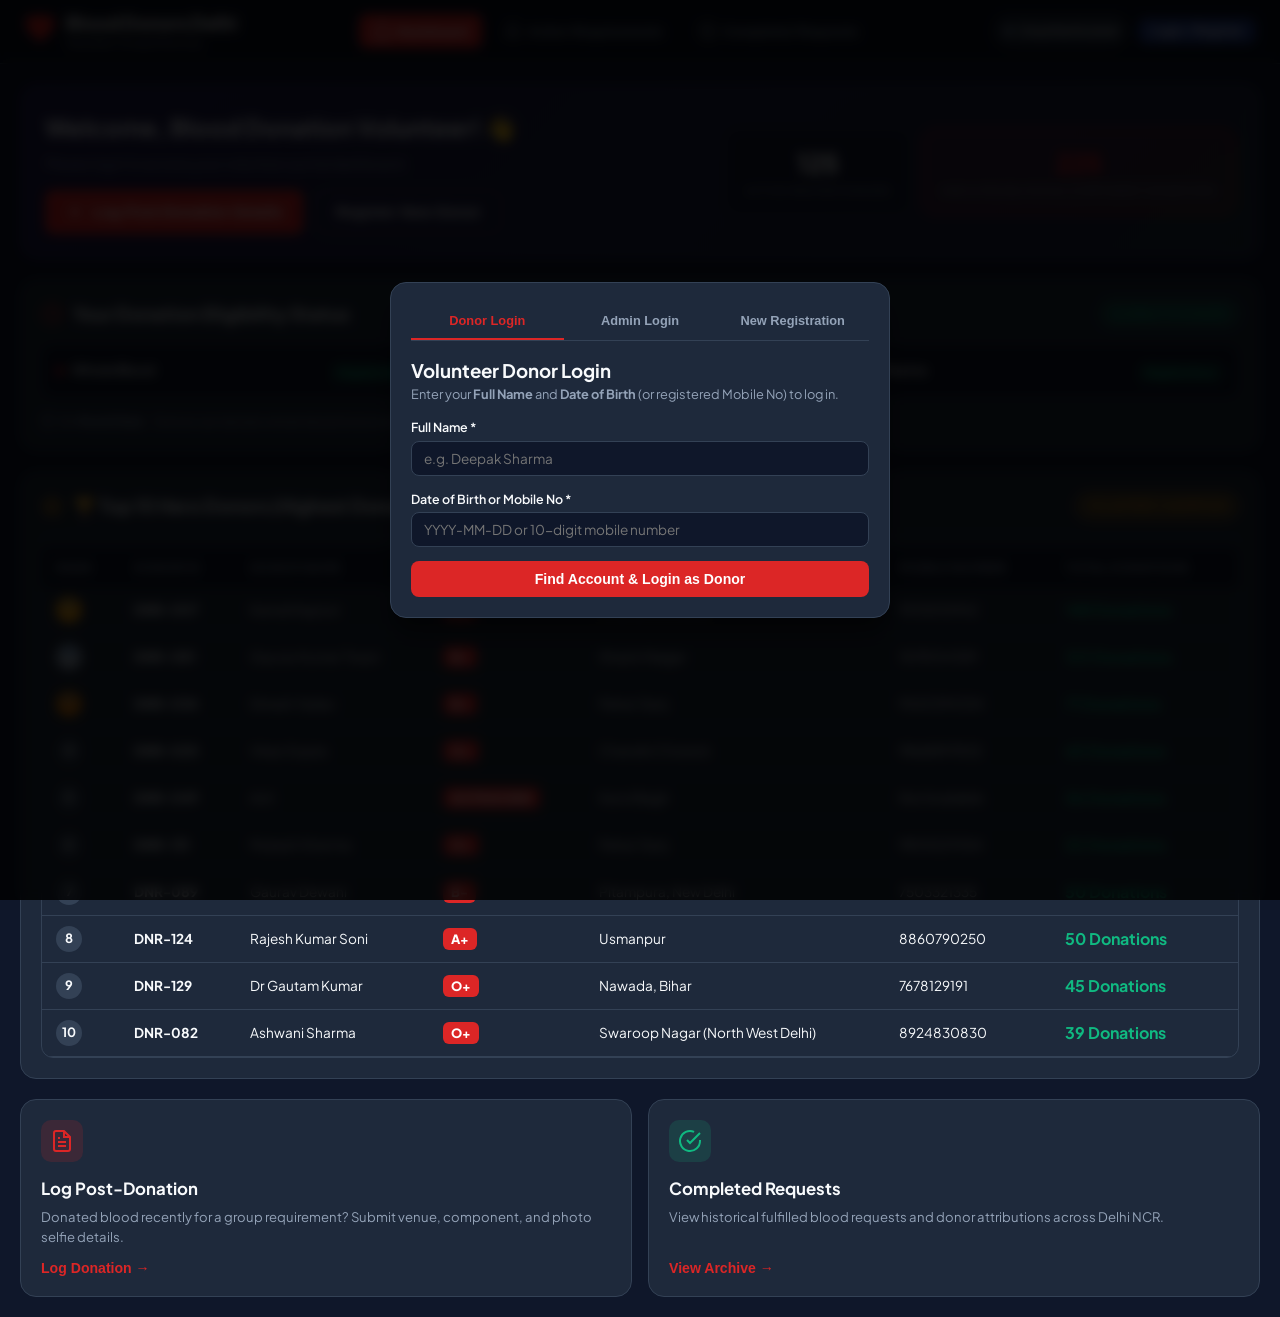
==== index.html @ 545442a3 "Add files via upload" ====
<!DOCTYPE html>
<html lang="en">
<head>
  <meta charset="UTF-8">
  <meta name="viewport" content="width=device-width, initial-scale=1.0">
  <title>Blood Donors Delhi | Volunteer Directory & Donation Portal</title>
  <link rel="preconnect" href="https://fonts.googleapis.com">
  <link rel="preconnect" href="https://fonts.gstatic.com" crossorigin>
  <link href="https://fonts.googleapis.com/css2?family=Outfit:wght@400;500;600;700&family=Plus+Jakarta+Sans:wght@400;500;600;700&display=swap" rel="stylesheet">
  <link rel="stylesheet" href="styles.css">
</head>
<body>

  <!-- Top Navigation Bar -->
  <header class="navbar">
    <div class="nav-container">
      <div class="brand">
        <div class="brand-icon">
          <svg viewBox="0 0 24 24" fill="none" stroke="currentColor" stroke-width="2">
            <path d="M12 21.35l-1.45-1.32C5.4 15.36 2 12.28 2 8.5 2 5.42 4.42 3 7.5 3c1.74 0 3.41.81 4.5 2.09C13.09 3.81 14.76 3 16.5 3 19.58 3 22 5.42 22 8.5c0 3.78-3.4 6.86-8.55 11.54L12 21.35z" fill="#DC2626" stroke="#DC2626"/>
          </svg>
        </div>
        <div class="brand-text">
          <span class="brand-title">Blood Donors Delhi</span>
          <span class="brand-subtitle">Volunteer Group Directory</span>
        </div>
      </div>

      <nav class="nav-links">
        <button class="nav-btn active" data-tab="dashboard">
          <svg viewBox="0 0 24 24" width="18" height="18" fill="none" stroke="currentColor" stroke-width="2"><path d="M3 9l9-7 9 7v11a2 2 0 0 1-2 2H5a2 2 0 0 1-2-2z"></path></svg>
          Dashboard
        </button>
        <button class="nav-btn" data-tab="open-requests">
          <svg viewBox="0 0 24 24" width="18" height="18" fill="none" stroke="currentColor" stroke-width="2"><path d="M18 8A6 6 0 0 0 6 8c0 7-3 9-3 9h18s-3-2-3-9"></path><path d="M13.73 21a2 2 0 0 1-3.46 0"></path></svg>
          Active Requirements
        </button>
        <button class="nav-btn" data-tab="completed-requests">
          <svg viewBox="0 0 24 24" width="18" height="18" fill="none" stroke="currentColor" stroke-width="2"><path d="M22 11.08V12a10 10 0 1 1-5.93-9.14"></path><polyline points="22 4 12 14.01 9 11.01"></polyline></svg>
          Completed Requests
        </button>
        
        <!-- Donor-only Tab -->
        <button class="nav-btn donor-only-item" data-tab="my-profile">
          <svg viewBox="0 0 24 24" width="18" height="18" fill="none" stroke="currentColor" stroke-width="2"><path d="M20 21v-2a4 4 0 0 0-4-4H8a4 4 0 0 0-4 4v2"></path><circle cx="12" cy="7" r="4"></circle></svg>
          My Profile
        </button>

        <!-- Admin-only Tabs -->
        <button class="nav-btn admin-only-item" data-tab="admin-finder">
          <svg viewBox="0 0 24 24" width="18" height="18" fill="none" stroke="currentColor" stroke-width="2"><path d="M17 21v-2a4 4 0 0 0-4-4H5a4 4 0 0 0-4 4v2"></path><circle cx="9" cy="7" r="4"></circle><path d="M23 21v-2a4 4 0 0 0-3-3.87"></path><path d="M16 3.13a4 4 0 0 1 0 7.75"></path></svg>
          Donor Finder (Admin)
        </button>
        <button class="nav-btn admin-only-item" data-tab="google-setup">
          <svg viewBox="0 0 24 24" width="18" height="18" fill="none" stroke="currentColor" stroke-width="2"><path d="M19 11H5m14 0a2 2 0 0 12 2v6a2 2 0 0 1-2 2H5a2 2 0 0 1-2-2v-6a2 2 0 0 12-2m14 0V9a2 2 0 00-2-2M5 11V9a2 2 0 0 12-2m0 0V5a2 2 0 0 12-2h6a2 2 0 0 12 2v2M7 7h10"></path></svg>
          Google Setup
        </button>
      </nav>

      <div class="user-control">
        <div id="userBadge" class="user-status-pill guest">
          <span class="dot"></span>
          <span id="userStatusText">Unauthenticated</span>
        </div>
        <button id="authBtn" class="btn btn-primary btn-sm">Login / Register</button>
      </div>
    </div>
  </header>

  <!-- Main Container -->
  <main class="main-content">

    <!-- Tab 1: Dashboard View -->
    <section id="tab-dashboard" class="tab-pane active">
      
      <!-- Welcome Hero Card -->
      <div class="hero-card">
        <div class="hero-text">
          <h1 id="welcomeHeading">Welcome, Blood Donation Volunteer! 👋</h1>
          <p id="welcomeSubtext">Log your post-donation details, check eligibility, or search for available life-saving blood donors across Delhi NCR.</p>
          <div class="hero-actions">
            <button id="heroLogBtn" class="btn btn-crimson btn-lg">
              <svg viewBox="0 0 24 24" width="20" height="20" fill="none" stroke="currentColor" stroke-width="2"><path d="M12 5v14M5 12h14"></path></svg>
              Log Post-Donation Details
            </button>
            <button id="heroRegisterBtn" class="btn btn-outline-light btn-lg">
              Register New Donor
            </button>
          </div>
        </div>

        <div class="hero-stats-row">
          <div class="hero-stat-badge">
            <span class="stat-number" id="totalDonorsCount">0</span>
            <span class="stat-label">Active Master Donors</span>
          </div>
          <div class="hero-stat-badge highlight-stat">
            <span class="stat-number" id="totalExecutedDonationsCount">0</span>
            <span class="stat-label">Executed Blood & Component Donations</span>
          </div>
        </div>
      </div>

      <!-- TODAY'S BIRTHDAY DONORS HERO CARD (ADMIN ONLY) -->
      <div id="todayBirthdaySection" class="section-card admin-only-item" style="border: 2px solid #F59E0B; background: linear-gradient(135deg, rgba(245, 158, 11, 0.1) 0%, rgba(220, 38, 38, 0.05) 100%);">
        <div class="card-header">
          <div class="header-title">
            <span style="font-size: 1.5rem;">🎂</span>
            <h2>Today's Birthday Hero Donors! 🎉 (Admin Only)</h2>
          </div>
          <span class="badge badge-warning">Birthday Celebrations</span>
        </div>
        <div id="birthdayDonorsList" style="display: flex; gap: 16px; flex-wrap: wrap; margin-top: 12px;">
          <!-- Dynamically populated for Admin -->
        </div>
      </div>

      <!-- Eligibility Section -->
      <div class="section-card eligibility-card">
        <div class="card-header">
          <div class="header-title">
            <svg viewBox="0 0 24 24" width="22" height="22" fill="none" stroke="#DC2626" stroke-width="2"><circle cx="12" cy="12" r="10"></circle><polyline points="12 6 12 12 16 14"></polyline></svg>
            <h2>Your Donation Eligibility Status</h2>
          </div>
          <span id="eligibilityGlobalBadge" class="badge badge-success">Eligible to Donate</span>
        </div>

        <div class="eligibility-grid">
          <div class="eligibility-item">
            <div class="item-info">
              <span class="dot red-dot"></span>
              <span class="item-name">Whole Blood</span>
            </div>
            <div class="item-status" id="wholeBloodStatus">
              <span class="status-tag status-green">Eligible Now</span>
            </div>
          </div>

          <div class="eligibility-item">
            <div class="item-info">
              <span class="dot yellow-dot"></span>
              <span class="item-name">Platelets (SDP)</span>
            </div>
            <div class="item-status" id="plateletsStatus">
              <span class="status-tag status-green">Eligible Now</span>
            </div>
          </div>

          <div class="eligibility-item">
            <div class="item-info">
              <span class="dot purple-dot"></span>
              <span class="item-name">Plasma</span>
            </div>
            <div class="item-status" id="plasmaStatus">
              <span class="status-tag status-green">Eligible Now</span>
            </div>
          </div>
        </div>
        <p class="eligibility-note">
          <svg viewBox="0 0 24 24" width="14" height="14" fill="none" stroke="currentColor" stroke-width="2"><circle cx="12" cy="12" r="10"></circle><line x1="12" y1="16" x2="12" y2="12"></line><line x1="12" y1="8" x2="12.01" y2="8"></line></svg>
          <strong>3-Month Rule:</strong> Donors can donate whole blood once every 90 days (3 months) to ensure donor safety and recovery.
        </p>
      </div>

      <!-- TOP 10 HERO DONORS LEADERBOARD -->
      <div class="leaderboard-section">
        <div class="card-header">
          <div class="header-title">
            <svg viewBox="0 0 24 24" width="22" height="22" fill="none" stroke="#F59E0B" stroke-width="2"><path d="M12 2l3.09 6.26L22 9.27l-5 4.87 1.18 6.88L12 17.77l-6.18 3.25L7 14.14 2 9.27l6.91-1.01L12 2z"></path></svg>
            <h2>🏆 Top 10 Hero Donors (Highest Donations)</h2>
          </div>
          <span class="badge badge-warning">Volunteer Champions</span>
        </div>

        <div class="table-container">
          <table class="leaderboard-table">
            <thead>
              <tr>
                <th>Rank</th>
                <th>Donor ID</th>
                <th>Donor Name</th>
                <th>Blood Group</th>
                <th>Locality</th>
                <th>Mobile Number</th>
                <th>Total Donations</th>
              </tr>
            </thead>
            <tbody id="top10LeaderboardTable">
              <!-- Rendered dynamically -->
            </tbody>
          </table>
        </div>
      </div>

      <!-- Quick Action Cards Grid -->
      <div class="dashboard-grid">
        <div class="info-card">
          <div class="card-icon red-icon">
            <svg viewBox="0 0 24 24" width="24" height="24" fill="none" stroke="currentColor" stroke-width="2"><path d="M14 2H6a2 2 0 0 0-2 2v16a2 2 0 0 0 2 2h12a2 2 0 0 0 2-2V8z"></path><polyline points="14 2 14 8 20 8"></polyline><line x1="16" y1="13" x2="8" y2="13"></line><line x1="16" y1="17" x2="8" y2="17"></line><polyline points="10 9 9 9 8 9"></polyline></svg>
          </div>
          <h3>Log Post-Donation</h3>
          <p>Donated blood recently for a group requirement? Submit venue, component, and photo selfie details.</p>
          <button class="btn btn-link open-log-modal-btn">Log Donation &rarr;</button>
        </div>

        <div class="info-card admin-only-item">
          <div class="card-icon blue-icon">
            <svg viewBox="0 0 24 24" width="24" height="24" fill="none" stroke="currentColor" stroke-width="2"><path d="M21 21l-6-6m2-5a7 7 0 11-14 0 7 7 0 0114 0z"></path></svg>
          </div>
          <h3>Admin Donor Search</h3>
          <p>Find eligible donors instantly filtered by locality, pincode, blood group, and 90-day eligibility rule.</p>
          <button class="btn btn-link switch-tab-btn" data-target="admin-finder">Search Donors &rarr;</button>
        </div>

        <div class="info-card">
          <div class="card-icon green-icon">
            <svg viewBox="0 0 24 24" width="24" height="24" fill="none" stroke="currentColor" stroke-width="2"><path d="M22 11.08V12a10 10 0 1 1-5.93-9.14"></path><polyline points="22 4 12 14.01 9 11.01"></polyline></svg>
          </div>
          <h3>Completed Requests</h3>
          <p>View historical fulfilled blood requests and donor attributions across Delhi NCR.</p>
          <button class="btn btn-link switch-tab-btn" data-target="completed-requests">View Archive &rarr;</button>
        </div>
      </div>

    </section>

    <!-- Tab 2: Active Requirements View -->
    <section id="tab-open-requests" class="tab-pane">
      <div class="pane-header">
        <div>
          <h2>Active Patient Blood Requirements (Delhi NCR)</h2>
          <p>Select a pending blood requirement to mark your donation or share with potential donors.</p>
        </div>
        <button id="addReqBtn" class="btn btn-crimson admin-only-item">
          <svg viewBox="0 0 24 24" width="18" height="18" fill="none" stroke="currentColor" stroke-width="2"><line x1="12" y1="5" x2="12" y2="19"></line><line x1="5" y1="12" x2="19" y2="12"></line></svg>
          Post Active Requirement (Admin)
        </button>
      </div>

      <div id="requirementsList" class="requirements-grid">
        <!-- Rendered dynamically -->
      </div>
    </section>

    <!-- Tab 3: Completed Requests Tabular View -->
    <section id="tab-completed-requests" class="tab-pane">
      <div class="pane-header">
        <div>
          <h2>Completed Blood Requests Directory (Latest to Oldest)</h2>
          <p>Filter fulfilled requirements by Donor ID, Patient ID, or Patient Name.</p>
        </div>
      </div>

      <!-- Completed Requests Multi-Filter Panel -->
      <div class="filter-panel">
        <div class="filter-selects">
          <div class="select-wrapper" style="flex:2;">
            <label>Search Patient Name / Hospital</label>
            <input type="text" id="compSearchPatient" placeholder="Filter by Patient Name or Hospital...">
          </div>
          <div class="select-wrapper">
            <label>Filter by Donor ID</label>
            <input type="text" id="compFilterDonorId" placeholder="e.g. DNR-002">
          </div>
          <div class="select-wrapper">
            <label>Filter by Donor Name</label>
            <input type="text" id="compFilterDonorName" placeholder="e.g. Ankush Sharma">
          </div>
          <div class="select-wrapper">
            <label>Filter by Patient ID</label>
            <input type="text" id="compFilterReqId" placeholder="e.g. REQ-HIST-010">
          </div>
          <div class="select-wrapper">
            <label>Sort Order</label>
            <select id="compSortOrder">
              <option value="LATEST_TO_OLDEST">Latest to Oldest (Default)</option>
              <option value="OLDEST_TO_LATEST">Oldest to Latest</option>
              <option value="PATIENT_NAME_ASC">Patient Name (A-Z)</option>
              <option value="DONOR_NAME_ASC">Donor Name (A-Z)</option>
            </select>
          </div>
          <button id="compResetFiltersBtn" class="btn btn-secondary">Reset Filters</button>
        </div>
      </div>

      <!-- Entry Counter Bar -->
      <div class="entries-count-bar">
        <span>Search Result Status</span>
        <span id="compEntriesCountBadge" class="entries-count-badge">Showing 0 of 0 entries</span>
      </div>

      <!-- Tabular Completed Requests Data Table -->
      <div class="table-container">
        <table class="data-table">
          <thead>
            <tr>
              <th>Req ID</th>
              <th>Date</th>
              <th>Patient Name</th>
              <th>Blood Group</th>
              <th>Hospital / Area</th>
              <th>Component</th>
              <th>Units</th>
              <th>Hero Donor ID</th>
              <th>Donor Name</th>
              <th>Donor Phone</th>
              <th class="admin-only-item">Actions</th>
            </tr>
          </thead>
          <tbody id="completedRequestsTableBody">
            <!-- Rendered dynamically sorted latest to oldest -->
          </tbody>
        </table>
      </div>
    </section>

    <!-- Tab 4: My Profile View (DONOR ONLY) -->
    <section id="tab-my-profile" class="tab-pane">
      <div class="pane-header">
        <div>
          <h2>My Volunteer Profile & Contact Info</h2>
          <p>Update your constant personal details (Home Address, Pincode, Email, Instagram, Office, Profession).</p>
        </div>
      </div>

      <div class="profile-card">
        <form id="myProfileForm">
          <div class="form-grid">
            <div class="form-group"><label>Donor ID</label><input type="text" id="myProfileId" readonly style="opacity: 0.7;"></div>
            <div class="form-group"><label>Full Name *</label><input type="text" id="myProfileName" required></div>
            <div class="form-group"><label>Mobile Number (WhatsApp) *</label><input type="tel" id="myProfilePhone" required placeholder="10-digit WhatsApp number"></div>
            <div class="form-group"><label>Blood Group *</label><input type="text" id="myProfileBloodGroup" readonly style="opacity: 0.7;"></div>
            <div class="form-group"><label>Date of Birth</label><input type="text" id="myProfileDob"></div>
            <div class="form-group"><label>Home Address / Locality *</label><input type="text" id="myProfileHomeArea" required></div>
            <div class="form-group"><label>Pincode *</label><input type="text" id="myProfilePincode" required></div>
            <div class="form-group"><label>Email Address</label><input type="email" id="myProfileEmail"></div>
            <div class="form-group"><label>Instagram Handle ID</label><input type="text" id="myProfileInstagram"></div>
            <div class="form-group"><label>Office Locality</label><input type="text" id="myProfileOfficeArea"></div>
            <div class="form-group"><label>Profession</label><input type="text" id="myProfileProfession"></div>
          </div>
          <button type="submit" class="btn btn-crimson" style="margin-top: 16px;">Save Profile Changes</button>
        </form>
      </div>
    </section>

    <!-- Tab 5: Admin Donor Finder View (ADMIN ONLY) -->
    <section id="tab-admin-finder" class="tab-pane">
      <div class="pane-header">
        <div>
          <h2>Admin Donor Master Directory</h2>
          <p>Search, filter, edit, wish birthdays, and manage all volunteer donors across Delhi locations.</p>
        </div>
      </div>

      <!-- Multi-Criteria Search & Filter Controls -->
      <div class="filter-panel">
        <div class="search-input-group">
          <svg viewBox="0 0 24 24" width="18" height="18" fill="none" stroke="currentColor" stroke-width="2"><circle cx="11" cy="11" r="8"></circle><line x1="21" y1="21" x2="16.65" y2="16.65"></line></svg>
          <input type="text" id="searchInput" placeholder="Search by donor name, phone, locality, or pincode...">
        </div>

        <div class="filter-selects">
          <div class="select-wrapper">
            <label>Blood Group</label>
            <select id="filterBloodGroup">
              <option value="ALL">All Blood Groups</option>
              <option value="A+">A+</option>
              <option value="A-">A-</option>
              <option value="B+">B+</option>
              <option value="B-">B-</option>
              <option value="O+">O+</option>
              <option value="O-">O-</option>
              <option value="AB+">AB+</option>
              <option value="AB-">AB-</option>
            </select>
          </div>

          <div class="select-wrapper">
            <label>Component Donated</label>
            <select id="filterComponent">
              <option value="ALL">All Components</option>
              <option value="Blood">Whole Blood</option>
              <option value="Platelets">Platelets (SDP)</option>
              <option value="Plasma">Plasma</option>
            </select>
          </div>

          <div class="select-wrapper">
            <label>Eligibility (3-Month Rule)</label>
            <select id="filterEligibility">
              <option value="ALL">All Donors</option>
              <option value="ELIGIBLE">Eligible Only (>= 90 Days)</option>
              <option value="INELIGIBLE">Ineligible (< 90 Days)</option>
            </select>
          </div>

          <button id="resetFiltersBtn" class="btn btn-secondary">Reset Filters</button>
        </div>
      </div>

      <!-- Donors Table -->
      <div class="table-container">
        <table class="data-table">
          <thead>
            <tr>
              <th>Donor ID</th>
              <th>Donor Name</th>
              <th>Blood Group</th>
              <th>Total Donations</th>
              <th>Locality / Address</th>
              <th>Pincode</th>
              <th>Mobile Number</th>
              <th>Age</th>
              <th>Last Donation</th>
              <th>Eligibility Status</th>
              <th>Actions</th>
            </tr>
          </thead>
          <tbody id="donorsTableBody">
            <!-- Rendered dynamically -->
          </tbody>
        </table>
      </div>

    </section>

    <!-- Tab 6: Google Setup & Backend Code (ADMIN ONLY) -->
    <section id="tab-google-setup" class="tab-pane">
      <div class="pane-header">
        <div>
          <h2>Google Drive & Google Sheets Integration</h2>
          <p>Link your web application directly to your Gmail account to systematically store patient & donor files in Google Drive and sync 3 Google Sheets tabs (<code>Donor master</code>, <code>Active Requests</code>, <code>Completed Requests</code>).</p>
        </div>
        <div id="connectionStatusBadge" class="badge badge-warning">Checking Connection...</div>
      </div>

      <div class="google-setup-card">
        <h3>Google Apps Script Webhook Endpoint</h3>
        
        <div class="webhook-config-box">
          <label><strong>Google Apps Script Webhook URL:</strong></label>
          <div class="input-with-button">
            <input type="text" id="scriptUrlInput" value="https://script.google.com/macros/s/AKfycbxoLmVXaSL3jnLwnbElh8lXzIhKLo2rQsdO9XKykyyy5DXtKT_KfC17FlAPjmsDeDdWzQ/exec">
            <button id="saveWebhookBtn" class="btn btn-secondary">Save URL</button>
            <button id="testConnectionBtn" class="btn btn-primary">
              <svg viewBox="0 0 24 24" width="16" height="16" fill="none" stroke="currentColor" stroke-width="2"><polyline points="22 12 18 12 15 21 9 3 6 12 2 12"></polyline></svg>
              Test Connection
            </button>
            <button id="syncFromSheetsBtn" class="btn btn-crimson">
              <svg viewBox="0 0 24 24" width="16" height="16" fill="none" stroke="currentColor" stroke-width="2"><path d="M21.5 2v6h-6M21.34 15.57a10 10 0 1 1-.57-8.38l5.67-5.67"></path></svg>
              Sync Live Data from Google Sheets
            </button>
          </div>
          <small class="help-text" id="connectionDetailsText">Click 'Sync Live Data from Google Sheets' to pull all rows directly into the web application!</small>
        </div>

        <div class="code-box-header">
          <span>google_apps_script.gs (Paste in Google Apps Script Editor)</span>
          <button id="copyScriptBtn" class="btn btn-sm btn-outline">Copy Script</button>
        </div>
        <pre class="code-block" id="scriptCodeBlock"><code>// Copy code from google_apps_script.gs file</code></pre>
      </div>
    </section>

  </main>

  <!-- MODAL 1: Login & Registration Modal -->
  <div id="authModal" class="modal-overlay strict-lock active">
    <div class="modal-card">
      <button class="close-modal-btn">&times;</button>
      
      <div class="modal-tabs">
        <button class="modal-tab-btn active" data-modaltab="donor-login">Donor Login</button>
        <button class="modal-tab-btn" data-modaltab="admin-login">Admin Login</button>
        <button class="modal-tab-btn" data-modaltab="register">New Registration</button>
      </div>

      <!-- Donor Login Form -->
      <div id="donor-loginFormPane" class="modal-pane active">
        <h3>Volunteer Donor Login</h3>
        <p class="sub-text">Enter your <strong>Full Name</strong> and <strong>Date of Birth</strong> (or registered Mobile No) to log in.</p>

        <form id="donorLoginForm">
          <div class="form-group">
            <label>Full Name *</label>
            <input type="text" id="loginName" placeholder="e.g. Deepak Sharma" required>
          </div>

          <div class="form-group">
            <label>Date of Birth or Mobile No *</label>
            <input type="text" id="loginDob" placeholder="YYYY-MM-DD or 10-digit mobile number" required>
          </div>

          <button type="submit" class="btn btn-crimson btn-block">Find Account & Login as Donor</button>
        </form>
      </div>

      <!-- Admin Login Form -->
      <div id="admin-loginFormPane" class="modal-pane">
        <h3>Admin Portal Login</h3>
        <p class="sub-text">Enter Administrator credentials to manage master donor directory and requirements.</p>

        <form id="adminLoginForm">
          <div class="form-group">
            <label>Admin Username / Name *</label>
            <input type="text" id="adminUser" placeholder="admin" required>
          </div>

          <div class="form-group">
            <label>Admin Password / Passcode *</label>
            <input type="password" id="adminPass" placeholder="Enter admin passcode" required>
          </div>

          <button type="submit" class="btn btn-primary btn-block">Login as Administrator</button>
        </form>
      </div>

      <!-- Registration Form -->
      <div id="registerFormPane" class="modal-pane">
        <h3>New Donor Registration</h3>
        <p class="sub-text">Register as a volunteer donor with Blood Donors Delhi.</p>

        <form id="registerForm">
          <div class="form-grid">
            <div class="form-group"><label>Full Name *</label><input type="text" id="regName" required placeholder="e.g. Rajesh Sharma"></div>
            <div class="form-group"><label>Mobile Number (WhatsApp) *</label><input type="tel" id="regPhone" required placeholder="10-digit WhatsApp number"></div>
            <div class="form-group">
              <label>Blood Group *</label>
              <select id="regBloodGroup" required>
                <option value="">Select Blood Group</option>
                <option value="A+">A+</option><option value="A-">A-</option><option value="B+">B+</option><option value="B-">B-</option>
                <option value="O+">O+</option><option value="O-">O-</option><option value="AB+">AB+</option><option value="AB-">AB-</option>
              </select>
            </div>
            <div class="form-group"><label>Date of Birth *</label><input type="date" id="regDob" required></div>
            <div class="form-group"><label>Email Address</label><input type="email" id="regEmail" placeholder="email@example.com"></div>
            <div class="form-group"><label>Instagram Handle ID</label><input type="text" id="regInstagram" placeholder="@handle"></div>
            <div class="form-group"><label>Home Locality / Address *</label><input type="text" id="regHomeArea" required placeholder="e.g. Karol Bagh, Delhi"></div>
            <div class="form-group"><label>Pincode *</label><input type="text" id="regPincode" required placeholder="e.g. 110005"></div>
            <div class="form-group"><label>Office Locality / Address</label><input type="text" id="regOfficeArea" placeholder="e.g. Connaught Place"></div>
            <div class="form-group"><label>Profession / Occupation</label><input type="text" id="regProfession" placeholder="e.g. Business / Engineer"></div>
          </div>

          <button type="submit" class="btn btn-crimson btn-block">Complete Registration</button>
        </form>
      </div>

    </div>
  </div>

  <!-- MODAL 2: Post New Patient Requirement Modal -->
  <div id="addReqModal" class="modal-overlay">
    <div class="modal-card wide-modal">
      <button class="close-modal-btn">&times;</button>
      
      <div class="modal-tabs">
        <button class="modal-tab-btn active" data-reqtab="wa-parse">Paste WhatsApp Text (Auto-Parse)</button>
        <button class="modal-tab-btn" data-reqtab="manual-form">Manual 16-Field Form</button>
      </div>

      <!-- WhatsApp RegEx Parser Pane -->
      <div id="waParsePane" class="modal-pane active">
        <h3>Paste WhatsApp Message Format</h3>
        <p class="sub-text">Paste the raw text message received from the patient/attendant. The app will automatically extract all 16 fields!</p>

        <form id="waParseForm">
          <div class="form-group">
            <textarea id="waTextarea" class="wa-textarea" placeholder="Paste message here..."></textarea>
          </div>

          <div class="form-group">
            <label>Upload Hospital Recommendation Letter / Patient Photo</label>
            <input type="file" id="waFile" accept="image/*,application/pdf">
          </div>

          <button type="button" id="btnParseWa" class="btn btn-crimson btn-block">Parse Text & Create Active Requirement</button>
        </form>
      </div>

      <!-- Manual 16-Field Form Pane -->
      <div id="manualFormPane" class="modal-pane">
        <h3>Manual Patient Requirement Entry</h3>
        <form id="manualReqForm">
          <div class="form-grid">
            <div class="form-group"><label>1# Required (Blood/Platelets) *</label><input type="text" id="req1" required placeholder="e.g. Blood"></div>
            <div class="form-group"><label>2# Blood Group *</label><input type="text" id="req2" required placeholder="e.g. B-"></div>
            <div class="form-group"><label>3# Replacement Allowed</label><input type="text" id="req3" placeholder="e.g. Not allowed"></div>
            <div class="form-group"><label>4# No of Units *</label><input type="text" id="req4" required placeholder="e.g. 5 Units"></div>
            <div class="form-group"><label>5# Hospital Name *</label><input type="text" id="req5" required placeholder="e.g. Kalawati Saran Hospital"></div>
            <div class="form-group"><label>6# Hospital Area / Location</label><input type="text" id="req6" placeholder="Location link / Area"></div>
            <div class="form-group"><label>7# Patient Name *</label><input type="text" id="req7" required placeholder="e.g. Adarsh"></div>
            <div class="form-group"><label>8# Registration/UHID No</label><input type="text" id="req8" placeholder="UHID number"></div>
            <div class="form-group"><label>9# Patient Home Location</label><input type="text" id="req9" placeholder="e.g. Gurgaon"></div>
            <div class="form-group"><label>10# Patient Age</label><input type="text" id="req10" placeholder="e.g. 4 yrs"></div>
            <div class="form-group"><label>11# Patient Gender</label><input type="text" id="req11" placeholder="Male / Female"></div>
            <div class="form-group"><label>12# Problem / Disease</label><input type="text" id="req12" placeholder="e.g. Blood Cancer"></div>
            <div class="form-group"><label>13# Attendant Name *</label><input type="text" id="req13" required placeholder="e.g. Rohit Kumar"></div>
            <div class="form-group"><label>14# Attendant Phone No *</label><input type="tel" id="req14" required placeholder="99997 64995"></div>
            <div class="form-group"><label>15# Family Member Donation</label><input type="text" id="req15" placeholder="e.g. Not allowed"></div>
            <div class="form-group"><label>16# Donation Timings</label><input type="text" id="req16" placeholder="10:00 AM to 5:00 PM"></div>
          </div>

          <div class="form-group">
            <label>Upload Hospital Recommendation Letter / Patient Photo</label>
            <input type="file" id="reqFile" accept="image/*,application/pdf">
          </div>

          <button type="submit" class="btn btn-crimson btn-block">Post Patient Requirement</button>
        </form>
      </div>

    </div>
  </div>

  <!-- MODAL 3: Post-Donation Logger Modal -->
  <div id="logDonationModal" class="modal-overlay">
    <div class="modal-card">
      <button class="close-modal-btn">&times;</button>
      <h3>Log Post-Donation & Complete Request</h3>
      <p class="sub-text">Record donation details. Logging will move the active request to <strong>Completed Requests</strong>!</p>

      <form id="logDonationForm">
        <div class="form-group">
          <label>Select Active Requirement *</label>
          <select id="logRequirementSelect" required>
            <!-- Populated dynamically -->
          </select>
        </div>

        <div class="form-grid">
          <div class="form-group"><label>Donation Date *</label><input type="date" id="logDate" required></div>
          <div class="form-group">
            <label>Component Donated *</label>
            <select id="logComponent" required>
              <option value="Blood" selected>Whole Blood</option>
              <option value="Platelets">Platelets (SDP)</option>
              <option value="Plasma">Plasma</option>
            </select>
          </div>
          <div class="form-group"><label>Units Donated *</label><input type="number" id="logUnits" min="1" max="10" value="1" required></div>
          <div class="form-group"><label>Hospital / Donation Venue *</label><input type="text" id="logVenue" placeholder="e.g. Kalawati Saran Children Hospital" required></div>
          
          <div class="form-group">
            <label>How did you feel after donation? *</label>
            <select id="logFeeling" required>
              <option value="Great & Energetic">Great & Energetic ⚡</option>
              <option value="Normal / Good">Normal / Good 😊</option>
              <option value="Slightly Tired">Slightly Tired 😴</option>
              <option value="Faint / Dizzy">Faint / Dizzy 💫</option>
              <option value="Other">Other</option>
            </select>
          </div>
          <div class="form-group">
            <label>Total Donation Count (Auto / Editable) *</label>
            <input type="number" id="logCount" min="1" required>
          </div>
        </div>

        <div class="form-group">
          <label>Feedback / Suggestions for Our Volunteer Team</label>
          <textarea id="logFeedback" rows="2" placeholder="Any comments, suggestions, or experience notes..."></textarea>
        </div>

        <div class="form-group">
          <label>Upload Donation Selfie / Photo</label>
          <input type="file" id="logSelfieFile" accept="image/*">
        </div>

        <button type="submit" class="btn btn-crimson btn-block">Log Donation & Shift to Completed Requests</button>
      </form>
    </div>
  </div>

  <!-- MODAL 4: Edit Donor Modal -->
  <div id="editDonorModal" class="modal-overlay">
    <div class="modal-card">
      <button class="close-modal-btn">&times;</button>
      <h3>Edit Donor Profile</h3>
      <p class="sub-text">Update profile details for Donor ID <strong id="editModalDonorId">DNR-xxx</strong>.</p>

      <form id="editDonorForm">
        <input type="hidden" id="editDonorIdHidden">

        <div class="form-grid">
          <div class="form-group"><label>Full Name *</label><input type="text" id="editName" required></div>
          <div class="form-group"><label>Mobile Number (WhatsApp) *</label><input type="tel" id="editPhone" required></div>
          <div class="form-group">
            <label>Blood Group *</label>
            <select id="editBloodGroup" required>
              <option value="A+">A+</option><option value="A-">A-</option><option value="B+">B+</option><option value="B-">B-</option>
              <option value="O+">O+</option><option value="O-">O-</option><option value="AB+">AB+</option><option value="AB-">AB-</option>
            </select>
          </div>
          <div class="form-group"><label>Date of Birth</label><input type="text" id="editDob" placeholder="YYYY-MM-DD"></div>
          <div class="form-group"><label>Home Address / Locality *</label><input type="text" id="editHomeArea" required></div>
          <div class="form-group"><label>Pincode *</label><input type="text" id="editPincode" required></div>
          <div class="form-group"><label>Office Locality</label><input type="text" id="editOfficeArea"></div>
          <div class="form-group"><label>Profession</label><input type="text" id="editProfession"></div>
        </div>

        <button type="submit" class="btn btn-primary btn-block">Save Profile Changes</button>
      </form>
    </div>
  </div>

  <!-- MODAL 5: Generate Hindi WhatsApp Congratulatory Message (ADMIN ONLY) -->
  <div id="congratulateModal" class="modal-overlay">
    <div class="modal-card wide-modal">
      <button class="close-modal-btn">&times;</button>
      <h3>💬 WhatsApp Congratulatory Message (Hindi)</h3>
      <p class="sub-text">Copy or share this official Hindi message to congratulate the donor in your WhatsApp group!</p>

      <div class="form-group">
        <textarea id="congratulateTextarea" rows="15" class="wa-textarea" style="font-family: inherit; font-size: 0.95rem; line-height: 1.6;"></textarea>
      </div>

      <div style="display: flex; gap: 12px;">
        <button id="copyCongratulateBtn" class="btn btn-secondary" style="flex: 1;">📋 Copy Message</button>
        <button id="shareCongratulateBtn" class="btn btn-success" style="flex: 1; background-color: #25D366; color: white;">💬 Share on WhatsApp</button>
      </div>
    </div>
  </div>

  <!-- Notification Toast -->
  <div id="toast" class="toast">
    <span id="toastMsg">Action completed successfully!</span>
  </div>

  <script src="donors_data.js"></script>
  <script src="app.js"></script>
</body>
</html>
---- styles.css ----
/* ======================================================
   BLOOD DONORS DELHI - STYLESHEET
   Crimson Red Design System, Mobile-First Responsive Layout,
   Desktop Full-Width Table Layout, & Aggressive Question Cleaner
   ====================================================== */

:root {
  --primary-crimson: #DC2626;
  --primary-hover: #B91C1C;
  --secondary-navy: #1E3A8A;
  --bg-dark: #0F172A;
  --card-bg: #1E293B;
  --card-border: #334155;
  --text-main: #F8FAFC;
  --text-muted: #94A3B8;
  --status-green: #10B981;
  --status-orange: #F59E0B;
  --status-purple: #8B5CF6;
  --font-family: 'Plus Jakarta Sans', 'Outfit', sans-serif;
}

* {
  box-sizing: border-box;
  margin: 0;
  padding: 0;
}

body {
  font-family: var(--font-family);
  background-color: var(--bg-dark);
  color: var(--text-main);
  line-height: 1.5;
  min-height: 100vh;
  overflow-x: hidden;
}

/* Navbar */
.navbar {
  background-color: #0B1120;
  border-bottom: 1px solid var(--card-border);
  position: sticky;
  top: 0;
  z-index: 100;
  padding: 12px 24px;
}

.nav-container {
  max-width: 1320px;
  margin: 0 auto;
  display: flex;
  justify-content: space-between;
  align-items: center;
  gap: 16px;
}

.brand {
  display: flex;
  align-items: center;
  gap: 10px;
  flex-shrink: 0;
}

.brand-icon svg {
  width: 32px;
  height: 32px;
}

.brand-text {
  display: flex;
  flex-direction: column;
}

.brand-title {
  font-size: 1.15rem;
  font-weight: 700;
  color: #FFFFFF;
  line-height: 1.2;
}

.brand-subtitle {
  font-size: 0.7rem;
  color: var(--text-muted);
}

.nav-links {
  display: flex;
  gap: 8px;
}

.nav-btn {
  background: transparent;
  border: none;
  color: var(--text-muted);
  padding: 8px 14px;
  border-radius: 8px;
  font-size: 0.85rem;
  font-weight: 600;
  cursor: pointer;
  display: flex;
  align-items: center;
  gap: 6px;
  transition: all 0.2s ease;
  white-space: nowrap;
}

.nav-btn:hover {
  color: #FFFFFF;
  background-color: rgba(255, 255, 255, 0.05);
}

.nav-btn.active {
  color: #FFFFFF;
  background-color: var(--primary-crimson);
}

/* Role Visibility Classes */
.admin-only-item { display: none !important; }
body.is-admin .admin-only-item { display: flex !important; }
body.is-admin button.admin-only-item { display: inline-flex !important; }

.donor-only-item { display: none !important; }
body.is-donor .donor-only-item { display: flex !important; }
body.is-donor button.donor-only-item { display: inline-flex !important; }

.user-control {
  display: flex;
  align-items: center;
  gap: 10px;
  flex-shrink: 0;
}

.user-status-pill {
  display: flex;
  align-items: center;
  gap: 6px;
  padding: 6px 10px;
  border-radius: 20px;
  font-size: 0.75rem;
  font-weight: 600;
  background-color: #1E293B;
  border: 1px solid var(--card-border);
  white-space: nowrap;
}

.user-status-pill .dot {
  width: 8px;
  height: 8px;
  border-radius: 50%;
  background-color: #94A3B8;
}

.user-status-pill.logged-in .dot { background-color: var(--status-green); }
.user-status-pill.admin-mode .dot { background-color: var(--primary-crimson); }

/* Main Content */
.main-content {
  max-width: 1320px;
  margin: 20px auto;
  padding: 0 20px;
}

.tab-pane {
  display: none;
}

.tab-pane.active {
  display: block;
}

/* Buttons */
.btn {
  padding: 10px 16px;
  border-radius: 8px;
  font-size: 0.88rem;
  font-weight: 600;
  cursor: pointer;
  border: none;
  display: inline-flex;
  align-items: center;
  justify-content: center;
  gap: 8px;
  transition: all 0.2s ease;
}

.btn-primary { background-color: var(--secondary-navy); color: #FFFFFF; }
.btn-primary:hover { background-color: #1D4ED8; }

.btn-crimson { background-color: var(--primary-crimson); color: #FFFFFF; }
.btn-crimson:hover { background-color: var(--primary-hover); }

.btn-secondary { background-color: #334155; color: #FFFFFF; }
.btn-secondary:hover { background-color: #475569; }

.btn-outline-light { background: transparent; border: 1px solid #475569; color: #FFFFFF; }
.btn-outline-light:hover { background: rgba(255,255,255,0.05); }

.btn-sm { padding: 6px 12px; font-size: 0.78rem; }
.btn-lg { padding: 12px 20px; font-size: 0.95rem; }
.btn-block { width: 100%; }

.btn-link { background: none; border: none; color: var(--primary-crimson); cursor: pointer; font-weight: 600; padding: 0; }
.btn-link:hover { text-decoration: underline; }

/* Hero Card */
.hero-card {
  background: linear-gradient(135deg, #1E1B4B 0%, #1E293B 100%);
  border: 1px solid #312E81;
  border-radius: 16px;
  padding: 24px;
  margin-bottom: 20px;
  display: flex;
  justify-content: space-between;
  align-items: center;
  flex-wrap: wrap;
  gap: 20px;
}

.hero-text h1 {
  font-size: 1.5rem;
  font-weight: 700;
  margin-bottom: 8px;
}

.hero-text p {
  color: var(--text-muted);
  max-width: 600px;
  margin-bottom: 16px;
  font-size: 0.88rem;
}

.hero-actions {
  display: flex;
  gap: 12px;
  flex-wrap: wrap;
}

.hero-stats-row {
  display: flex;
  gap: 12px;
}

.hero-stat-badge {
  background: rgba(15, 23, 42, 0.6);
  border: 1px solid var(--card-border);
  padding: 14px 18px;
  border-radius: 12px;
  display: flex;
  flex-direction: column;
  align-items: center;
  min-width: 130px;
}

.hero-stat-badge.highlight-stat {
  border-color: var(--primary-crimson);
  background: rgba(220, 38, 38, 0.1);
}

.stat-number {
  font-size: 1.6rem;
  font-weight: 800;
  color: #FFFFFF;
}

.highlight-stat .stat-number {
  color: var(--primary-crimson);
}

.stat-label {
  font-size: 0.7rem;
  color: var(--text-muted);
  text-transform: uppercase;
  letter-spacing: 0.5px;
  text-align: center;
}

/* Eligibility Card */
.section-card {
  background-color: var(--card-bg);
  border: 1px solid var(--card-border);
  border-radius: 16px;
  padding: 20px;
  margin-bottom: 20px;
}

.card-header {
  display: flex;
  justify-content: space-between;
  align-items: center;
  margin-bottom: 16px;
  flex-wrap: wrap;
  gap: 10px;
}

.header-title {
  display: flex;
  align-items: center;
  gap: 10px;
}

.header-title h2 {
  font-size: 1.15rem;
  font-weight: 700;
}

.badge {
  padding: 4px 10px;
  border-radius: 20px;
  font-size: 0.72rem;
  font-weight: 700;
  text-transform: uppercase;
}

.badge-success { background-color: rgba(16, 185, 129, 0.15); color: var(--status-green); border: 1px solid var(--status-green); }
.badge-warning { background-color: rgba(245, 158, 11, 0.15); color: var(--status-orange); border: 1px solid var(--status-orange); }

.eligibility-grid {
  display: grid;
  grid-template-columns: repeat(auto-fit, minmax(200px, 1fr));
  gap: 12px;
  margin-bottom: 14px;
}

.eligibility-item {
  background-color: #0F172A;
  border: 1px solid #334155;
  border-radius: 12px;
  padding: 14px;
  display: flex;
  justify-content: space-between;
  align-items: center;
}

.item-info {
  display: flex;
  align-items: center;
  gap: 8px;
  font-weight: 600;
  font-size: 0.85rem;
}

.item-info .dot { width: 8px; height: 8px; border-radius: 50%; }
.red-dot { background-color: var(--primary-crimson); }
.yellow-dot { background-color: var(--status-orange); }
.purple-dot { background-color: var(--status-purple); }

.status-tag {
  font-size: 0.72rem;
  font-weight: 700;
  padding: 3px 8px;
  border-radius: 6px;
}

.status-green { background-color: rgba(16, 185, 129, 0.15); color: var(--status-green); }
.status-orange { background-color: rgba(245, 158, 11, 0.15); color: var(--status-orange); }

.eligibility-note {
  font-size: 0.78rem;
  color: var(--text-muted);
  display: flex;
  align-items: center;
  gap: 6px;
}

/* Leaderboard Section */
.leaderboard-section {
  background-color: var(--card-bg);
  border: 1px solid var(--card-border);
  border-radius: 16px;
  padding: 20px;
  margin-bottom: 20px;
}

.leaderboard-table {
  width: 100%;
  border-collapse: collapse;
  margin-top: 12px;
}

.leaderboard-table th {
  background-color: #0F172A;
  color: var(--text-muted);
  font-size: 0.75rem;
  text-transform: uppercase;
  letter-spacing: 0.5px;
  padding: 10px 14px;
  text-align: left;
}

.leaderboard-table td {
  padding: 10px 14px;
  border-bottom: 1px solid #334155;
  font-size: 0.85rem;
}

.rank-badge {
  display: inline-flex;
  align-items: center;
  justify-content: center;
  width: 26px;
  height: 26px;
  border-radius: 50%;
  font-weight: 700;
  font-size: 0.8rem;
}

.rank-1 { background-color: #F59E0B; color: #000000; }
.rank-2 { background-color: #94A3B8; color: #000000; }
.rank-3 { background-color: #D97706; color: #FFFFFF; }
.rank-other { background-color: #334155; color: #F8FAFC; }

/* Dashboard Quick Cards Grid */
.dashboard-grid {
  display: grid;
  grid-template-columns: repeat(auto-fit, minmax(280px, 1fr));
  gap: 16px;
}

.info-card {
  background-color: var(--card-bg);
  border: 1px solid var(--card-border);
  border-radius: 16px;
  padding: 20px;
  display: flex;
  flex-direction: column;
  align-items: flex-start;
}

.card-icon {
  width: 42px;
  height: 42px;
  border-radius: 10px;
  display: flex;
  align-items: center;
  justify-content: center;
  margin-bottom: 14px;
}

.red-icon { background-color: rgba(220, 38, 38, 0.15); color: var(--primary-crimson); }
.blue-icon { background-color: rgba(30, 58, 138, 0.2); color: #60A5FA; }
.green-icon { background-color: rgba(16, 185, 129, 0.15); color: var(--status-green); }

.info-card h3 { font-size: 1.05rem; font-weight: 700; margin-bottom: 6px; }
.info-card p { font-size: 0.82rem; color: var(--text-muted); margin-bottom: 14px; flex-grow: 1; }

/* Active Requirements Tab */
.pane-header {
  display: flex;
  justify-content: space-between;
  align-items: center;
  margin-bottom: 20px;
  flex-wrap: wrap;
  gap: 12px;
}

.pane-header h2 { font-size: 1.3rem; font-weight: 700; }
.pane-header p { color: var(--text-muted); font-size: 0.85rem; }

.requirements-grid {
  display: grid;
  grid-template-columns: repeat(auto-fill, minmax(320px, 1fr));
  gap: 16px;
}

.req-card {
  background-color: var(--card-bg);
  border: 1px solid var(--card-border);
  border-radius: 16px;
  padding: 18px;
  display: flex;
  flex-direction: column;
  position: relative;
}

.req-card.urgent { border-left: 4px solid var(--primary-crimson); }
.req-card.completed { border-left: 4px solid var(--status-green); }

.req-top {
  display: flex;
  justify-content: space-between;
  align-items: center;
  margin-bottom: 10px;
}

.bg-pill {
  background-color: var(--primary-crimson);
  color: #FFFFFF;
  padding: 3px 8px;
  border-radius: 6px;
  font-weight: 800;
  font-size: 0.8rem;
}

.urgency-tag {
  font-size: 0.7rem;
  font-weight: 700;
  padding: 2px 6px;
  border-radius: 4px;
  text-transform: uppercase;
}

.urgency-tag.urgent { background-color: rgba(220, 38, 38, 0.2); color: #EF4444; }
.urgency-tag.completed { background-color: rgba(16, 185, 129, 0.2); color: var(--status-green); }

.req-patient { font-size: 1.1rem; font-weight: 700; margin-bottom: 4px; }
.req-hospital { font-size: 0.82rem; color: var(--text-muted); margin-bottom: 14px; }

.req-fields-grid {
  display: grid;
  grid-template-columns: 1fr 1fr;
  gap: 8px;
  background-color: #0F172A;
  padding: 10px;
  border-radius: 8px;
  margin-bottom: 14px;
}

.req-field-item { display: flex; flex-direction: column; }
.req-field-item.full-width { grid-column: span 2; }
.req-field-item label { font-size: 0.65rem; color: var(--text-muted); text-transform: uppercase; font-weight: 700; }
.req-field-item span { font-size: 0.82rem; font-weight: 600; color: #F8FAFC; }

.req-actions {
  display: flex;
  gap: 8px;
  margin-top: auto;
}

.wa-btn {
  background-color: #25D366;
  color: #FFFFFF;
  padding: 8px 10px;
  border-radius: 8px;
  font-size: 0.82rem;
  font-weight: 600;
  text-decoration: none;
  display: inline-flex;
  align-items: center;
  justify-content: center;
  gap: 6px;
  flex: 1;
}
.wa-btn:hover { background-color: #1EBE5D; }

/* Filter Panel for Tables */
.filter-panel {
  background-color: var(--card-bg);
  border: 1px solid var(--card-border);
  border-radius: 12px;
  padding: 14px;
  margin-bottom: 16px;
  display: flex;
  flex-direction: column;
  gap: 12px;
}

.search-input-group {
  display: flex;
  align-items: center;
  background-color: #0F172A;
  border: 1px solid var(--card-border);
  border-radius: 8px;
  padding: 8px 12px;
  gap: 8px;
}

.search-input-group input {
  background: transparent;
  border: none;
  color: #FFFFFF;
  width: 100%;
  font-size: 0.85rem;
  outline: none;
}

.filter-selects {
  display: flex;
  gap: 12px;
  flex-wrap: wrap;
  align-items: flex-end;
}

.select-wrapper {
  display: flex;
  flex-direction: column;
  gap: 4px;
  flex: 1;
  min-width: 140px;
}

.select-wrapper label {
  font-size: 0.72rem;
  color: var(--text-muted);
  font-weight: 600;
}

.select-wrapper select, .select-wrapper input {
  background-color: #0F172A;
  border: 1px solid var(--card-border);
  color: #FFFFFF;
  padding: 8px 10px;
  border-radius: 8px;
  font-size: 0.82rem;
  outline: none;
}

/* Entry Count Badge */
.entries-count-bar {
  display: flex;
  justify-content: space-between;
  align-items: center;
  margin-bottom: 8px;
  font-size: 0.78rem;
  color: var(--text-muted);
  font-weight: 600;
}

.entries-count-badge {
  color: var(--primary-crimson);
  font-weight: 700;
}

/* DATA TABLES - NO TABLE CUT OFF FIX */
.table-container {
  background-color: var(--card-bg);
  border: 1px solid var(--card-border);
  border-radius: 12px;
  overflow-x: auto;
  width: 100%;
  -webkit-overflow-scrolling: touch;
}

.data-table {
  width: 100%;
  border-collapse: collapse;
  text-align: left;
}

.data-table th {
  background-color: #0F172A;
  color: var(--text-muted);
  font-size: 0.75rem;
  text-transform: uppercase;
  letter-spacing: 0.5px;
  padding: 12px 10px;
  border-bottom: 1px solid var(--card-border);
  white-space: nowrap;
}

.data-table td {
  padding: 10px 12px;
  border-bottom: 1px solid #334155;
  font-size: 0.82rem;
  white-space: normal;
  word-break: break-word;
  max-width: 200px;
}

.data-table tbody tr:hover {
  background-color: rgba(255, 255, 255, 0.02);
}

/* Profile Edit Card */
.profile-card {
  background-color: var(--card-bg);
  border: 1px solid var(--card-border);
  border-radius: 16px;
  padding: 20px;
  max-width: 800px;
}

/* Google Setup Card */
.google-setup-card {
  background-color: var(--card-bg);
  border: 1px solid var(--card-border);
  border-radius: 16px;
  padding: 20px;
}

.webhook-config-box {
  margin: 14px 0 20px 0;
  display: flex;
  flex-direction: column;
  gap: 8px;
}

.input-with-button {
  display: flex;
  gap: 8px;
  flex-wrap: wrap;
}

.input-with-button input {
  flex: 1;
  min-width: 250px;
  background-color: #0F172A;
  border: 1px solid var(--card-border);
  color: #FFFFFF;
  padding: 8px 12px;
  border-radius: 8px;
  font-family: monospace;
  font-size: 0.82rem;
}

.code-box-header {
  display: flex;
  justify-content: space-between;
  align-items: center;
  background-color: #0F172A;
  padding: 8px 12px;
  border-radius: 8px 8px 0 0;
  border: 1px solid var(--card-border);
  border-bottom: none;
  font-family: monospace;
  font-size: 0.8rem;
}

.code-block {
  background-color: #050914;
  border: 1px solid var(--card-border);
  border-radius: 0 0 8px 8px;
  padding: 14px;
  overflow-x: auto;
  max-height: 350px;
  color: #38BDF8;
  font-family: monospace;
  font-size: 0.8rem;
}

/* Modal Overlay & Strict Lock */
.modal-overlay {
  position: fixed;
  top: 0;
  left: 0;
  width: 100vw;
  height: 100vh;
  background-color: rgba(0, 0, 0, 0.85);
  backdrop-filter: blur(6px);
  z-index: 1000;
  display: none;
  align-items: center;
  justify-content: center;
  padding: 16px;
}

.modal-overlay.active {
  display: flex !important;
}

.modal-overlay.strict-lock .close-modal-btn {
  display: none !important;
}

.modal-card {
  background-color: #1E293B;
  border: 1px solid var(--card-border);
  border-radius: 16px;
  width: 100%;
  max-width: 500px;
  max-height: 90vh;
  overflow-y: auto;
  padding: 20px;
  position: relative;
  box-shadow: 0 20px 25px -5px rgba(0, 0, 0, 0.5);
  display: flex;
  flex-direction: column;
}

.modal-card.wide-modal {
  max-width: 750px;
}

.close-modal-btn {
  position: absolute;
  top: 14px;
  right: 14px;
  background: transparent;
  border: none;
  color: var(--text-muted);
  font-size: 1.4rem;
  cursor: pointer;
  width: 30px;
  height: 30px;
  border-radius: 50%;
  display: flex;
  align-items: center;
  justify-content: center;
  z-index: 10;
}
.close-modal-btn:hover { color: #FFFFFF; background-color: rgba(255, 255, 255, 0.1); }

.modal-tabs {
  display: flex;
  border-bottom: 1px solid var(--card-border);
  margin-bottom: 16px;
}

.modal-tab-btn {
  flex: 1;
  background: transparent;
  border: none;
  color: var(--text-muted);
  padding: 10px 6px;
  font-weight: 600;
  font-size: 0.8rem;
  cursor: pointer;
  border-bottom: 2px solid transparent;
  text-align: center;
}

.modal-tab-btn.active {
  color: var(--primary-crimson);
  border-bottom-color: var(--primary-crimson);
}

.modal-pane {
  display: none !important;
}

.modal-pane.active {
  display: block !important;
  visibility: visible !important;
  opacity: 1 !important;
}

.form-group {
  margin-bottom: 14px;
  display: flex;
  flex-direction: column;
  gap: 4px;
}

.form-group label {
  font-size: 0.78rem;
  font-weight: 600;
  color: var(--text-main);
}

.form-group input, .form-group select, .form-group textarea {
  background-color: #0F172A;
  border: 1px solid var(--card-border);
  color: #FFFFFF;
  padding: 8px 12px;
  border-radius: 8px;
  font-size: 0.85rem;
  outline: none;
  font-family: inherit;
  width: 100%;
}

.form-group textarea.wa-textarea {
  min-height: 160px;
  resize: vertical;
  font-family: monospace;
}

.form-grid {
  display: grid;
  grid-template-columns: 1fr 1fr;
  gap: 10px;
}

.sub-text {
  font-size: 0.8rem;
  color: var(--text-muted);
  margin-bottom: 14px;
}

/* Toast */
.toast {
  position: fixed;
  bottom: 20px;
  right: 20px;
  background-color: #0F172A;
  border: 1px solid var(--primary-crimson);
  color: #FFFFFF;
  padding: 10px 16px;
  border-radius: 8px;
  font-weight: 600;
  font-size: 0.82rem;
  box-shadow: 0 10px 15px -3px rgba(0, 0, 0, 0.4);
  transform: translateY(100px);
  opacity: 0;
  transition: all 0.3s ease;
  z-index: 2000;
}
.toast.show {
  transform: translateY(0);
  opacity: 1;
}

/* MOBILE APP RESPONSIVE & NAVIGATION PILLS FIX (≤ 850px) */
@media (max-width: 850px) {
  .navbar {
    padding: 10px 12px;
  }

  .nav-container {
    flex-direction: column;
    align-items: stretch;
    gap: 10px;
  }

  .user-control {
    width: 100%;
    justify-content: space-between;
  }

  .nav-links {
    display: flex !important;
    overflow-x: auto !important;
    -webkit-overflow-scrolling: touch;
    scrollbar-width: none;
    white-space: nowrap;
    gap: 6px;
    padding: 4px 0 2px 0;
    width: 100%;
    border-top: 1px solid rgba(255, 255, 255, 0.08);
  }

  .nav-links::-webkit-scrollbar {
    display: none;
  }

  .nav-btn {
    flex-shrink: 0;
    padding: 8px 12px;
    font-size: 0.8rem;
    border-radius: 20px;
    background-color: #1E293B;
    border: 1px solid var(--card-border);
  }

  .nav-btn.active {
    background-color: var(--primary-crimson);
    border-color: var(--primary-crimson);
  }

  .main-content {
    padding: 0 12px;
    margin: 12px auto;
  }

  .hero-card {
    flex-direction: column;
    align-items: stretch;
    padding: 18px 14px;
    gap: 16px;
  }

  .hero-text h1 {
    font-size: 1.3rem;
  }

  .hero-actions {
    flex-direction: column;
    width: 100%;
  }

  .hero-actions .btn {
    width: 100%;
  }

  .hero-stats-row {
    width: 100%;
    display: grid;
    grid-template-columns: 1fr 1fr;
    gap: 10px;
  }

  .hero-stat-badge {
    min-width: unset;
    width: 100%;
    padding: 12px 10px;
  }

  .stat-number {
    font-size: 1.4rem;
  }

  .form-grid {
    grid-template-columns: 1fr;
  }

  .requirements-grid {
    grid-template-columns: 1fr;
  }

  .dashboard-grid {
    grid-template-columns: 1fr;
  }

  .filter-selects {
    flex-direction: column;
    align-items: stretch;
  }

  .select-wrapper {
    width: 100%;
  }

  .input-with-button {
    flex-direction: column;
  }

  .input-with-button input {
    min-width: 100%;
  }

  .modal-card {
    padding: 16px;
    max-height: 95vh;
  }
}
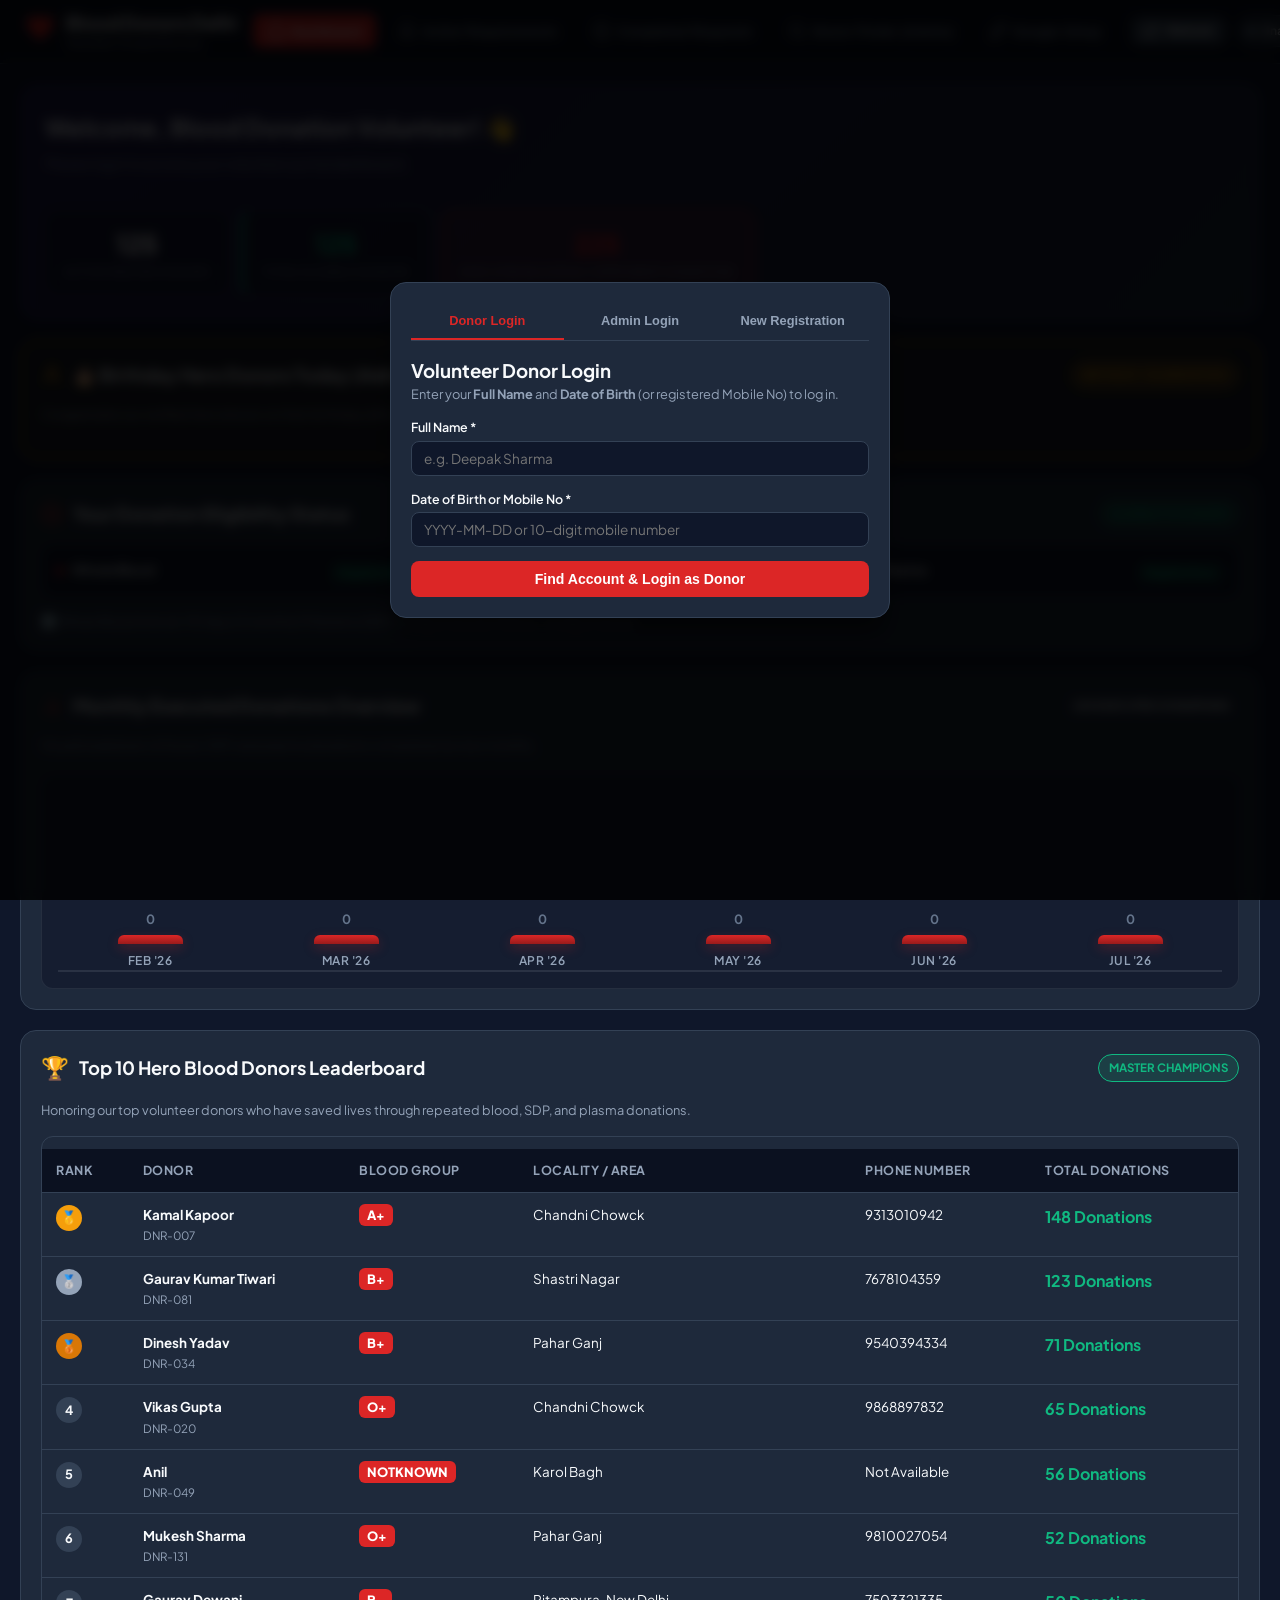
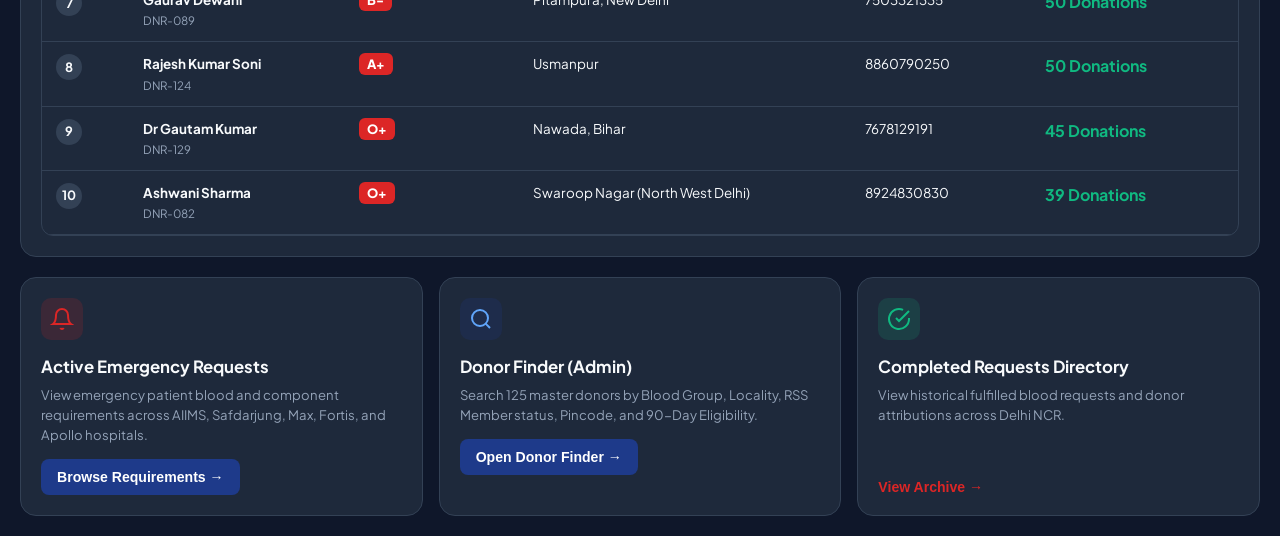
==== commit 75d12f99: "Add files via upload updated the file with all checks by achin" ====
--- a/index.html
+++ b/index.html
@@ -1,732 +1,12518 @@
-<!DOCTYPE html>
-<html lang="en">
-<head>
-  <meta charset="UTF-8">
-  <meta name="viewport" content="width=device-width, initial-scale=1.0">
-  <title>Blood Donors Delhi | Volunteer Directory & Donation Portal</title>
-  <link rel="preconnect" href="https://fonts.googleapis.com">
-  <link rel="preconnect" href="https://fonts.gstatic.com" crossorigin>
-  <link href="https://fonts.googleapis.com/css2?family=Outfit:wght@400;500;600;700&family=Plus+Jakarta+Sans:wght@400;500;600;700&display=swap" rel="stylesheet">
-  <link rel="stylesheet" href="styles.css">
-</head>
-<body>
-
-  <!-- Top Navigation Bar -->
-  <header class="navbar">
-    <div class="nav-container">
-      <div class="brand">
-        <div class="brand-icon">
-          <svg viewBox="0 0 24 24" fill="none" stroke="currentColor" stroke-width="2">
-            <path d="M12 21.35l-1.45-1.32C5.4 15.36 2 12.28 2 8.5 2 5.42 4.42 3 7.5 3c1.74 0 3.41.81 4.5 2.09C13.09 3.81 14.76 3 16.5 3 19.58 3 22 5.42 22 8.5c0 3.78-3.4 6.86-8.55 11.54L12 21.35z" fill="#DC2626" stroke="#DC2626"/>
-          </svg>
-        </div>
-        <div class="brand-text">
-          <span class="brand-title">Blood Donors Delhi</span>
-          <span class="brand-subtitle">Volunteer Group Directory</span>
-        </div>
-      </div>
-
-      <nav class="nav-links">
-        <button class="nav-btn active" data-tab="dashboard">
-          <svg viewBox="0 0 24 24" width="18" height="18" fill="none" stroke="currentColor" stroke-width="2"><path d="M3 9l9-7 9 7v11a2 2 0 0 1-2 2H5a2 2 0 0 1-2-2z"></path></svg>
-          Dashboard
-        </button>
-        <button class="nav-btn" data-tab="open-requests">
-          <svg viewBox="0 0 24 24" width="18" height="18" fill="none" stroke="currentColor" stroke-width="2"><path d="M18 8A6 6 0 0 0 6 8c0 7-3 9-3 9h18s-3-2-3-9"></path><path d="M13.73 21a2 2 0 0 1-3.46 0"></path></svg>
-          Active Requirements
-        </button>
-        <button class="nav-btn" data-tab="completed-requests">
-          <svg viewBox="0 0 24 24" width="18" height="18" fill="none" stroke="currentColor" stroke-width="2"><path d="M22 11.08V12a10 10 0 1 1-5.93-9.14"></path><polyline points="22 4 12 14.01 9 11.01"></polyline></svg>
-          Completed Requests
-        </button>
-        
-        <!-- Donor-only Tab -->
-        <button class="nav-btn donor-only-item" data-tab="my-profile">
-          <svg viewBox="0 0 24 24" width="18" height="18" fill="none" stroke="currentColor" stroke-width="2"><path d="M20 21v-2a4 4 0 0 0-4-4H8a4 4 0 0 0-4 4v2"></path><circle cx="12" cy="7" r="4"></circle></svg>
-          My Profile
-        </button>
-
-        <!-- Admin-only Tabs -->
-        <button class="nav-btn admin-only-item" data-tab="admin-finder">
-          <svg viewBox="0 0 24 24" width="18" height="18" fill="none" stroke="currentColor" stroke-width="2"><path d="M17 21v-2a4 4 0 0 0-4-4H5a4 4 0 0 0-4 4v2"></path><circle cx="9" cy="7" r="4"></circle><path d="M23 21v-2a4 4 0 0 0-3-3.87"></path><path d="M16 3.13a4 4 0 0 1 0 7.75"></path></svg>
-          Donor Finder (Admin)
-        </button>
-        <button class="nav-btn admin-only-item" data-tab="google-setup">
-          <svg viewBox="0 0 24 24" width="18" height="18" fill="none" stroke="currentColor" stroke-width="2"><path d="M19 11H5m14 0a2 2 0 0 12 2v6a2 2 0 0 1-2 2H5a2 2 0 0 1-2-2v-6a2 2 0 0 12-2m14 0V9a2 2 0 00-2-2M5 11V9a2 2 0 0 12-2m0 0V5a2 2 0 0 12-2h6a2 2 0 0 12 2v2M7 7h10"></path></svg>
-          Google Setup
-        </button>
-      </nav>
-
-      <div class="user-control">
-        <div id="userBadge" class="user-status-pill guest">
-          <span class="dot"></span>
-          <span id="userStatusText">Unauthenticated</span>
-        </div>
-        <button id="authBtn" class="btn btn-primary btn-sm">Login / Register</button>
-      </div>
-    </div>
-  </header>
-
-  <!-- Main Container -->
-  <main class="main-content">
-
-    <!-- Tab 1: Dashboard View -->
-    <section id="tab-dashboard" class="tab-pane active">
-      
-      <!-- Welcome Hero Card -->
-      <div class="hero-card">
-        <div class="hero-text">
-          <h1 id="welcomeHeading">Welcome, Blood Donation Volunteer! 👋</h1>
-          <p id="welcomeSubtext">Log your post-donation details, check eligibility, or search for available life-saving blood donors across Delhi NCR.</p>
-          <div class="hero-actions">
-            <button id="heroLogBtn" class="btn btn-crimson btn-lg">
-              <svg viewBox="0 0 24 24" width="20" height="20" fill="none" stroke="currentColor" stroke-width="2"><path d="M12 5v14M5 12h14"></path></svg>
-              Log Post-Donation Details
-            </button>
-            <button id="heroRegisterBtn" class="btn btn-outline-light btn-lg">
-              Register New Donor
-            </button>
-          </div>
-        </div>
-
-        <div class="hero-stats-row">
-          <div class="hero-stat-badge">
-            <span class="stat-number" id="totalDonorsCount">0</span>
-            <span class="stat-label">Active Master Donors</span>
-          </div>
-          <div class="hero-stat-badge highlight-stat">
-            <span class="stat-number" id="totalExecutedDonationsCount">0</span>
-            <span class="stat-label">Executed Blood & Component Donations</span>
-          </div>
-        </div>
-      </div>
-
-      <!-- TODAY'S BIRTHDAY DONORS HERO CARD (ADMIN ONLY) -->
-      <div id="todayBirthdaySection" class="section-card admin-only-item" style="border: 2px solid #F59E0B; background: linear-gradient(135deg, rgba(245, 158, 11, 0.1) 0%, rgba(220, 38, 38, 0.05) 100%);">
-        <div class="card-header">
-          <div class="header-title">
-            <span style="font-size: 1.5rem;">🎂</span>
-            <h2>Today's Birthday Hero Donors! 🎉 (Admin Only)</h2>
-          </div>
-          <span class="badge badge-warning">Birthday Celebrations</span>
-        </div>
-        <div id="birthdayDonorsList" style="display: flex; gap: 16px; flex-wrap: wrap; margin-top: 12px;">
-          <!-- Dynamically populated for Admin -->
-        </div>
-      </div>
-
-      <!-- Eligibility Section -->
-      <div class="section-card eligibility-card">
-        <div class="card-header">
-          <div class="header-title">
-            <svg viewBox="0 0 24 24" width="22" height="22" fill="none" stroke="#DC2626" stroke-width="2"><circle cx="12" cy="12" r="10"></circle><polyline points="12 6 12 12 16 14"></polyline></svg>
-            <h2>Your Donation Eligibility Status</h2>
-          </div>
-          <span id="eligibilityGlobalBadge" class="badge badge-success">Eligible to Donate</span>
-        </div>
-
-        <div class="eligibility-grid">
-          <div class="eligibility-item">
-            <div class="item-info">
-              <span class="dot red-dot"></span>
-              <span class="item-name">Whole Blood</span>
-            </div>
-            <div class="item-status" id="wholeBloodStatus">
-              <span class="status-tag status-green">Eligible Now</span>
-            </div>
-          </div>
-
-          <div class="eligibility-item">
-            <div class="item-info">
-              <span class="dot yellow-dot"></span>
-              <span class="item-name">Platelets (SDP)</span>
-            </div>
-            <div class="item-status" id="plateletsStatus">
-              <span class="status-tag status-green">Eligible Now</span>
-            </div>
-          </div>
-
-          <div class="eligibility-item">
-            <div class="item-info">
-              <span class="dot purple-dot"></span>
-              <span class="item-name">Plasma</span>
-            </div>
-            <div class="item-status" id="plasmaStatus">
-              <span class="status-tag status-green">Eligible Now</span>
-            </div>
-          </div>
-        </div>
-        <p class="eligibility-note">
-          <svg viewBox="0 0 24 24" width="14" height="14" fill="none" stroke="currentColor" stroke-width="2"><circle cx="12" cy="12" r="10"></circle><line x1="12" y1="16" x2="12" y2="12"></line><line x1="12" y1="8" x2="12.01" y2="8"></line></svg>
-          <strong>3-Month Rule:</strong> Donors can donate whole blood once every 90 days (3 months) to ensure donor safety and recovery.
-        </p>
-      </div>
-
-      <!-- TOP 10 HERO DONORS LEADERBOARD -->
-      <div class="leaderboard-section">
-        <div class="card-header">
-          <div class="header-title">
-            <svg viewBox="0 0 24 24" width="22" height="22" fill="none" stroke="#F59E0B" stroke-width="2"><path d="M12 2l3.09 6.26L22 9.27l-5 4.87 1.18 6.88L12 17.77l-6.18 3.25L7 14.14 2 9.27l6.91-1.01L12 2z"></path></svg>
-            <h2>🏆 Top 10 Hero Donors (Highest Donations)</h2>
-          </div>
-          <span class="badge badge-warning">Volunteer Champions</span>
-        </div>
-
-        <div class="table-container">
-          <table class="leaderboard-table">
-            <thead>
-              <tr>
-                <th>Rank</th>
-                <th>Donor ID</th>
-                <th>Donor Name</th>
-                <th>Blood Group</th>
-                <th>Locality</th>
-                <th>Mobile Number</th>
-                <th>Total Donations</th>
-              </tr>
-            </thead>
-            <tbody id="top10LeaderboardTable">
-              <!-- Rendered dynamically -->
-            </tbody>
-          </table>
-        </div>
-      </div>
-
-      <!-- Quick Action Cards Grid -->
-      <div class="dashboard-grid">
-        <div class="info-card">
-          <div class="card-icon red-icon">
-            <svg viewBox="0 0 24 24" width="24" height="24" fill="none" stroke="currentColor" stroke-width="2"><path d="M14 2H6a2 2 0 0 0-2 2v16a2 2 0 0 0 2 2h12a2 2 0 0 0 2-2V8z"></path><polyline points="14 2 14 8 20 8"></polyline><line x1="16" y1="13" x2="8" y2="13"></line><line x1="16" y1="17" x2="8" y2="17"></line><polyline points="10 9 9 9 8 9"></polyline></svg>
-          </div>
-          <h3>Log Post-Donation</h3>
-          <p>Donated blood recently for a group requirement? Submit venue, component, and photo selfie details.</p>
-          <button class="btn btn-link open-log-modal-btn">Log Donation &rarr;</button>
-        </div>
-
-        <div class="info-card admin-only-item">
-          <div class="card-icon blue-icon">
-            <svg viewBox="0 0 24 24" width="24" height="24" fill="none" stroke="currentColor" stroke-width="2"><path d="M21 21l-6-6m2-5a7 7 0 11-14 0 7 7 0 0114 0z"></path></svg>
-          </div>
-          <h3>Admin Donor Search</h3>
-          <p>Find eligible donors instantly filtered by locality, pincode, blood group, and 90-day eligibility rule.</p>
-          <button class="btn btn-link switch-tab-btn" data-target="admin-finder">Search Donors &rarr;</button>
-        </div>
-
-        <div class="info-card">
-          <div class="card-icon green-icon">
-            <svg viewBox="0 0 24 24" width="24" height="24" fill="none" stroke="currentColor" stroke-width="2"><path d="M22 11.08V12a10 10 0 1 1-5.93-9.14"></path><polyline points="22 4 12 14.01 9 11.01"></polyline></svg>
-          </div>
-          <h3>Completed Requests</h3>
-          <p>View historical fulfilled blood requests and donor attributions across Delhi NCR.</p>
-          <button class="btn btn-link switch-tab-btn" data-target="completed-requests">View Archive &rarr;</button>
-        </div>
-      </div>
-
-    </section>
-
-    <!-- Tab 2: Active Requirements View -->
-    <section id="tab-open-requests" class="tab-pane">
-      <div class="pane-header">
-        <div>
-          <h2>Active Patient Blood Requirements (Delhi NCR)</h2>
-          <p>Select a pending blood requirement to mark your donation or share with potential donors.</p>
-        </div>
-        <button id="addReqBtn" class="btn btn-crimson admin-only-item">
-          <svg viewBox="0 0 24 24" width="18" height="18" fill="none" stroke="currentColor" stroke-width="2"><line x1="12" y1="5" x2="12" y2="19"></line><line x1="5" y1="12" x2="19" y2="12"></line></svg>
-          Post Active Requirement (Admin)
-        </button>
-      </div>
-
-      <div id="requirementsList" class="requirements-grid">
-        <!-- Rendered dynamically -->
-      </div>
-    </section>
-
-    <!-- Tab 3: Completed Requests Tabular View -->
-    <section id="tab-completed-requests" class="tab-pane">
-      <div class="pane-header">
-        <div>
-          <h2>Completed Blood Requests Directory (Latest to Oldest)</h2>
-          <p>Filter fulfilled requirements by Donor ID, Patient ID, or Patient Name.</p>
-        </div>
-      </div>
-
-      <!-- Completed Requests Multi-Filter Panel -->
-      <div class="filter-panel">
-        <div class="filter-selects">
-          <div class="select-wrapper" style="flex:2;">
-            <label>Search Patient Name / Hospital</label>
-            <input type="text" id="compSearchPatient" placeholder="Filter by Patient Name or Hospital...">
-          </div>
-          <div class="select-wrapper">
-            <label>Filter by Donor ID</label>
-            <input type="text" id="compFilterDonorId" placeholder="e.g. DNR-002">
-          </div>
-          <div class="select-wrapper">
-            <label>Filter by Donor Name</label>
-            <input type="text" id="compFilterDonorName" placeholder="e.g. Ankush Sharma">
-          </div>
-          <div class="select-wrapper">
-            <label>Filter by Patient ID</label>
-            <input type="text" id="compFilterReqId" placeholder="e.g. REQ-HIST-010">
-          </div>
-          <div class="select-wrapper">
-            <label>Sort Order</label>
-            <select id="compSortOrder">
-              <option value="LATEST_TO_OLDEST">Latest to Oldest (Default)</option>
-              <option value="OLDEST_TO_LATEST">Oldest to Latest</option>
-              <option value="PATIENT_NAME_ASC">Patient Name (A-Z)</option>
-              <option value="DONOR_NAME_ASC">Donor Name (A-Z)</option>
-            </select>
-          </div>
-          <button id="compResetFiltersBtn" class="btn btn-secondary">Reset Filters</button>
-        </div>
-      </div>
-
-      <!-- Entry Counter Bar -->
-      <div class="entries-count-bar">
-        <span>Search Result Status</span>
-        <span id="compEntriesCountBadge" class="entries-count-badge">Showing 0 of 0 entries</span>
-      </div>
-
-      <!-- Tabular Completed Requests Data Table -->
-      <div class="table-container">
-        <table class="data-table">
-          <thead>
-            <tr>
-              <th>Req ID</th>
-              <th>Date</th>
-              <th>Patient Name</th>
-              <th>Blood Group</th>
-              <th>Hospital / Area</th>
-              <th>Component</th>
-              <th>Units</th>
-              <th>Hero Donor ID</th>
-              <th>Donor Name</th>
-              <th>Donor Phone</th>
-              <th class="admin-only-item">Actions</th>
-            </tr>
-          </thead>
-          <tbody id="completedRequestsTableBody">
-            <!-- Rendered dynamically sorted latest to oldest -->
-          </tbody>
-        </table>
-      </div>
-    </section>
-
-    <!-- Tab 4: My Profile View (DONOR ONLY) -->
-    <section id="tab-my-profile" class="tab-pane">
-      <div class="pane-header">
-        <div>
-          <h2>My Volunteer Profile & Contact Info</h2>
-          <p>Update your constant personal details (Home Address, Pincode, Email, Instagram, Office, Profession).</p>
-        </div>
-      </div>
-
-      <div class="profile-card">
-        <form id="myProfileForm">
-          <div class="form-grid">
-            <div class="form-group"><label>Donor ID</label><input type="text" id="myProfileId" readonly style="opacity: 0.7;"></div>
-            <div class="form-group"><label>Full Name *</label><input type="text" id="myProfileName" required></div>
-            <div class="form-group"><label>Mobile Number (WhatsApp) *</label><input type="tel" id="myProfilePhone" required placeholder="10-digit WhatsApp number"></div>
-            <div class="form-group"><label>Blood Group *</label><input type="text" id="myProfileBloodGroup" readonly style="opacity: 0.7;"></div>
-            <div class="form-group"><label>Date of Birth</label><input type="text" id="myProfileDob"></div>
-            <div class="form-group"><label>Home Address / Locality *</label><input type="text" id="myProfileHomeArea" required></div>
-            <div class="form-group"><label>Pincode *</label><input type="text" id="myProfilePincode" required></div>
-            <div class="form-group"><label>Email Address</label><input type="email" id="myProfileEmail"></div>
-            <div class="form-group"><label>Instagram Handle ID</label><input type="text" id="myProfileInstagram"></div>
-            <div class="form-group"><label>Office Locality</label><input type="text" id="myProfileOfficeArea"></div>
-            <div class="form-group"><label>Profession</label><input type="text" id="myProfileProfession"></div>
-          </div>
-          <button type="submit" class="btn btn-crimson" style="margin-top: 16px;">Save Profile Changes</button>
-        </form>
-      </div>
-    </section>
-
-    <!-- Tab 5: Admin Donor Finder View (ADMIN ONLY) -->
-    <section id="tab-admin-finder" class="tab-pane">
-      <div class="pane-header">
-        <div>
-          <h2>Admin Donor Master Directory</h2>
-          <p>Search, filter, edit, wish birthdays, and manage all volunteer donors across Delhi locations.</p>
-        </div>
-      </div>
-
-      <!-- Multi-Criteria Search & Filter Controls -->
-      <div class="filter-panel">
-        <div class="search-input-group">
-          <svg viewBox="0 0 24 24" width="18" height="18" fill="none" stroke="currentColor" stroke-width="2"><circle cx="11" cy="11" r="8"></circle><line x1="21" y1="21" x2="16.65" y2="16.65"></line></svg>
-          <input type="text" id="searchInput" placeholder="Search by donor name, phone, locality, or pincode...">
-        </div>
-
-        <div class="filter-selects">
-          <div class="select-wrapper">
-            <label>Blood Group</label>
-            <select id="filterBloodGroup">
-              <option value="ALL">All Blood Groups</option>
-              <option value="A+">A+</option>
-              <option value="A-">A-</option>
-              <option value="B+">B+</option>
-              <option value="B-">B-</option>
-              <option value="O+">O+</option>
-              <option value="O-">O-</option>
-              <option value="AB+">AB+</option>
-              <option value="AB-">AB-</option>
-            </select>
-          </div>
-
-          <div class="select-wrapper">
-            <label>Component Donated</label>
-            <select id="filterComponent">
-              <option value="ALL">All Components</option>
-              <option value="Blood">Whole Blood</option>
-              <option value="Platelets">Platelets (SDP)</option>
-              <option value="Plasma">Plasma</option>
-            </select>
-          </div>
-
-          <div class="select-wrapper">
-            <label>Eligibility (3-Month Rule)</label>
-            <select id="filterEligibility">
-              <option value="ALL">All Donors</option>
-              <option value="ELIGIBLE">Eligible Only (>= 90 Days)</option>
-              <option value="INELIGIBLE">Ineligible (< 90 Days)</option>
-            </select>
-          </div>
-
-          <button id="resetFiltersBtn" class="btn btn-secondary">Reset Filters</button>
-        </div>
-      </div>
-
-      <!-- Donors Table -->
-      <div class="table-container">
-        <table class="data-table">
-          <thead>
-            <tr>
-              <th>Donor ID</th>
-              <th>Donor Name</th>
-              <th>Blood Group</th>
-              <th>Total Donations</th>
-              <th>Locality / Address</th>
-              <th>Pincode</th>
-              <th>Mobile Number</th>
-              <th>Age</th>
-              <th>Last Donation</th>
-              <th>Eligibility Status</th>
-              <th>Actions</th>
-            </tr>
-          </thead>
-          <tbody id="donorsTableBody">
-            <!-- Rendered dynamically -->
-          </tbody>
-        </table>
-      </div>
-
-    </section>
-
-    <!-- Tab 6: Google Setup & Backend Code (ADMIN ONLY) -->
-    <section id="tab-google-setup" class="tab-pane">
-      <div class="pane-header">
-        <div>
-          <h2>Google Drive & Google Sheets Integration</h2>
-          <p>Link your web application directly to your Gmail account to systematically store patient & donor files in Google Drive and sync 3 Google Sheets tabs (<code>Donor master</code>, <code>Active Requests</code>, <code>Completed Requests</code>).</p>
-        </div>
-        <div id="connectionStatusBadge" class="badge badge-warning">Checking Connection...</div>
-      </div>
-
-      <div class="google-setup-card">
-        <h3>Google Apps Script Webhook Endpoint</h3>
-        
-        <div class="webhook-config-box">
-          <label><strong>Google Apps Script Webhook URL:</strong></label>
-          <div class="input-with-button">
-            <input type="text" id="scriptUrlInput" value="https://script.google.com/macros/s/AKfycbxoLmVXaSL3jnLwnbElh8lXzIhKLo2rQsdO9XKykyyy5DXtKT_KfC17FlAPjmsDeDdWzQ/exec">
-            <button id="saveWebhookBtn" class="btn btn-secondary">Save URL</button>
-            <button id="testConnectionBtn" class="btn btn-primary">
-              <svg viewBox="0 0 24 24" width="16" height="16" fill="none" stroke="currentColor" stroke-width="2"><polyline points="22 12 18 12 15 21 9 3 6 12 2 12"></polyline></svg>
-              Test Connection
-            </button>
-            <button id="syncFromSheetsBtn" class="btn btn-crimson">
-              <svg viewBox="0 0 24 24" width="16" height="16" fill="none" stroke="currentColor" stroke-width="2"><path d="M21.5 2v6h-6M21.34 15.57a10 10 0 1 1-.57-8.38l5.67-5.67"></path></svg>
-              Sync Live Data from Google Sheets
-            </button>
-          </div>
-          <small class="help-text" id="connectionDetailsText">Click 'Sync Live Data from Google Sheets' to pull all rows directly into the web application!</small>
-        </div>
-
-        <div class="code-box-header">
-          <span>google_apps_script.gs (Paste in Google Apps Script Editor)</span>
-          <button id="copyScriptBtn" class="btn btn-sm btn-outline">Copy Script</button>
-        </div>
-        <pre class="code-block" id="scriptCodeBlock"><code>// Copy code from google_apps_script.gs file</code></pre>
-      </div>
-    </section>
-
-  </main>
-
-  <!-- MODAL 1: Login & Registration Modal -->
-  <div id="authModal" class="modal-overlay strict-lock active">
-    <div class="modal-card">
-      <button class="close-modal-btn">&times;</button>
-      
-      <div class="modal-tabs">
-        <button class="modal-tab-btn active" data-modaltab="donor-login">Donor Login</button>
-        <button class="modal-tab-btn" data-modaltab="admin-login">Admin Login</button>
-        <button class="modal-tab-btn" data-modaltab="register">New Registration</button>
-      </div>
-
-      <!-- Donor Login Form -->
-      <div id="donor-loginFormPane" class="modal-pane active">
-        <h3>Volunteer Donor Login</h3>
-        <p class="sub-text">Enter your <strong>Full Name</strong> and <strong>Date of Birth</strong> (or registered Mobile No) to log in.</p>
-
-        <form id="donorLoginForm">
-          <div class="form-group">
-            <label>Full Name *</label>
-            <input type="text" id="loginName" placeholder="e.g. Deepak Sharma" required>
-          </div>
-
-          <div class="form-group">
-            <label>Date of Birth or Mobile No *</label>
-            <input type="text" id="loginDob" placeholder="YYYY-MM-DD or 10-digit mobile number" required>
-          </div>
-
-          <button type="submit" class="btn btn-crimson btn-block">Find Account & Login as Donor</button>
-        </form>
-      </div>
-
-      <!-- Admin Login Form -->
-      <div id="admin-loginFormPane" class="modal-pane">
-        <h3>Admin Portal Login</h3>
-        <p class="sub-text">Enter Administrator credentials to manage master donor directory and requirements.</p>
-
-        <form id="adminLoginForm">
-          <div class="form-group">
-            <label>Admin Username / Name *</label>
-            <input type="text" id="adminUser" placeholder="admin" required>
-          </div>
-
-          <div class="form-group">
-            <label>Admin Password / Passcode *</label>
-            <input type="password" id="adminPass" placeholder="Enter admin passcode" required>
-          </div>
-
-          <button type="submit" class="btn btn-primary btn-block">Login as Administrator</button>
-        </form>
-      </div>
-
-      <!-- Registration Form -->
-      <div id="registerFormPane" class="modal-pane">
-        <h3>New Donor Registration</h3>
-        <p class="sub-text">Register as a volunteer donor with Blood Donors Delhi.</p>
-
-        <form id="registerForm">
-          <div class="form-grid">
-            <div class="form-group"><label>Full Name *</label><input type="text" id="regName" required placeholder="e.g. Rajesh Sharma"></div>
-            <div class="form-group"><label>Mobile Number (WhatsApp) *</label><input type="tel" id="regPhone" required placeholder="10-digit WhatsApp number"></div>
-            <div class="form-group">
-              <label>Blood Group *</label>
-              <select id="regBloodGroup" required>
-                <option value="">Select Blood Group</option>
-                <option value="A+">A+</option><option value="A-">A-</option><option value="B+">B+</option><option value="B-">B-</option>
-                <option value="O+">O+</option><option value="O-">O-</option><option value="AB+">AB+</option><option value="AB-">AB-</option>
-              </select>
-            </div>
-            <div class="form-group"><label>Date of Birth *</label><input type="date" id="regDob" required></div>
-            <div class="form-group"><label>Email Address</label><input type="email" id="regEmail" placeholder="email@example.com"></div>
-            <div class="form-group"><label>Instagram Handle ID</label><input type="text" id="regInstagram" placeholder="@handle"></div>
-            <div class="form-group"><label>Home Locality / Address *</label><input type="text" id="regHomeArea" required placeholder="e.g. Karol Bagh, Delhi"></div>
-            <div class="form-group"><label>Pincode *</label><input type="text" id="regPincode" required placeholder="e.g. 110005"></div>
-            <div class="form-group"><label>Office Locality / Address</label><input type="text" id="regOfficeArea" placeholder="e.g. Connaught Place"></div>
-            <div class="form-group"><label>Profession / Occupation</label><input type="text" id="regProfession" placeholder="e.g. Business / Engineer"></div>
-          </div>
-
-          <button type="submit" class="btn btn-crimson btn-block">Complete Registration</button>
-        </form>
-      </div>
-
-    </div>
-  </div>
-
-  <!-- MODAL 2: Post New Patient Requirement Modal -->
-  <div id="addReqModal" class="modal-overlay">
-    <div class="modal-card wide-modal">
-      <button class="close-modal-btn">&times;</button>
-      
-      <div class="modal-tabs">
-        <button class="modal-tab-btn active" data-reqtab="wa-parse">Paste WhatsApp Text (Auto-Parse)</button>
-        <button class="modal-tab-btn" data-reqtab="manual-form">Manual 16-Field Form</button>
-      </div>
-
-      <!-- WhatsApp RegEx Parser Pane -->
-      <div id="waParsePane" class="modal-pane active">
-        <h3>Paste WhatsApp Message Format</h3>
-        <p class="sub-text">Paste the raw text message received from the patient/attendant. The app will automatically extract all 16 fields!</p>
-
-        <form id="waParseForm">
-          <div class="form-group">
-            <textarea id="waTextarea" class="wa-textarea" placeholder="Paste message here..."></textarea>
-          </div>
-
-          <div class="form-group">
-            <label>Upload Hospital Recommendation Letter / Patient Photo</label>
-            <input type="file" id="waFile" accept="image/*,application/pdf">
-          </div>
-
-          <button type="button" id="btnParseWa" class="btn btn-crimson btn-block">Parse Text & Create Active Requirement</button>
-        </form>
-      </div>
-
-      <!-- Manual 16-Field Form Pane -->
-      <div id="manualFormPane" class="modal-pane">
-        <h3>Manual Patient Requirement Entry</h3>
-        <form id="manualReqForm">
-          <div class="form-grid">
-            <div class="form-group"><label>1# Required (Blood/Platelets) *</label><input type="text" id="req1" required placeholder="e.g. Blood"></div>
-            <div class="form-group"><label>2# Blood Group *</label><input type="text" id="req2" required placeholder="e.g. B-"></div>
-            <div class="form-group"><label>3# Replacement Allowed</label><input type="text" id="req3" placeholder="e.g. Not allowed"></div>
-            <div class="form-group"><label>4# No of Units *</label><input type="text" id="req4" required placeholder="e.g. 5 Units"></div>
-            <div class="form-group"><label>5# Hospital Name *</label><input type="text" id="req5" required placeholder="e.g. Kalawati Saran Hospital"></div>
-            <div class="form-group"><label>6# Hospital Area / Location</label><input type="text" id="req6" placeholder="Location link / Area"></div>
-            <div class="form-group"><label>7# Patient Name *</label><input type="text" id="req7" required placeholder="e.g. Adarsh"></div>
-            <div class="form-group"><label>8# Registration/UHID No</label><input type="text" id="req8" placeholder="UHID number"></div>
-            <div class="form-group"><label>9# Patient Home Location</label><input type="text" id="req9" placeholder="e.g. Gurgaon"></div>
-            <div class="form-group"><label>10# Patient Age</label><input type="text" id="req10" placeholder="e.g. 4 yrs"></div>
-            <div class="form-group"><label>11# Patient Gender</label><input type="text" id="req11" placeholder="Male / Female"></div>
-            <div class="form-group"><label>12# Problem / Disease</label><input type="text" id="req12" placeholder="e.g. Blood Cancer"></div>
-            <div class="form-group"><label>13# Attendant Name *</label><input type="text" id="req13" required placeholder="e.g. Rohit Kumar"></div>
-            <div class="form-group"><label>14# Attendant Phone No *</label><input type="tel" id="req14" required placeholder="99997 64995"></div>
-            <div class="form-group"><label>15# Family Member Donation</label><input type="text" id="req15" placeholder="e.g. Not allowed"></div>
-            <div class="form-group"><label>16# Donation Timings</label><input type="text" id="req16" placeholder="10:00 AM to 5:00 PM"></div>
-          </div>
-
-          <div class="form-group">
-            <label>Upload Hospital Recommendation Letter / Patient Photo</label>
-            <input type="file" id="reqFile" accept="image/*,application/pdf">
-          </div>
-
-          <button type="submit" class="btn btn-crimson btn-block">Post Patient Requirement</button>
-        </form>
-      </div>
-
-    </div>
-  </div>
-
-  <!-- MODAL 3: Post-Donation Logger Modal -->
-  <div id="logDonationModal" class="modal-overlay">
-    <div class="modal-card">
-      <button class="close-modal-btn">&times;</button>
-      <h3>Log Post-Donation & Complete Request</h3>
-      <p class="sub-text">Record donation details. Logging will move the active request to <strong>Completed Requests</strong>!</p>
-
-      <form id="logDonationForm">
-        <div class="form-group">
-          <label>Select Active Requirement *</label>
-          <select id="logRequirementSelect" required>
-            <!-- Populated dynamically -->
-          </select>
-        </div>
-
-        <div class="form-grid">
-          <div class="form-group"><label>Donation Date *</label><input type="date" id="logDate" required></div>
-          <div class="form-group">
-            <label>Component Donated *</label>
-            <select id="logComponent" required>
-              <option value="Blood" selected>Whole Blood</option>
-              <option value="Platelets">Platelets (SDP)</option>
-              <option value="Plasma">Plasma</option>
-            </select>
-          </div>
-          <div class="form-group"><label>Units Donated *</label><input type="number" id="logUnits" min="1" max="10" value="1" required></div>
-          <div class="form-group"><label>Hospital / Donation Venue *</label><input type="text" id="logVenue" placeholder="e.g. Kalawati Saran Children Hospital" required></div>
-          
-          <div class="form-group">
-            <label>How did you feel after donation? *</label>
-            <select id="logFeeling" required>
-              <option value="Great & Energetic">Great & Energetic ⚡</option>
-              <option value="Normal / Good">Normal / Good 😊</option>
-              <option value="Slightly Tired">Slightly Tired 😴</option>
-              <option value="Faint / Dizzy">Faint / Dizzy 💫</option>
-              <option value="Other">Other</option>
-            </select>
-          </div>
-          <div class="form-group">
-            <label>Total Donation Count (Auto / Editable) *</label>
-            <input type="number" id="logCount" min="1" required>
-          </div>
-        </div>
-
-        <div class="form-group">
-          <label>Feedback / Suggestions for Our Volunteer Team</label>
-          <textarea id="logFeedback" rows="2" placeholder="Any comments, suggestions, or experience notes..."></textarea>
-        </div>
-
-        <div class="form-group">
-          <label>Upload Donation Selfie / Photo</label>
-          <input type="file" id="logSelfieFile" accept="image/*">
-        </div>
-
-        <button type="submit" class="btn btn-crimson btn-block">Log Donation & Shift to Completed Requests</button>
-      </form>
-    </div>
-  </div>
-
-  <!-- MODAL 4: Edit Donor Modal -->
-  <div id="editDonorModal" class="modal-overlay">
-    <div class="modal-card">
-      <button class="close-modal-btn">&times;</button>
-      <h3>Edit Donor Profile</h3>
-      <p class="sub-text">Update profile details for Donor ID <strong id="editModalDonorId">DNR-xxx</strong>.</p>
-
-      <form id="editDonorForm">
-        <input type="hidden" id="editDonorIdHidden">
-
-        <div class="form-grid">
-          <div class="form-group"><label>Full Name *</label><input type="text" id="editName" required></div>
-          <div class="form-group"><label>Mobile Number (WhatsApp) *</label><input type="tel" id="editPhone" required></div>
-          <div class="form-group">
-            <label>Blood Group *</label>
-            <select id="editBloodGroup" required>
-              <option value="A+">A+</option><option value="A-">A-</option><option value="B+">B+</option><option value="B-">B-</option>
-              <option value="O+">O+</option><option value="O-">O-</option><option value="AB+">AB+</option><option value="AB-">AB-</option>
-            </select>
-          </div>
-          <div class="form-group"><label>Date of Birth</label><input type="text" id="editDob" placeholder="YYYY-MM-DD"></div>
-          <div class="form-group"><label>Home Address / Locality *</label><input type="text" id="editHomeArea" required></div>
-          <div class="form-group"><label>Pincode *</label><input type="text" id="editPincode" required></div>
-          <div class="form-group"><label>Office Locality</label><input type="text" id="editOfficeArea"></div>
-          <div class="form-group"><label>Profession</label><input type="text" id="editProfession"></div>
-        </div>
-
-        <button type="submit" class="btn btn-primary btn-block">Save Profile Changes</button>
-      </form>
-    </div>
-  </div>
-
-  <!-- MODAL 5: Generate Hindi WhatsApp Congratulatory Message (ADMIN ONLY) -->
-  <div id="congratulateModal" class="modal-overlay">
-    <div class="modal-card wide-modal">
-      <button class="close-modal-btn">&times;</button>
-      <h3>💬 WhatsApp Congratulatory Message (Hindi)</h3>
-      <p class="sub-text">Copy or share this official Hindi message to congratulate the donor in your WhatsApp group!</p>
-
-      <div class="form-group">
-        <textarea id="congratulateTextarea" rows="15" class="wa-textarea" style="font-family: inherit; font-size: 0.95rem; line-height: 1.6;"></textarea>
-      </div>
-
-      <div style="display: flex; gap: 12px;">
-        <button id="copyCongratulateBtn" class="btn btn-secondary" style="flex: 1;">📋 Copy Message</button>
-        <button id="shareCongratulateBtn" class="btn btn-success" style="flex: 1; background-color: #25D366; color: white;">💬 Share on WhatsApp</button>
-      </div>
-    </div>
-  </div>
-
-  <!-- Notification Toast -->
-  <div id="toast" class="toast">
-    <span id="toastMsg">Action completed successfully!</span>
-  </div>
-
-  <script src="donors_data.js"></script>
-  <script src="app.js"></script>
-</body>
-</html>
+<!DOCTYPE html>
+<html lang="en">
+<head>
+  <meta charset="UTF-8">
+  <meta name="viewport" content="width=device-width, initial-scale=1.0">
+  <title>Blood Donors Delhi | Volunteer Group Directory & Active Requests</title>
+  <meta name="description" content="Official Blood Donors Delhi portal connecting emergency blood requirements with verified volunteer blood, plasma, and platelet donors across Delhi NCR.">
+  <link rel="preconnect" href="https://fonts.googleapis.com">
+  <link rel="preconnect" href="https://fonts.gstatic.com" crossorigin>
+  <link href="https://fonts.googleapis.com/css2?family=Outfit:wght@400;500;600;700;800&family=Plus+Jakarta+Sans:wght@400;500;600;700;800&display=swap" rel="stylesheet">
+  <style>
+/* ======================================================
+   BLOOD DONORS DELHI - STYLESHEET
+   Crimson Red Design System, Mobile-First Responsive Layout,
+   Desktop Full-Width Table Layout, & Aggressive Question Cleaner
+   ====================================================== */
+
+:root {
+  --primary-crimson: #DC2626;
+  --primary-hover: #B91C1C;
+  --secondary-navy: #1E3A8A;
+  --bg-dark: #0F172A;
+  --card-bg: #1E293B;
+  --card-border: #334155;
+  --text-main: #F8FAFC;
+  --text-muted: #94A3B8;
+  --status-green: #10B981;
+  --status-orange: #F59E0B;
+  --status-purple: #8B5CF6;
+  --font-family: 'Plus Jakarta Sans', 'Outfit', sans-serif;
+}
+
+* {
+  box-sizing: border-box;
+  margin: 0;
+  padding: 0;
+}
+
+body {
+  font-family: var(--font-family);
+  background-color: var(--bg-dark);
+  color: var(--text-main);
+  line-height: 1.5;
+  min-height: 100vh;
+  overflow-x: hidden;
+}
+
+/* Navbar */
+.navbar {
+  background-color: #0B1120;
+  border-bottom: 1px solid var(--card-border);
+  position: sticky;
+  top: 0;
+  z-index: 100;
+  padding: 12px 24px;
+}
+
+.nav-container {
+  max-width: 1320px;
+  margin: 0 auto;
+  display: flex;
+  justify-content: space-between;
+  align-items: center;
+  gap: 16px;
+}
+
+.brand {
+  display: flex;
+  align-items: center;
+  gap: 10px;
+  flex-shrink: 0;
+}
+
+.brand-icon svg {
+  width: 32px;
+  height: 32px;
+}
+
+.brand-text {
+  display: flex;
+  flex-direction: column;
+}
+
+.brand-title {
+  font-size: 1.15rem;
+  font-weight: 700;
+  color: #FFFFFF;
+  line-height: 1.2;
+}
+
+.brand-subtitle {
+  font-size: 0.7rem;
+  color: var(--text-muted);
+}
+
+.nav-links {
+  display: flex;
+  gap: 8px;
+}
+
+.nav-btn {
+  background: transparent;
+  border: none;
+  color: var(--text-muted);
+  padding: 8px 14px;
+  border-radius: 8px;
+  font-size: 0.85rem;
+  font-weight: 600;
+  cursor: pointer;
+  display: flex;
+  align-items: center;
+  gap: 6px;
+  transition: all 0.2s ease;
+  white-space: nowrap;
+}
+
+.nav-btn:hover {
+  color: #FFFFFF;
+  background-color: rgba(255, 255, 255, 0.05);
+}
+
+.nav-btn.active {
+  color: #FFFFFF;
+  background-color: var(--primary-crimson);
+}
+
+/* Role Visibility Classes (Strict Overrides for Admin & Donor Roles) */
+.admin-only-item {
+  display: none !important;
+}
+
+body.is-admin button.admin-only-item {
+  display: inline-flex !important;
+}
+
+body.is-admin div.admin-only-item,
+body.is-admin section.admin-only-item:not(.tab-pane) {
+  display: block !important;
+}
+
+body.is-admin span.admin-only-item {
+  display: inline-block !important;
+}
+
+.donor-only-item {
+  display: none !important;
+}
+
+body.is-donor button.donor-only-item {
+  display: inline-flex !important;
+}
+
+body.is-donor div.donor-only-item,
+body.is-donor section.donor-only-item:not(.tab-pane) {
+  display: block !important;
+}
+
+body.is-donor span.donor-only-item {
+  display: inline-block !important;
+}
+
+/* Tab Pane Isolation: Only active tab pane is displayed */
+.tab-pane {
+  display: none !important;
+}
+
+.tab-pane.active {
+  display: block !important;
+}
+
+.user-control {
+  display: flex;
+  align-items: center;
+  gap: 10px;
+  flex-shrink: 0;
+}
+
+.user-status-pill {
+  display: flex;
+  align-items: center;
+  gap: 6px;
+  padding: 6px 10px;
+  border-radius: 20px;
+  font-size: 0.75rem;
+  font-weight: 600;
+  background-color: #1E293B;
+  border: 1px solid var(--card-border);
+  white-space: nowrap;
+}
+
+.user-status-pill .dot {
+  width: 8px;
+  height: 8px;
+  border-radius: 50%;
+  background-color: #94A3B8;
+}
+
+.user-status-pill.logged-in .dot { background-color: var(--status-green); }
+.user-status-pill.admin-mode .dot { background-color: var(--primary-crimson); }
+
+/* Main Content */
+.main-content {
+  max-width: 1320px;
+  margin: 20px auto;
+  padding: 0 20px;
+}
+
+.tab-pane {
+  display: none;
+}
+
+.tab-pane.active {
+  display: block;
+}
+
+/* Buttons */
+.btn {
+  padding: 10px 16px;
+  border-radius: 8px;
+  font-size: 0.88rem;
+  font-weight: 600;
+  cursor: pointer;
+  border: none;
+  display: inline-flex;
+  align-items: center;
+  justify-content: center;
+  gap: 8px;
+  transition: all 0.2s ease;
+}
+
+.btn-primary { background-color: var(--secondary-navy); color: #FFFFFF; }
+.btn-primary:hover { background-color: #1D4ED8; }
+
+.btn-crimson { background-color: var(--primary-crimson); color: #FFFFFF; }
+.btn-crimson:hover { background-color: var(--primary-hover); }
+
+.btn-secondary { background-color: #334155; color: #FFFFFF; }
+.btn-secondary:hover { background-color: #475569; }
+
+.btn-outline-light { background: transparent; border: 1px solid #475569; color: #FFFFFF; }
+.btn-outline-light:hover { background: rgba(255,255,255,0.05); }
+
+.btn-sm { padding: 6px 12px; font-size: 0.78rem; }
+.btn-lg { padding: 12px 20px; font-size: 0.95rem; }
+.btn-block { width: 100%; }
+
+.btn-link { background: none; border: none; color: var(--primary-crimson); cursor: pointer; font-weight: 600; padding: 0; }
+.btn-link:hover { text-decoration: underline; }
+
+/* Hero Card */
+.hero-card {
+  background: linear-gradient(135deg, #1E1B4B 0%, #1E293B 100%);
+  border: 1px solid #312E81;
+  border-radius: 16px;
+  padding: 24px;
+  margin-bottom: 20px;
+  display: flex;
+  justify-content: space-between;
+  align-items: center;
+  flex-wrap: wrap;
+  gap: 20px;
+}
+
+.hero-text h1 {
+  font-size: 1.5rem;
+  font-weight: 700;
+  margin-bottom: 8px;
+}
+
+.hero-text p {
+  color: var(--text-muted);
+  max-width: 600px;
+  margin-bottom: 16px;
+  font-size: 0.88rem;
+}
+
+.hero-actions {
+  display: flex;
+  gap: 12px;
+  flex-wrap: wrap;
+}
+
+.hero-stats-row {
+  display: flex;
+  gap: 12px;
+}
+
+.hero-stat-badge {
+  background: rgba(15, 23, 42, 0.6);
+  border: 1px solid var(--card-border);
+  padding: 14px 18px;
+  border-radius: 12px;
+  display: flex;
+  flex-direction: column;
+  align-items: center;
+  min-width: 130px;
+}
+
+.hero-stat-badge.highlight-stat {
+  border-color: var(--primary-crimson);
+  background: rgba(220, 38, 38, 0.1);
+}
+
+.stat-number {
+  font-size: 1.6rem;
+  font-weight: 800;
+  color: #FFFFFF;
+}
+
+.highlight-stat .stat-number {
+  color: var(--primary-crimson);
+}
+
+.stat-label {
+  font-size: 0.7rem;
+  color: var(--text-muted);
+  text-transform: uppercase;
+  letter-spacing: 0.5px;
+  text-align: center;
+}
+
+/* Eligibility Card */
+.section-card {
+  background-color: var(--card-bg);
+  border: 1px solid var(--card-border);
+  border-radius: 16px;
+  padding: 20px;
+  margin-bottom: 20px;
+}
+
+.card-header {
+  display: flex;
+  justify-content: space-between;
+  align-items: center;
+  margin-bottom: 16px;
+  flex-wrap: wrap;
+  gap: 10px;
+}
+
+.header-title {
+  display: flex;
+  align-items: center;
+  gap: 10px;
+}
+
+.header-title h2 {
+  font-size: 1.15rem;
+  font-weight: 700;
+}
+
+.badge {
+  padding: 4px 10px;
+  border-radius: 20px;
+  font-size: 0.72rem;
+  font-weight: 700;
+  text-transform: uppercase;
+}
+
+.badge-success { background-color: rgba(16, 185, 129, 0.15); color: var(--status-green); border: 1px solid var(--status-green); }
+.badge-warning { background-color: rgba(245, 158, 11, 0.15); color: var(--status-orange); border: 1px solid var(--status-orange); }
+
+.eligibility-grid {
+  display: grid;
+  grid-template-columns: repeat(auto-fit, minmax(200px, 1fr));
+  gap: 12px;
+  margin-bottom: 14px;
+}
+
+.eligibility-item {
+  background-color: #0F172A;
+  border: 1px solid #334155;
+  border-radius: 12px;
+  padding: 14px;
+  display: flex;
+  justify-content: space-between;
+  align-items: center;
+}
+
+.item-info {
+  display: flex;
+  align-items: center;
+  gap: 8px;
+  font-weight: 600;
+  font-size: 0.85rem;
+}
+
+.item-info .dot { width: 8px; height: 8px; border-radius: 50%; }
+.red-dot { background-color: var(--primary-crimson); }
+.yellow-dot { background-color: var(--status-orange); }
+.purple-dot { background-color: var(--status-purple); }
+
+.status-tag {
+  font-size: 0.72rem;
+  font-weight: 700;
+  padding: 3px 8px;
+  border-radius: 6px;
+}
+
+.status-green { background-color: rgba(16, 185, 129, 0.15); color: var(--status-green); }
+.status-orange { background-color: rgba(245, 158, 11, 0.15); color: var(--status-orange); }
+
+.eligibility-note {
+  font-size: 0.78rem;
+  color: var(--text-muted);
+  display: flex;
+  align-items: center;
+  gap: 6px;
+}
+
+/* Leaderboard Section */
+.leaderboard-section {
+  background-color: var(--card-bg);
+  border: 1px solid var(--card-border);
+  border-radius: 16px;
+  padding: 20px;
+  margin-bottom: 20px;
+}
+
+.leaderboard-table {
+  width: 100%;
+  border-collapse: collapse;
+  margin-top: 12px;
+}
+
+.leaderboard-table th {
+  background-color: #0F172A;
+  color: var(--text-muted);
+  font-size: 0.75rem;
+  text-transform: uppercase;
+  letter-spacing: 0.5px;
+  padding: 10px 14px;
+  text-align: left;
+}
+
+.leaderboard-table td {
+  padding: 10px 14px;
+  border-bottom: 1px solid #334155;
+  font-size: 0.85rem;
+}
+
+.rank-badge {
+  display: inline-flex;
+  align-items: center;
+  justify-content: center;
+  width: 26px;
+  height: 26px;
+  border-radius: 50%;
+  font-weight: 700;
+  font-size: 0.8rem;
+}
+
+.rank-1 { background-color: #F59E0B; color: #000000; }
+.rank-2 { background-color: #94A3B8; color: #000000; }
+.rank-3 { background-color: #D97706; color: #FFFFFF; }
+.rank-other { background-color: #334155; color: #F8FAFC; }
+
+/* Dashboard Quick Cards Grid */
+.dashboard-grid {
+  display: grid;
+  grid-template-columns: repeat(auto-fit, minmax(280px, 1fr));
+  gap: 16px;
+}
+
+.info-card {
+  background-color: var(--card-bg);
+  border: 1px solid var(--card-border);
+  border-radius: 16px;
+  padding: 20px;
+  display: flex;
+  flex-direction: column;
+  align-items: flex-start;
+}
+
+.card-icon {
+  width: 42px;
+  height: 42px;
+  border-radius: 10px;
+  display: flex;
+  align-items: center;
+  justify-content: center;
+  margin-bottom: 14px;
+}
+
+.red-icon { background-color: rgba(220, 38, 38, 0.15); color: var(--primary-crimson); }
+.blue-icon { background-color: rgba(30, 58, 138, 0.2); color: #60A5FA; }
+.green-icon { background-color: rgba(16, 185, 129, 0.15); color: var(--status-green); }
+
+.info-card h3 { font-size: 1.05rem; font-weight: 700; margin-bottom: 6px; }
+.info-card p { font-size: 0.82rem; color: var(--text-muted); margin-bottom: 14px; flex-grow: 1; }
+
+/* Active Requirements Tab */
+.pane-header {
+  display: flex;
+  justify-content: space-between;
+  align-items: center;
+  margin-bottom: 20px;
+  flex-wrap: wrap;
+  gap: 12px;
+}
+
+.pane-header h2 { font-size: 1.3rem; font-weight: 700; }
+.pane-header p { color: var(--text-muted); font-size: 0.85rem; }
+
+.requirements-grid {
+  display: grid;
+  grid-template-columns: repeat(auto-fill, minmax(320px, 1fr));
+  gap: 16px;
+}
+
+.req-card {
+  background-color: var(--card-bg);
+  border: 1px solid var(--card-border);
+  border-radius: 16px;
+  padding: 18px;
+  display: flex;
+  flex-direction: column;
+  position: relative;
+}
+
+.req-card.urgent { border-left: 4px solid var(--primary-crimson); }
+.req-card.completed { border-left: 4px solid var(--status-green); }
+
+.req-top {
+  display: flex;
+  justify-content: space-between;
+  align-items: center;
+  margin-bottom: 10px;
+}
+
+.bg-pill {
+  background-color: var(--primary-crimson);
+  color: #FFFFFF;
+  padding: 3px 8px;
+  border-radius: 6px;
+  font-weight: 800;
+  font-size: 0.8rem;
+}
+
+.urgency-tag {
+  font-size: 0.7rem;
+  font-weight: 700;
+  padding: 2px 6px;
+  border-radius: 4px;
+  text-transform: uppercase;
+}
+
+.urgency-tag.urgent { background-color: rgba(220, 38, 38, 0.2); color: #EF4444; }
+.urgency-tag.completed { background-color: rgba(16, 185, 129, 0.2); color: var(--status-green); }
+
+.req-patient { font-size: 1.1rem; font-weight: 700; margin-bottom: 4px; }
+.req-hospital { font-size: 0.82rem; color: var(--text-muted); margin-bottom: 14px; }
+
+.req-fields-grid {
+  display: grid;
+  grid-template-columns: 1fr 1fr;
+  gap: 8px;
+  background-color: #0F172A;
+  padding: 10px;
+  border-radius: 8px;
+  margin-bottom: 14px;
+}
+
+.req-field-item { display: flex; flex-direction: column; }
+.req-field-item.full-width { grid-column: span 2; }
+.req-field-item label { font-size: 0.65rem; color: var(--text-muted); text-transform: uppercase; font-weight: 700; }
+.req-field-item span { font-size: 0.82rem; font-weight: 600; color: #F8FAFC; }
+
+.req-actions {
+  display: flex;
+  gap: 8px;
+  margin-top: auto;
+}
+
+.wa-btn {
+  background-color: #25D366;
+  color: #FFFFFF;
+  padding: 8px 10px;
+  border-radius: 8px;
+  font-size: 0.82rem;
+  font-weight: 600;
+  text-decoration: none;
+  display: inline-flex;
+  align-items: center;
+  justify-content: center;
+  gap: 6px;
+  flex: 1;
+}
+.wa-btn:hover { background-color: #1EBE5D; }
+
+/* Filter Panel for Tables */
+.filter-panel {
+  background-color: var(--card-bg);
+  border: 1px solid var(--card-border);
+  border-radius: 12px;
+  padding: 14px;
+  margin-bottom: 16px;
+  display: flex;
+  flex-direction: column;
+  gap: 12px;
+}
+
+.search-input-group {
+  display: flex;
+  align-items: center;
+  background-color: #0F172A;
+  border: 1px solid var(--card-border);
+  border-radius: 8px;
+  padding: 8px 12px;
+  gap: 8px;
+}
+
+.search-input-group input {
+  background: transparent;
+  border: none;
+  color: #FFFFFF;
+  width: 100%;
+  font-size: 0.85rem;
+  outline: none;
+}
+
+.filter-selects {
+  display: flex;
+  gap: 12px;
+  flex-wrap: wrap;
+  align-items: flex-end;
+}
+
+.select-wrapper {
+  display: flex;
+  flex-direction: column;
+  gap: 4px;
+  flex: 1;
+  min-width: 140px;
+}
+
+.select-wrapper label {
+  font-size: 0.72rem;
+  color: var(--text-muted);
+  font-weight: 600;
+}
+
+.select-wrapper select, .select-wrapper input {
+  background-color: #0F172A;
+  border: 1px solid var(--card-border);
+  color: #FFFFFF;
+  padding: 8px 10px;
+  border-radius: 8px;
+  font-size: 0.82rem;
+  outline: none;
+}
+
+/* Entry Count Badge */
+.entries-count-bar {
+  display: flex;
+  justify-content: space-between;
+  align-items: center;
+  margin-bottom: 8px;
+  font-size: 0.78rem;
+  color: var(--text-muted);
+  font-weight: 600;
+}
+
+.entries-count-badge {
+  color: var(--primary-crimson);
+  font-weight: 700;
+}
+
+/* DATA TABLES - NO TABLE CUT OFF FIX & RED VISUAL SCROLLBAR */
+.table-container {
+  background-color: var(--card-bg);
+  border: 1px solid var(--card-border);
+  border-radius: 12px;
+  overflow-x: auto !important;
+  width: 100% !important;
+  max-width: 100% !important;
+  -webkit-overflow-scrolling: touch;
+  margin-top: 16px;
+  scrollbar-width: auto;
+  scrollbar-color: var(--primary-crimson) #0F172A;
+}
+
+.table-container::-webkit-scrollbar {
+  height: 10px;
+}
+.table-container::-webkit-scrollbar-track {
+  background: #0F172A;
+  border-radius: 4px;
+}
+.table-container::-webkit-scrollbar-thumb {
+  background: #DC2626;
+  border-radius: 4px;
+}
+
+/* Visible hint so people know there's more to see + know they can scroll */
+.scroll-hint {
+  margin-top: 12px;
+  font-size: 0.78rem;
+  color: var(--status-orange);
+  background-color: rgba(245, 158, 11, 0.08);
+  border: 1px solid rgba(245, 158, 11, 0.3);
+  border-radius: 8px;
+  padding: 6px 12px;
+  display: inline-block;
+}
+
+/* Keep the ID column pinned & visible while scrolling right through wide tables */
+.sticky-col {
+  position: sticky;
+  left: 0;
+  z-index: 2;
+  background-color: var(--card-bg);
+  box-shadow: 2px 0 6px rgba(0, 0, 0, 0.35);
+}
+
+.data-table thead th.sticky-col {
+  background-color: #0B1120;
+  z-index: 3;
+}
+
+.data-table tbody tr:hover td.sticky-col {
+  background-color: #24334a;
+}
+
+/* Compact tables: fold secondary info into a sub-line under the primary cell so
+   the whole table fits on one screen without needing a forced min-width / scroll. */
+.data-table.compact-table {
+  min-width: 0 !important;
+  width: 100% !important;
+  table-layout: auto;
+}
+
+.compact-table th,
+.compact-table td {
+  white-space: normal;
+  padding: 10px 12px;
+  font-size: 0.82rem;
+  vertical-align: top;
+}
+
+.sub-line {
+  font-size: 0.72rem;
+  color: var(--text-muted);
+  margin-top: 3px;
+  line-height: 1.4;
+  white-space: normal;
+}
+
+/* Row-level eligibility color coding (Donor Finder table) */
+.row-eligible td {
+  background-color: rgba(16, 185, 129, 0.07);
+}
+.row-ineligible td {
+  background-color: rgba(220, 38, 38, 0.09);
+}
+.row-eligible:hover td {
+  background-color: rgba(16, 185, 129, 0.14);
+}
+.row-ineligible:hover td {
+  background-color: rgba(220, 38, 38, 0.16);
+}
+
+.eligibility-legend {
+  display: flex;
+  gap: 20px;
+  align-items: center;
+  margin-top: 12px;
+  font-size: 0.78rem;
+  color: var(--text-muted);
+}
+.legend-dot {
+  display: inline-block;
+  width: 10px;
+  height: 10px;
+  border-radius: 50%;
+  margin-right: 6px;
+  vertical-align: middle;
+}
+.legend-green { background-color: var(--status-green); }
+.legend-red { background-color: var(--primary-crimson); }
+
+/* Leaderboard: extra compact so Top 10 fits in one frame without scrolling */
+.leaderboard-table th,
+.leaderboard-table td {
+  padding: 8px 10px;
+  font-size: 0.8rem;
+}
+
+.data-table {
+  width: 100% !important;
+  min-width: 1450px !important;
+  border-collapse: collapse;
+  text-align: left;
+  table-layout: auto;
+}
+
+.data-table th {
+  background-color: #0B1120;
+  color: var(--text-muted);
+  font-size: 0.78rem;
+  font-weight: 700;
+  text-transform: uppercase;
+  letter-spacing: 0.5px;
+  padding: 12px 14px;
+  border-bottom: 1px solid var(--card-border);
+  white-space: nowrap;
+}
+
+.data-table td {
+  padding: 12px 14px;
+  border-bottom: 1px solid #334155;
+  font-size: 0.84rem;
+  white-space: nowrap;
+}
+
+.data-table tbody tr:hover {
+  background-color: rgba(255, 255, 255, 0.02);
+}
+
+/* Profile Edit Card */
+.profile-card {
+  background-color: var(--card-bg);
+  border: 1px solid var(--card-border);
+  border-radius: 16px;
+  padding: 20px;
+  max-width: 800px;
+}
+
+/* Google Setup Card */
+.google-setup-card {
+  background-color: var(--card-bg);
+  border: 1px solid var(--card-border);
+  border-radius: 16px;
+  padding: 20px;
+}
+
+.webhook-config-box {
+  margin: 14px 0 20px 0;
+  display: flex;
+  flex-direction: column;
+  gap: 8px;
+}
+
+.input-with-button {
+  display: flex;
+  gap: 8px;
+  flex-wrap: wrap;
+}
+
+.input-with-button input {
+  flex: 1;
+  min-width: 250px;
+  background-color: #0F172A;
+  border: 1px solid var(--card-border);
+  color: #FFFFFF;
+  padding: 8px 12px;
+  border-radius: 8px;
+  font-family: monospace;
+  font-size: 0.82rem;
+}
+
+.code-box-header {
+  display: flex;
+  justify-content: space-between;
+  align-items: center;
+  background-color: #0F172A;
+  padding: 8px 12px;
+  border-radius: 8px 8px 0 0;
+  border: 1px solid var(--card-border);
+  border-bottom: none;
+  font-family: monospace;
+  font-size: 0.8rem;
+}
+
+.code-block {
+  background-color: #050914;
+  border: 1px solid var(--card-border);
+  border-radius: 0 0 8px 8px;
+  padding: 14px;
+  overflow-x: auto;
+  max-height: 350px;
+  color: #38BDF8;
+  font-family: monospace;
+  font-size: 0.8rem;
+}
+
+/* Modal Overlay & Strict Lock */
+.modal-overlay {
+  position: fixed;
+  top: 0;
+  left: 0;
+  width: 100vw;
+  height: 100vh;
+  background-color: rgba(0, 0, 0, 0.85);
+  backdrop-filter: blur(6px);
+  z-index: 1000;
+  display: none;
+  align-items: center;
+  justify-content: center;
+  padding: 16px;
+}
+
+.modal-overlay.active {
+  display: flex !important;
+}
+
+.modal-overlay.strict-lock .close-modal-btn {
+  display: none !important;
+}
+
+.modal-card {
+  background-color: #1E293B;
+  border: 1px solid var(--card-border);
+  border-radius: 16px;
+  width: 100%;
+  max-width: 500px;
+  max-height: 90vh;
+  overflow-y: auto;
+  padding: 20px;
+  position: relative;
+  box-shadow: 0 20px 25px -5px rgba(0, 0, 0, 0.5);
+  display: flex;
+  flex-direction: column;
+}
+
+.modal-card.wide-modal {
+  max-width: 750px;
+}
+
+.close-modal-btn {
+  position: absolute;
+  top: 14px;
+  right: 14px;
+  background: transparent;
+  border: none;
+  color: var(--text-muted);
+  font-size: 1.4rem;
+  cursor: pointer;
+  width: 30px;
+  height: 30px;
+  border-radius: 50%;
+  display: flex;
+  align-items: center;
+  justify-content: center;
+  z-index: 10;
+}
+.close-modal-btn:hover { color: #FFFFFF; background-color: rgba(255, 255, 255, 0.1); }
+
+.modal-tabs {
+  display: flex;
+  border-bottom: 1px solid var(--card-border);
+  margin-bottom: 16px;
+}
+
+.modal-tab-btn {
+  flex: 1;
+  background: transparent;
+  border: none;
+  color: var(--text-muted);
+  padding: 10px 6px;
+  font-weight: 600;
+  font-size: 0.8rem;
+  cursor: pointer;
+  border-bottom: 2px solid transparent;
+  text-align: center;
+}
+
+.modal-tab-btn.active {
+  color: var(--primary-crimson);
+  border-bottom-color: var(--primary-crimson);
+}
+
+.modal-pane {
+  display: none !important;
+}
+
+.modal-pane.active {
+  display: block !important;
+  visibility: visible !important;
+  opacity: 1 !important;
+}
+
+.form-group {
+  margin-bottom: 14px;
+  display: flex;
+  flex-direction: column;
+  gap: 4px;
+}
+
+.form-group label {
+  font-size: 0.78rem;
+  font-weight: 600;
+  color: var(--text-main);
+}
+
+.form-group input, .form-group select, .form-group textarea {
+  background-color: #0F172A;
+  border: 1px solid var(--card-border);
+  color: #FFFFFF;
+  padding: 8px 12px;
+  border-radius: 8px;
+  font-size: 0.85rem;
+  outline: none;
+  font-family: inherit;
+  width: 100%;
+}
+
+.form-group textarea.wa-textarea {
+  min-height: 160px;
+  resize: vertical;
+  font-family: monospace;
+}
+
+.form-grid {
+  display: grid;
+  grid-template-columns: 1fr 1fr;
+  gap: 10px;
+}
+
+.sub-text {
+  font-size: 0.8rem;
+  color: var(--text-muted);
+  margin-bottom: 14px;
+}
+
+/* Toast */
+.toast {
+  position: fixed;
+  bottom: 20px;
+  right: 20px;
+  background-color: #0F172A;
+  border: 1px solid var(--primary-crimson);
+  color: #FFFFFF;
+  padding: 10px 16px;
+  border-radius: 8px;
+  font-weight: 600;
+  font-size: 0.82rem;
+  box-shadow: 0 10px 15px -3px rgba(0, 0, 0, 0.4);
+  transform: translateY(100px);
+  opacity: 0;
+  transition: all 0.3s ease;
+  z-index: 2000;
+}
+.toast.show {
+  transform: translateY(0);
+  opacity: 1;
+}
+
+/* MOBILE APP RESPONSIVE & NAVIGATION PILLS FIX (≤ 850px) */
+@media (max-width: 850px) {
+  .navbar {
+    padding: 10px 12px;
+  }
+
+  .nav-container {
+    flex-direction: column;
+    align-items: stretch;
+    gap: 10px;
+  }
+
+  .user-control {
+    width: 100%;
+    justify-content: space-between;
+  }
+
+  .nav-links {
+    display: flex !important;
+    overflow-x: auto !important;
+    -webkit-overflow-scrolling: touch;
+    scrollbar-width: none;
+    white-space: nowrap;
+    gap: 6px;
+    padding: 4px 0 2px 0;
+    width: 100%;
+    border-top: 1px solid rgba(255, 255, 255, 0.08);
+  }
+
+  .nav-links::-webkit-scrollbar {
+    display: none;
+  }
+
+  .nav-btn {
+    flex-shrink: 0;
+    padding: 8px 12px;
+    font-size: 0.8rem;
+    border-radius: 20px;
+    background-color: #1E293B;
+    border: 1px solid var(--card-border);
+  }
+
+  .nav-btn.active {
+    background-color: var(--primary-crimson);
+    border-color: var(--primary-crimson);
+  }
+
+  .main-content {
+    padding: 0 12px;
+    margin: 12px auto;
+  }
+
+  .hero-card {
+    flex-direction: column;
+    align-items: stretch;
+    padding: 18px 14px;
+    gap: 16px;
+  }
+
+  .hero-text h1 {
+    font-size: 1.3rem;
+  }
+
+  .hero-actions {
+    flex-direction: column;
+    width: 100%;
+  }
+
+  .hero-actions .btn {
+    width: 100%;
+  }
+
+  .hero-stats-row {
+    width: 100%;
+    display: grid;
+    grid-template-columns: 1fr 1fr;
+    gap: 10px;
+  }
+
+  .hero-stat-badge {
+    min-width: unset;
+    width: 100%;
+    padding: 12px 10px;
+  }
+
+  .stat-number {
+    font-size: 1.4rem;
+  }
+
+  .form-grid {
+    grid-template-columns: 1fr;
+  }
+
+  .requirements-grid {
+    grid-template-columns: 1fr;
+  }
+
+  .dashboard-grid {
+    grid-template-columns: 1fr;
+  }
+
+  .filter-selects {
+    flex-direction: column;
+    align-items: stretch;
+  }
+
+  .select-wrapper {
+    width: 100%;
+  }
+
+  .input-with-button {
+    flex-direction: column;
+  }
+
+  .input-with-button input {
+    min-width: 100%;
+  }
+
+  .modal-card {
+    padding: 16px;
+    max-height: 95vh;
+  }
+}
+
+</style>
+</head>
+<body class="is-admin">
+
+  <!-- Autocomplete Datalist for Delhi Localities & Areas -->
+  <datalist id="delhiLocalities">
+    <option value="Karol Bagh, Delhi">
+    <option value="Rohini, Delhi">
+    <option value="Connaught Place, Delhi">
+    <option value="Lajpat Nagar, Delhi">
+    <option value="Janakpuri, Delhi">
+    <option value="Pitampura, Delhi">
+    <option value="Dwarka, Delhi">
+    <option value="Saket, Delhi">
+    <option value="Laxmi Nagar, Delhi">
+    <option value="Noida, UP">
+    <option value="Gurgaon, Haryana">
+    <option value="Faridabad, Haryana">
+    <option value="Ghaziabad, UP">
+    <option value="Model Town, Delhi">
+    <option value="Paschim Vihar, Delhi">
+    <option value="Shahdara, Delhi">
+    <option value="Vasant Kunj, Delhi">
+    <option value="South Extension, Delhi">
+    <option value="Civil Lines, Delhi">
+    <option value="Patel Nagar, Delhi">
+    <option value="Shalimar Bagh, Delhi">
+    <option value="Preet Vihar, Delhi">
+    <option value="Rajouri Garden, Delhi">
+    <option value="Mayur Vihar, Delhi">
+    <option value="Dilshad Garden, Delhi">
+    <option value="Kalkaji, Delhi">
+    <option value="Ashok Vihar, Delhi">
+    <option value="Kirti Nagar, Delhi">
+    <option value="Punjabi Bagh, Delhi">
+    <option value="Tilak Nagar, Delhi">
+    <option value="Vikaspuri, Delhi">
+    <option value="Uttam Nagar, Delhi">
+    <option value="Mehrauli, Delhi">
+    <option value="Greater Kailash, Delhi">
+    <option value="Green Park, Delhi">
+    <option value="Hauz Khas, Delhi">
+    <option value="Defence Colony, Delhi">
+    <option value="RK Puram, Delhi">
+    <option value="Munirka, Delhi">
+    <option value="Sarita Vihar, Delhi">
+    <option value="Okhla, Delhi">
+    <option value="Badarpur, Delhi">
+    <option value="Anand Vihar, Delhi">
+    <option value="Vivek Vihar, Delhi">
+    <option value="Geeta Colony, Delhi">
+    <option value="Krishna Nagar, Delhi">
+    <option value="Yamuna Vihar, Delhi">
+    <option value="Burari, Delhi">
+    <option value="Narela, Delhi">
+    <option value="Bawana, Delhi">
+    <option value="Najafgarh, Delhi">
+    <option value="Chattarpur, Delhi">
+    <option value="Sultanpur, Delhi">
+    <option value="Khanpur, Delhi">
+    <option value="Sangam Vihar, Delhi">
+    <option value="Devli, Delhi">
+    <option value="Alaknanda, Delhi">
+    <option value="Chittaranjan Park, Delhi">
+    <option value="Jamia Nagar, Delhi">
+    <option value="Jasola, Delhi">
+    <option value="Vasundhara, Ghaziabad">
+    <option value="Indirapuram, Ghaziabad">
+    <option value="Vaishali, Ghaziabad">
+    <option value="Kaushambi, Ghaziabad">
+    <option value="Crossings Republik, Ghaziabad">
+    <option value="Raj Nagar, Ghaziabad">
+    <option value="Noida Extension, UP">
+    <option value="Cyber City, Gurgaon">
+    <option value="Golf Course Road, Gurgaon">
+    <option value="Sohna Road, Gurgaon">
+    <option value="DLF Phase 1, Gurgaon">
+    <option value="DLF Phase 2, Gurgaon">
+    <option value="DLF Phase 3, Gurgaon">
+    <option value="DLF Phase 4, Gurgaon">
+    <option value="DLF Phase 5, Gurgaon">
+    <option value="Huda City Centre, Gurgaon">
+    <option value="Greater Noida, UP">
+    <option value="Sonipat, Haryana">
+    <option value="Jhajjar, Haryana">
+    <option value="Bahadurgarh, Haryana">
+  </datalist>
+
+  <!-- Top Sticky Navigation Bar -->
+  <header class="navbar">
+    <div class="nav-container">
+      <div class="brand">
+        <div class="brand-icon">
+          <svg viewBox="0 0 24 24" fill="none" xmlns="http://www.w3.org/2000/svg">
+            <path d="M12 21.35l-1.45-1.32C5.4 15.36 2 12.28 2 8.5 2 5.42 4.42 3 7.5 3c1.74 0 3.41.81 4.5 2.09C13.09 3.81 14.76 3 16.5 3 19.58 3 22 5.42 22 8.5c0 3.78-3.4 6.86-8.55 11.54L12 21.35z" fill="#DC2626"/>
+          </svg>
+        </div>
+        <div class="brand-text">
+          <span class="brand-title">Blood Donors Delhi</span>
+          <span class="brand-subtitle">Volunteer Group Directory</span>
+        </div>
+      </div>
+
+      <nav class="nav-links">
+        <button class="nav-btn active" data-tab="dashboard">
+          <svg viewBox="0 0 24 24" width="18" height="18" fill="none" stroke="currentColor" stroke-width="2"><path d="M3 9l9-7 9 7v11a2 2 0 0 1-2 2H5a2 2 0 0 1-2-2z"></path></svg>
+          Dashboard
+        </button>
+        <button class="nav-btn" data-tab="open-requests">
+          <svg viewBox="0 0 24 24" width="18" height="18" fill="none" stroke="currentColor" stroke-width="2"><path d="M18 8A6 6 0 0 0 6 8c0 7-3 9-3 9h18s-3-2-3-9"></path><path d="M13.73 21a2 2 0 0 1-3.46 0"></path></svg>
+          Active Requirements
+        </button>
+        <button class="nav-btn" data-tab="completed-requests">
+          <svg viewBox="0 0 24 24" width="18" height="18" fill="none" stroke="currentColor" stroke-width="2"><path d="M22 11.08V12a10 10 0 1 1-5.93-9.14"></path><polyline points="22 4 12 14.01 9 11.01"></polyline></svg>
+          Completed Requests
+        </button>
+        <button class="nav-btn donor-only-item" data-tab="my-profile">
+          <svg viewBox="0 0 24 24" width="18" height="18" fill="none" stroke="currentColor" stroke-width="2"><path d="M20 21v-2a4 4 0 0 0-4-4H8a4 4 0 0 0-4 4v2"></path><circle cx="12" cy="7" r="4"></circle></svg>
+          My Profile
+        </button>
+        <button class="nav-btn admin-only-item" data-tab="donor-finder">
+          <svg viewBox="0 0 24 24" width="18" height="18" fill="none" stroke="currentColor" stroke-width="2"><circle cx="11" cy="11" r="8"></circle><line x1="21" y1="21" x2="16.65" y2="16.65"></line></svg>
+          Donor Finder (Admin)
+        </button>
+        <button class="nav-btn admin-only-item" data-tab="google-setup">
+          <svg viewBox="0 0 24 24" width="18" height="18" fill="none" stroke="currentColor" stroke-width="2"><path d="M10 13a5 5 0 0 0 7.54.54l3-3a5 5 0 0 0-7.07-7.07l-1.72 1.71"></path><path d="M14 11a5 5 0 0 0-7.54-.54l-3 3a5 5 0 0 0 7.07 7.07l1.71-1.71"></path></svg>
+          Google Setup
+        </button>
+      </nav>
+
+      <div class="user-control">
+        <button id="manualRefreshBtn" class="btn btn-secondary btn-sm" title="Refresh data from Google Sheets">
+          <svg viewBox="0 0 24 24" width="16" height="16" fill="none" stroke="currentColor" stroke-width="2"><path d="M23 4v6h-6"></path><path d="M1 20v-6h6"></path><path d="M3.51 9a9 9 0 0 1 14.85-3.36L23 10M1 14l4.64 4.36A9 9 0 0 0 20.49 15"></path></svg>
+          Refresh
+        </button>
+        <div id="userBadge" class="user-status-pill guest">
+          <span class="dot"></span>
+          <span id="userStatusText">Unauthenticated</span>
+        </div>
+        <button id="authBtn" class="btn btn-crimson btn-sm">Login / Register</button>
+      </div>
+    </div>
+  </header>
+
+  <!-- Main View Container -->
+  <main class="main-content">
+    
+    <!-- Tab 1: Dashboard View -->
+    <section id="tab-dashboard" class="tab-pane active">
+      
+      <!-- Hero Header Card -->
+      <div class="hero-card">
+        <div class="hero-text">
+          <h1 id="welcomeHeading">Welcome, Blood Donation Volunteer! 👋</h1>
+          <p id="welcomeSubtext">Manage emergency requirements and connect verified blood donors across Delhi NCR.</p>
+        </div>
+
+        <div class="hero-stats-row">
+          <div class="hero-stat-badge">
+            <span class="stat-number" id="totalDonorsCount">0</span>
+            <span class="stat-label">Active Master Donors</span>
+          </div>
+          <div class="hero-stat-badge" style="border-left: 3px solid #10B981;">
+            <span class="stat-number" id="totalEligibleDonorsCount" style="color: #10B981;">0</span>
+            <span class="stat-label">Total Eligible Donors</span>
+          </div>
+          <div class="hero-stat-badge highlight-stat">
+            <span class="stat-number" id="totalExecutedDonationsCount">0</span>
+            <span class="stat-label">Executed Blood & Component Donations</span>
+          </div>
+        </div>
+      </div>
+
+      <!-- Birthday Donors Banner (ADMIN ONLY) -->
+      <div id="todayBirthdaySection" class="section-card admin-only-item" style="border: 1px solid #F59E0B; background: rgba(245, 158, 11, 0.05);">
+        <div class="card-header">
+          <div class="header-title">
+            <svg viewBox="0 0 24 24" width="22" height="22" fill="none" stroke="#F59E0B" stroke-width="2"><path d="M20 21v-2a4 4 0 0 0-4-4H8a4 4 0 0 0-4 4v2"></path><circle cx="12" cy="7" r="4"></circle></svg>
+            <h2>🎂 Birthday Hero Donors Today (Admin Only)</h2>
+          </div>
+          <span class="badge badge-warning">Birthday Celebrations</span>
+        </div>
+        <p class="sub-text">Congratulate our verified hero donors on their birthday with official WhatsApp wish messages!</p>
+        <div id="birthdayDonorsList" style="display: flex; gap: 12px; flex-wrap: wrap; margin-top: 12px;">
+          <!-- Populated dynamically -->
+        </div>
+      </div>
+
+      <!-- Eligibility Matrix -->
+      <div class="section-card">
+        <div class="card-header">
+          <div class="header-title">
+            <svg viewBox="0 0 24 24" width="22" height="22" fill="none" stroke="#DC2626" stroke-width="2"><path d="M22 11.08V12a10 10 0 1 1-5.93-9.14"></path><polyline points="22 4 12 14.01 9 11.01"></polyline></svg>
+            <h2>Your Donation Eligibility Status</h2>
+          </div>
+          <span id="eligibilityGlobalBadge" class="badge badge-success">Eligible to Donate</span>
+        </div>
+
+        <div class="eligibility-grid">
+          <div class="eligibility-item">
+            <div class="item-info">
+              <span class="dot red-dot"></span>
+              <span>Whole Blood</span>
+            </div>
+            <div id="wholeBloodStatus" class="item-status">
+              <span class="status-tag status-green">Eligible Now</span>
+            </div>
+          </div>
+          <div class="eligibility-item">
+            <div class="item-info">
+              <span class="dot yellow-dot"></span>
+              <span>Platelets (SDP)</span>
+            </div>
+            <div id="plateletsStatus" class="item-status">
+              <span class="status-tag status-green">Eligible Now</span>
+            </div>
+          </div>
+          <div class="eligibility-item">
+            <div class="item-info">
+              <span class="dot purple-dot"></span>
+              <span>Plasma</span>
+            </div>
+            <div id="plasmaStatus" class="item-status">
+              <span class="status-tag status-green">Eligible Now</span>
+            </div>
+          </div>
+        </div>
+        <p class="eligibility-note">ℹ️ Whole Blood interval: 90 days (3 months) | Platelets (SDP): 15 days interval | Plasma: 30 days interval</p>
+      </div>
+
+      <!-- Monthly Donations Visual Graph -->
+      <div class="section-card">
+        <div class="card-header">
+          <div class="header-title">
+            <svg viewBox="0 0 24 24" width="22" height="22" fill="none" stroke="#DC2626" stroke-width="2"><line x1="18" y1="20" x2="18" y2="10"></line><line x1="12" y1="20" x2="12" y2="4"></line><line x1="6" y1="20" x2="6" y2="14"></line></svg>
+            <h2>Monthly Executed Donations Overview</h2>
+          </div>
+          <span class="badge badge-crimson" id="totalChartDonationsBadge">0 Total Donations</span>
+        </div>
+        <p class="sub-text">Visual breakdown of blood, SDP, and plasma donations completed across months.</p>
+        
+        <div id="monthlyDonationsChartContainer" style="margin-top: 20px; padding: 16px; background: rgba(15, 23, 42, 0.6); border: 1px solid rgba(226, 232, 240, 0.08); border-radius: 12px;">
+          <!-- Populated dynamically -->
+        </div>
+      </div>
+
+      <!-- Leaderboard: Top 10 Hero Donors -->
+      <div class="leaderboard-section">
+        <div class="card-header">
+          <div class="header-title">
+            <span style="font-size: 1.4rem;">🏆</span>
+            <h2>Top 10 Hero Blood Donors Leaderboard</h2>
+          </div>
+          <span class="badge badge-success">Master Champions</span>
+        </div>
+        <p class="sub-text">Honoring our top volunteer donors who have saved lives through repeated blood, SDP, and plasma donations.</p>
+        
+        <div class="table-container">
+          <table class="data-table compact-table leaderboard-table">
+            <thead>
+              <tr>
+                <th>RANK</th>
+                <th>DONOR</th>
+                <th>BLOOD GROUP</th>
+                <th>LOCALITY / AREA</th>
+                <th>PHONE NUMBER</th>
+                <th>TOTAL DONATIONS</th>
+              </tr>
+            </thead>
+            <tbody id="top10LeaderboardTable">
+              <!-- Populated dynamically -->
+            </tbody>
+          </table>
+        </div>
+      </div>
+
+      <!-- Quick Action Cards Grid -->
+      <div class="dashboard-grid">
+        <div class="info-card">
+          <div class="card-icon red-icon">
+            <svg viewBox="0 0 24 24" width="24" height="24" fill="none" stroke="currentColor" stroke-width="2"><path d="M18 8A6 6 0 0 0 6 8c0 7-3 9-3 9h18s-3-2-3-9"></path><path d="M13.73 21a2 2 0 0 1-3.46 0"></path></svg>
+          </div>
+          <h3>Active Emergency Requests</h3>
+          <p>View emergency patient blood and component requirements across AIIMS, Safdarjung, Max, Fortis, and Apollo hospitals.</p>
+          <button class="btn btn-primary switch-tab-btn" data-target="open-requests">Browse Requirements &rarr;</button>
+        </div>
+
+        <div class="info-card admin-only-item">
+          <div class="card-icon blue-icon">
+            <svg viewBox="0 0 24 24" width="24" height="24" fill="none" stroke="currentColor" stroke-width="2"><circle cx="11" cy="11" r="8"></circle><line x1="21" y1="21" x2="16.65" y2="16.65"></line></svg>
+          </div>
+          <h3>Donor Finder (Admin)</h3>
+          <p>Search 125 master donors by Blood Group, Locality, RSS Member status, Pincode, and 90-Day Eligibility.</p>
+          <button class="btn btn-primary switch-tab-btn" data-target="donor-finder">Open Donor Finder &rarr;</button>
+        </div>
+
+        <div class="info-card">
+          <div class="card-icon green-icon">
+            <svg viewBox="0 0 24 24" width="24" height="24" fill="none" stroke="currentColor" stroke-width="2"><path d="M22 11.08V12a10 10 0 1 1-5.93-9.14"></path><polyline points="22 4 12 14.01 9 11.01"></polyline></svg>
+          </div>
+          <h3>Completed Requests Directory</h3>
+          <p>View historical fulfilled blood requests and donor attributions across Delhi NCR.</p>
+          <button class="btn btn-link switch-tab-btn" data-target="completed-requests">View Archive &rarr;</button>
+        </div>
+      </div>
+
+    </section>
+
+    <!-- Tab 2: Active Requirements View -->
+    <section id="tab-open-requests" class="tab-pane">
+      <div class="pane-header">
+        <div>
+          <h2>Active Patient Blood Requirements (Delhi NCR)</h2>
+          <p>Select a pending blood requirement to mark your donation or share with potential donors.</p>
+        </div>
+        <button id="addReqBtn" class="btn btn-crimson admin-only-item">
+          <svg viewBox="0 0 24 24" width="18" height="18" fill="none" stroke="currentColor" stroke-width="2"><line x1="12" y1="5" x2="12" y2="19"></line><line x1="5" y1="12" x2="19" y2="12"></line></svg>
+          Post Active Requirement (Admin)
+        </button>
+      </div>
+
+      <div id="requirementsList" class="requirements-grid">
+        <!-- Rendered dynamically -->
+      </div>
+    </section>
+
+    <!-- Tab 3: Completed Requests Tabular View -->
+    <section id="tab-completed-requests" class="tab-pane">
+      <div class="pane-header">
+        <div>
+          <h2>Completed Blood Requests Directory (Latest to Oldest)</h2>
+          <p>Filter fulfilled requirements by Donor ID, Patient ID, Patient Name, or Donor Name.</p>
+        </div>
+      </div>
+
+      <!-- Completed Requests Multi-Filter Panel -->
+      <div class="filter-panel">
+        <div class="filter-selects">
+          <div class="select-wrapper" style="flex:2;">
+            <label>Search Patient Name / Hospital</label>
+            <input type="text" id="compSearchPatient" placeholder="Filter by Patient Name or Hospital...">
+          </div>
+          <div class="select-wrapper">
+            <label>Filter by Donor ID</label>
+            <input type="text" id="compFilterDonorId" placeholder="e.g. DNR-002">
+          </div>
+          <div class="select-wrapper">
+            <label>Filter by Donor Name</label>
+            <input type="text" id="compFilterDonorName" placeholder="e.g. Ankush Sharma">
+          </div>
+          <div class="select-wrapper">
+            <label>Filter by Patient ID</label>
+            <input type="text" id="compFilterReqId" placeholder="e.g. REQ-HIST-010">
+          </div>
+          <div class="select-wrapper">
+            <label>Sort Order</label>
+            <select id="compSortOrder">
+              <option value="LATEST_TO_OLDEST">Latest to Oldest (Default)</option>
+              <option value="OLDEST_TO_LATEST">Oldest to Latest</option>
+              <option value="PATIENT_NAME_ASC">Patient Name (A-Z)</option>
+              <option value="DONOR_NAME_ASC">Donor Name (A-Z)</option>
+            </select>
+          </div>
+          <button id="compResetFiltersBtn" class="btn btn-secondary">Reset Filters</button>
+        </div>
+      </div>
+
+      <!-- Entry Counter Bar -->
+      <div class="entries-count-bar">
+        <span>Search Result Status</span>
+        <span id="compEntriesCountBadge" class="entries-count-badge">Showing 0 of 0 entries</span>
+      </div>
+
+      <!-- Tabular Completed Requests Data Table -->
+      <div class="table-container">
+        <table class="data-table compact-table">
+          <thead>
+            <tr>
+              <th>REQ ID</th>
+              <th>DATE</th>
+              <th>PATIENT</th>
+              <th>HERO DONOR ID</th>
+              <th>DONOR</th>
+              <th>DONOR PHONE</th>
+              <th class="admin-only-item">ACTIONS</th>
+            </tr>
+          </thead>
+          <tbody id="completedRequestsTableBody">
+            <!-- Populated dynamically -->
+          </tbody>
+        </table>
+      </div>
+    </section>
+
+    <!-- Tab 4: My Profile View (DONOR ONLY) -->
+    <section id="tab-my-profile" class="tab-pane donor-only-item">
+      <div class="pane-header">
+        <div>
+          <h2>My Donor Profile & Preferences</h2>
+          <p>Update your personal information, address locality, and contact details.</p>
+        </div>
+      </div>
+
+      <div class="profile-card">
+        <form id="myProfileForm">
+          <div class="form-grid">
+            <div class="form-group">
+              <label>Donor ID (Read Only)</label>
+              <input type="text" id="myProfileId" readonly disabled style="opacity: 0.7;">
+            </div>
+
+            <div class="form-group">
+              <label>Full Name *</label>
+              <input type="text" id="myProfileName" required>
+            </div>
+
+            <div class="form-group">
+              <label>Mobile Number (WhatsApp) *</label>
+              <input type="tel" id="myProfilePhone" required pattern="[0-9]{10}" maxlength="10" title="Enter 10-digit mobile number">
+            </div>
+
+            <div class="form-group">
+              <label>Blood Group *</label>
+              <input type="text" id="myProfileBloodGroup" readonly disabled style="opacity: 0.7;">
+            </div>
+
+            <div class="form-group">
+              <label>Date of Birth</label>
+              <input type="text" id="myProfileDob" placeholder="YYYY-MM-DD">
+            </div>
+
+            <div class="form-group">
+              <label>RSS Member</label>
+              <select id="myProfileRssMember">
+                <option value="No">No</option>
+                <option value="Yes">Yes</option>
+              </select>
+            </div>
+
+            <div class="form-group">
+              <label>Home Locality / Area *</label>
+              <input type="text" id="myProfileHomeArea" required list="delhiLocalities" placeholder="e.g. Karol Bagh, Delhi">
+            </div>
+
+            <div class="form-group">
+              <label>Pincode *</label>
+              <input type="text" id="myProfilePincode" required pattern="[0-9]{6}" maxlength="6" title="Enter 6-digit pincode">
+            </div>
+
+            <div class="form-group">
+              <label>Email Address</label>
+              <input type="email" id="myProfileEmail" placeholder="email@example.com">
+            </div>
+
+            <div class="form-group">
+              <label>Instagram Handle ID</label>
+              <input type="text" id="myProfileInstagram" placeholder="@handle">
+            </div>
+
+            <div class="form-group">
+              <label>Office Locality / Area</label>
+              <input type="text" id="myProfileOfficeArea" list="delhiLocalities" placeholder="e.g. Connaught Place, Delhi">
+            </div>
+
+            <div class="form-group">
+              <label>Profession / Occupation</label>
+              <input type="text" id="myProfileProfession" placeholder="e.g. Business / Engineer">
+            </div>
+          </div>
+
+          <button type="submit" class="btn btn-crimson btn-block" style="margin-top: 16px;">Save Profile Changes & Sync to Sheet</button>
+        </form>
+      </div>
+    </section>
+
+    <!-- Tab 5: Donor Finder Directory (ADMIN ONLY) -->
+    <section id="tab-donor-finder" class="tab-pane admin-only-item">
+      <div class="pane-header">
+        <div>
+          <h2>Master Donor Finder Directory (Admin View)</h2>
+          <p>Filter master donors by blood group, component, RSS Member status, or 90-day eligibility.</p>
+        </div>
+      </div>
+
+      <!-- Filter Panel -->
+      <div class="filter-panel">
+        <div class="search-input-group">
+          <svg viewBox="0 0 24 24" width="18" height="18" fill="none" stroke="#94A3B8" stroke-width="2"><circle cx="11" cy="11" r="8"></circle><line x1="21" y1="21" x2="16.65" y2="16.65"></line></svg>
+          <input type="text" id="searchInput" placeholder="Search by Donor Name, Phone, Locality, Pincode, or ID...">
+        </div>
+
+        <div class="filter-selects">
+          <div class="select-wrapper">
+            <label>Blood Group</label>
+            <select id="filterBloodGroup">
+              <option value="ALL">All Blood Groups</option>
+              <option value="A+">A+</option><option value="A-">A-</option>
+              <option value="B+">B+</option><option value="B-">B-</option>
+              <option value="O+">O+</option><option value="O-">O-</option>
+              <option value="AB+">AB+</option><option value="AB-">AB-</option>
+            </select>
+          </div>
+
+          <div class="select-wrapper">
+            <label>Sort Order</label>
+            <select id="donorSortOrder">
+              <option value="MOST_DONATIONS_DESC">Most Donations (Default)</option>
+              <option value="LEAST_DONATIONS_ASC">Least Donations</option>
+              <option value="NAME_ASC">Donor Name (A-Z)</option>
+              <option value="DONOR_ID_ASC">Donor ID (DNR-001 First)</option>
+              <option value="LATEST_DONATION_DESC">Latest Donation Date</option>
+            </select>
+          </div>
+
+          <div class="select-wrapper">
+            <label>RSS Member</label>
+            <select id="filterRss">
+              <option value="ALL">All Donors</option>
+              <option value="Yes">RSS Members Only (Yes)</option>
+              <option value="No">Non-RSS Members (No)</option>
+            </select>
+          </div>
+
+          <div class="select-wrapper">
+            <label>Eligibility Status</label>
+            <select id="filterEligibility">
+              <option value="ALL">All Statuses</option>
+              <option value="ELIGIBLE">Eligible Now</option>
+              <option value="INELIGIBLE">Ineligible</option>
+            </select>
+          </div>
+
+          <button id="resetFiltersBtn" class="btn btn-secondary">Reset Filters</button>
+        </div>
+      </div>
+
+      <!-- Data Table Container -->
+      <div class="eligibility-legend">
+        <span><span class="legend-dot legend-green"></span> Green row = Eligible now</span>
+        <span><span class="legend-dot legend-red"></span> Red row = Ineligible</span>
+      </div>
+      <div class="table-container">
+        <table class="data-table compact-table">
+          <thead>
+            <tr>
+              <th style="width: 90px;">DONOR ID</th>
+              <th style="max-width: 200px;">DONOR NAME</th>
+              <th style="width: 75px; text-align: center;">BLOOD GROUP</th>
+              <th style="max-width: 160px;">HOME LOCALITY & PINCODE</th>
+              <th style="width: 120px;">MOBILE NUMBER</th>
+              <th style="width: 130px;">NEXT ELIGIBILITY DATE</th>
+              <th style="width: 120px;">ACTIONS</th>
+            </tr>
+          </thead>
+          <tbody id="donorsTableBody">
+            <!-- Populated dynamically -->
+          </tbody>
+        </table>
+      </div>
+    </section>
+
+    <!-- Tab 6: Google Webhook Setup (ADMIN ONLY) -->
+    <section id="tab-google-setup" class="tab-pane admin-only-item">
+      <div class="pane-header">
+        <div>
+          <h2>Google Apps Script Live Integration Setup</h2>
+          <p>Connect this portal with your Google Sheets & Google Drive for real-time synchronization.</p>
+        </div>
+        <div id="connectionStatusBadge" class="badge badge-warning">Not Connected</div>
+      </div>
+
+      <div class="google-setup-card">
+        <div class="webhook-config-box">
+          <label><strong>Google Apps Script Webhook URL:</strong></label>
+          <div class="input-with-button">
+            <input type="text" id="scriptUrlInput" value="https://script.google.com/macros/s/AKfycbxoLmVXaSL3jnLwnbElh8lXzIhKLo2rQsdO9XKykyyy5DXtKT_KfC17FlAPjmsDeDdWzQ/exec">
+            <button id="saveWebhookBtn" class="btn btn-secondary">Save URL</button>
+            <button id="testConnectionBtn" class="btn btn-primary">
+              <svg viewBox="0 0 24 24" width="16" height="16" fill="none" stroke="currentColor" stroke-width="2"><polyline points="22 12 18 12 15 21 9 3 6 12 2 12"></polyline></svg>
+              Test Connection
+            </button>
+            <button id="syncFromSheetsBtn" class="btn btn-crimson">
+              <svg viewBox="0 0 24 24" width="16" height="16" fill="none" stroke="currentColor" stroke-width="2"><path d="M21.5 2v6h-6M21.34 15.57a10 10 0 1 1-.57-8.38l5.67-5.67"></path></svg>
+              Sync Live Data from Google Sheets
+            </button>
+          </div>
+          <small class="help-text" id="connectionDetailsText">Click 'Sync Live Data from Google Sheets' to pull all rows directly into the web application!</small>
+        </div>
+
+        <div class="code-box-header">
+          <span>google_apps_script.gs (Paste in Google Apps Script Editor)</span>
+          <button id="copyScriptBtn" class="btn btn-sm btn-outline">Copy Script</button>
+        </div>
+        <pre class="code-block" id="scriptCodeBlock"><code>// Copy code from google_apps_script.gs file</code></pre>
+      </div>
+    </section>
+
+  </main>
+
+  <!-- MODAL 1: Login & Registration Modal -->
+  <div id="authModal" class="modal-overlay strict-lock active">
+    <div class="modal-card">
+      <button class="close-modal-btn">&times;</button>
+      
+      <div class="modal-tabs">
+        <button class="modal-tab-btn active" data-modaltab="donor-login">Donor Login</button>
+        <button class="modal-tab-btn" data-modaltab="admin-login">Admin Login</button>
+        <button class="modal-tab-btn" data-modaltab="register">New Registration</button>
+      </div>
+
+      <!-- Donor Login Form -->
+      <div id="donor-loginFormPane" class="modal-pane active">
+        <h3>Volunteer Donor Login</h3>
+        <p class="sub-text">Enter your <strong>Full Name</strong> and <strong>Date of Birth</strong> (or registered Mobile No) to log in.</p>
+
+        <form id="donorLoginForm" autocomplete="off">
+          <div class="form-group">
+            <label>Full Name *</label>
+            <input type="text" id="loginName" name="donorLoginName" placeholder="e.g. Deepak Sharma" autocomplete="off" required>
+          </div>
+
+          <div class="form-group">
+            <label>Date of Birth or Mobile No *</label>
+            <input type="text" id="loginDob" name="donorLoginDob" placeholder="YYYY-MM-DD or 10-digit mobile number" autocomplete="off" required>
+          </div>
+
+          <button type="submit" class="btn btn-crimson btn-block">Find Account & Login as Donor</button>
+        </form>
+      </div>
+
+      <!-- Admin Login Form -->
+      <div id="admin-loginFormPane" class="modal-pane">
+        <h3>Admin Portal Login</h3>
+        <p class="sub-text">Enter Administrator credentials to manage master donor directory and requirements.</p>
+
+        <form id="adminLoginForm" autocomplete="off">
+          <div class="form-group">
+            <label>Admin Username / Name *</label>
+            <input type="text" id="adminUser" name="adminLoginUser" placeholder="admin" autocomplete="off" required>
+          </div>
+
+          <div class="form-group">
+            <label>Admin Password / Passcode *</label>
+            <input type="password" id="adminPass" name="adminLoginPass" placeholder="Enter admin passcode" autocomplete="new-password" required>
+          </div>
+
+          <button type="submit" class="btn btn-primary btn-block">Login as Administrator</button>
+        </form>
+      </div>
+
+      
+      <!-- Registration Form -->
+      <div id="registerFormPane" class="modal-pane">
+        <h3>New Donor Registration</h3>
+        <p class="sub-text">Register as a volunteer donor with Blood Donors Delhi.</p>
+
+        <form id="registerForm">
+          <div class="form-grid">
+            <div class="form-group"><label>Full Name *</label><input type="text" id="regName" required placeholder="e.g. Rajesh Sharma"></div>
+            <div class="form-group"><label>Mobile Number (WhatsApp) *</label><input type="tel" id="regPhone" required pattern="[0-9]{10}" maxlength="10" placeholder="10-digit WhatsApp number"></div>
+            <div class="form-group">
+              <label>Blood Group *</label>
+              <select id="regBloodGroup" required>
+                <option value="">Select Blood Group</option>
+                <option value="A+">A+</option><option value="A-">A-</option><option value="B+">B+</option><option value="B-">B-</option>
+                <option value="O+">O+</option><option value="O-">O-</option><option value="AB+">AB+</option><option value="AB-">AB-</option>
+              </select>
+            </div>
+            <div class="form-group"><label>Date of Birth *</label><input type="date" id="regDob" required></div>
+            <div class="form-group">
+              <label>RSS Member *</label>
+              <select id="regRssMember" required>
+                <option value="No">No</option>
+                <option value="Yes">Yes</option>
+              </select>
+            </div>
+            <div class="form-group"><label>No. of Blood Donations done till date</label><input type="number" id="regBloodCount" min="0" value="1"></div>
+            <div class="form-group"><label>No. of Plasma Donations done till date</label><input type="number" id="regPlasmaCount" min="0" value="0"></div>
+            <div class="form-group"><label>No. of Platelets Donations done till date</label><input type="number" id="regPlateletsCount" min="0" value="0"></div>
+            <div class="form-group"><label>Email Address</label><input type="email" id="regEmail" placeholder="email@example.com"></div>
+            <div class="form-group"><label>Instagram Handle ID</label><input type="text" id="regInstagram" placeholder="@handle"></div>
+            <div class="form-group"><label>Home Locality / Area *</label><input type="text" id="regHomeArea" required list="delhiLocalities" placeholder="e.g. Karol Bagh, Delhi"></div>
+            <div class="form-group"><label>Pincode *</label><input type="text" id="regPincode" required pattern="[0-9]{6}" maxlength="6" placeholder="e.g. 110005"></div>
+            <div class="form-group"><label>Office Locality / Area</label><input type="text" id="regOfficeArea" list="delhiLocalities" placeholder="e.g. Connaught Place, Delhi"></div>
+            <div class="form-group"><label>Profession / Occupation</label><input type="text" id="regProfession" placeholder="e.g. Business / Engineer"></div>
+          </div>
+
+          <button type="submit" class="btn btn-crimson btn-block">Complete Registration</button>
+        </form>
+      </div>
+
+    </div>
+  </div>
+
+  <!-- MODAL 2: Post New Patient Requirement Modal -->
+  <div id="addReqModal" class="modal-overlay">
+    <div class="modal-card wide-modal">
+      <button class="close-modal-btn">&times;</button>
+      
+      <div class="modal-tabs">
+        <button class="modal-tab-btn active" data-reqtab="wa-parse">Paste WhatsApp Text (Auto-Parse)</button>
+        <button class="modal-tab-btn" data-reqtab="manual-form">Manual 16-Field Form</button>
+      </div>
+
+      <!-- WhatsApp RegEx Parser Pane -->
+      <div id="waParsePane" class="modal-pane active">
+        <h3>Paste WhatsApp Message Format</h3>
+        <p class="sub-text">Paste the raw text message received from the patient/attendant. The app will automatically extract all 16 fields!</p>
+
+        <form id="waParseForm">
+          <div class="form-group">
+            <textarea id="waTextarea" class="wa-textarea" placeholder="Paste message here..."></textarea>
+          </div>
+
+          <div class="form-group">
+            <label>Upload Hospital Recommendation Letter / Patient Photo</label>
+            <input type="file" id="waFile" accept="image/*,application/pdf">
+          </div>
+
+          <div class="form-group">
+            <label>Upload Family Donation Slip</label>
+            <input type="file" id="waFamilySlipFile" accept="image/*,application/pdf">
+          </div>
+
+          <button type="button" id="btnParseWa" class="btn btn-crimson btn-block">Parse Text & Create Active Requirement</button>
+        </form>
+      </div>
+
+      <!-- Manual 16-Field Form Pane -->
+      <div id="manualFormPane" class="modal-pane">
+        <h3>Manual Patient Requirement Entry</h3>
+        <form id="manualReqForm">
+          <div class="form-grid">
+            <div class="form-group"><label>1# Required (Blood/Platelets) *</label><input type="text" id="req1" required placeholder="e.g. Blood"></div>
+            <div class="form-group"><label>2# Blood Group *</label><input type="text" id="req2" required placeholder="e.g. B-"></div>
+            <div class="form-group"><label>3# Replacement Allowed</label><input type="text" id="req3" placeholder="e.g. Not allowed"></div>
+            <div class="form-group"><label>4# No of Units *</label><input type="text" id="req4" required placeholder="e.g. 5 Units"></div>
+            <div class="form-group"><label>5# Hospital Name *</label><input type="text" id="req5" required placeholder="e.g. Kalawati Saran Hospital"></div>
+            <div class="form-group"><label>6# Hospital Area / Location</label><input type="text" id="req6" placeholder="Location link / Area"></div>
+            <div class="form-group"><label>7# Patient Name *</label><input type="text" id="req7" required placeholder="e.g. Adarsh"></div>
+            <div class="form-group"><label>8# Registration/UHID No</label><input type="text" id="req8" placeholder="UHID number"></div>
+            <div class="form-group"><label>9# Patient Home Location</label><input type="text" id="req9" placeholder="e.g. Gurgaon"></div>
+            <div class="form-group"><label>10# Patient Age</label><input type="text" id="req10" placeholder="e.g. 4 yrs"></div>
+            <div class="form-group"><label>11# Patient Gender</label><input type="text" id="req11" placeholder="Male / Female"></div>
+            <div class="form-group"><label>12# Problem / Disease</label><input type="text" id="req12" placeholder="e.g. Blood Cancer"></div>
+            <div class="form-group"><label>13# Attendant Name *</label><input type="text" id="req13" required placeholder="e.g. Rohit Kumar"></div>
+            <div class="form-group"><label>14# Attendant Phone No *</label><input type="tel" id="req14" required placeholder="99997 64995"></div>
+            <div class="form-group"><label>15# Family Member Donation</label><input type="text" id="req15" placeholder="e.g. Not allowed"></div>
+            <div class="form-group"><label>16# Donation Timings</label><input type="text" id="req16" placeholder="10:00 AM to 5:00 PM"></div>
+          </div>
+
+          <div class="form-group">
+            <label>Upload Hospital Recommendation Letter / Patient Photo</label>
+            <input type="file" id="reqFile" accept="image/*,application/pdf">
+          </div>
+
+          <div class="form-group">
+            <label>Upload Family Donation Slip</label>
+            <input type="file" id="manualFamilySlipFile" accept="image/*,application/pdf">
+          </div>
+
+          <button type="submit" class="btn btn-crimson btn-block">Post Patient Requirement</button>
+        </form>
+      </div>
+
+    </div>
+  </div>
+
+  <!-- MODAL 3: Post-Donation Logger Modal -->
+  <div id="logDonationModal" class="modal-overlay">
+    <div class="modal-card">
+      <button class="close-modal-btn">&times;</button>
+      <h3>Log Post-Donation & Complete Request</h3>
+      <p class="sub-text">Record donation details. Logging will move the active request to <strong>Completed Requests</strong>!</p>
+
+      <form id="logDonationForm">
+        <div class="form-group">
+          <label>Select Active Requirement *</label>
+          <select id="logRequirementSelect" required>
+            <!-- Populated dynamically -->
+          </select>
+        </div>
+
+        <div class="form-grid">
+          <div class="form-group"><label>Donation Date *</label><input type="date" id="logDate" required></div>
+          <div class="form-group">
+            <label>Component Donated *</label>
+            <select id="logComponent" required>
+              <option value="Blood" selected>Whole Blood</option>
+              <option value="Platelets">Platelets (SDP)</option>
+              <option value="Plasma">Plasma</option>
+            </select>
+          </div>
+          <div class="form-group"><label>Units Donated today *</label><input type="number" id="logUnits" min="1" max="10" value="1" required></div>
+          <div class="form-group"><label>Hospital / Donation Venue *</label><input type="text" id="logVenue" placeholder="e.g. Kalawati Saran Children Hospital" required></div>
+          
+          <div class="form-group">
+            <label>How did you feel after donation? *</label>
+            <select id="logFeeling" required>
+              <option value="Great & Energetic">Great & Energetic ⚡</option>
+              <option value="Normal / Good">Normal / Good 😊</option>
+              <option value="Slightly Tired">Slightly Tired 😴</option>
+              <option value="Faint / Dizzy">Faint / Dizzy 💫</option>
+              <option value="Other">Other</option>
+            </select>
+          </div>
+          <div class="form-group">
+            <label id="logCountLabel">Total Donation Count of Whole Blood till date (including today's donation) *</label>
+            <input type="number" id="logCount" min="1" required>
+          </div>
+        </div>
+
+        <div class="form-group">
+          <label>Feedback / Suggestions for Our Volunteer Team</label>
+          <textarea id="logFeedback" rows="2" placeholder="Any comments, suggestions, or experience notes..."></textarea>
+        </div>
+
+        <div class="form-group">
+          <label>Upload Donation Selfie / Photo</label>
+          <input type="file" id="logSelfieFile" accept="image/*">
+        </div>
+
+        <button type="submit" class="btn btn-crimson btn-block">Log Donation & Shift to Completed Requests</button>
+      </form>
+    </div>
+  </div>
+
+  <!-- MODAL 4: Edit Donor Modal -->
+  <div id="editDonorModal" class="modal-overlay">
+    <div class="modal-card">
+      <button class="close-modal-btn">&times;</button>
+      <h3>Edit Donor Profile</h3>
+      <p class="sub-text">Update profile details for Donor ID <strong id="editModalDonorId">DNR-xxx</strong>.</p>
+
+      <form id="editDonorForm">
+        <input type="hidden" id="editDonorIdHidden">
+
+        <div class="form-grid">
+          <div class="form-group"><label>Full Name *</label><input type="text" id="editName" required></div>
+          <div class="form-group"><label>Mobile Number (WhatsApp) *</label><input type="tel" id="editPhone" required pattern="[0-9]{10}" maxlength="10"></div>
+          <div class="form-group">
+            <label>Blood Group *</label>
+            <select id="editBloodGroup" required>
+              <option value="A+">A+</option><option value="A-">A-</option><option value="B+">B+</option><option value="B-">B-</option>
+              <option value="O+">O+</option><option value="O-">O-</option><option value="AB+">AB+</option><option value="AB-">AB-</option>
+            </select>
+          </div>
+          <div class="form-group">
+            <label>RSS Member *</label>
+            <select id="editRssMember">
+              <option value="No">No</option>
+              <option value="Yes">Yes</option>
+            </select>
+          </div>
+          <div class="form-group"><label>Date of Birth</label><input type="text" id="editDob" placeholder="YYYY-MM-DD"></div>
+          <div class="form-group"><label>Home Locality / Area *</label><input type="text" id="editHomeArea" required list="delhiLocalities"></div>
+          <div class="form-group"><label>Pincode *</label><input type="text" id="editPincode" required pattern="[0-9]{6}" maxlength="6"></div>
+          <div class="form-group"><label>Office Locality / Area</label><input type="text" id="editOfficeArea" list="delhiLocalities"></div>
+          <div class="form-group"><label>Profession</label><input type="text" id="editProfession"></div>
+          <div class="form-group">
+            <label>Admin Override: Eligibility Status</label>
+            <select id="editEligibilityStatus">
+              <option value="Eligible">Eligible Now</option>
+              <option value="Ineligible">Ineligible</option>
+            </select>
+          </div>
+          <div class="form-group">
+            <label>Admin Override: Next Eligibility Date</label>
+            <input type="date" id="editNextEligibilityDate">
+          </div>
+        </div>
+
+        <button type="submit" class="btn btn-primary btn-block">Save Profile Changes</button>
+      </form>
+    </div>
+  </div>
+
+  <!-- MODAL 5: Generate Hindi WhatsApp Congratulatory Message (ADMIN ONLY) -->
+  <div id="congratulateModal" class="modal-overlay">
+    <div class="modal-card wide-modal">
+      <button class="close-modal-btn">&times;</button>
+      <h3>💬 WhatsApp Congratulatory Message (Hindi)</h3>
+      <p class="sub-text">Copy or share this official Hindi message to congratulate the donor in your WhatsApp group!</p>
+
+      <div class="form-group">
+        <textarea id="congratulateTextarea" rows="15" class="wa-textarea" style="font-family: inherit; font-size: 0.95rem; line-height: 1.6;"></textarea>
+      </div>
+
+      <div style="display: flex; gap: 12px;">
+        <button id="copyCongratulateBtn" class="btn btn-secondary" style="flex: 1;">📋 Copy Message</button>
+        <button id="shareCongratulateBtn" class="btn btn-success" style="flex: 1; background-color: #25D366; color: white;">💬 Share on WhatsApp</button>
+      </div>
+    </div>
+  </div>
+
+  <!-- Notification Toast -->
+  <div id="toast" class="toast">
+    <span id="toastMsg">Action completed successfully!</span>
+  </div>
+
+  
+  <script>
+// CLEANED DEDUPLICATED DONOR MASTER DATASET
+const INITIAL_DONORS = [
+  {
+    "id": "DNR-001",
+    "name": "Kapil",
+    "phone": "9643475326",
+    "bloodGroup": "O+",
+    "dob": "Not Available",
+    "age": "Not Available",
+    "email": "live24@gmail.com",
+    "instagram": "Not Available",
+    "homeArea": "Not Available",
+    "pincode": "Not Available",
+    "officeArea": "Not Available",
+    "profession": "Not Available",
+    "totalDonations": 1,
+    "lastDonationDate": "Not Available",
+    "lastComponent": "Blood",
+    "bloodDonations": 1,
+    "plateletsDonations": 0,
+    "plasmaDonations": 0
+  },
+  {
+    "id": "DNR-002",
+    "name": "Deepak Sharma",
+    "phone": "9990340698",
+    "bloodGroup": "B+",
+    "dob": "1986-11-19",
+    "age": 39,
+    "email": "rishabhgupta01994@gmail.com",
+    "instagram": "19deepak.sharma",
+    "homeArea": "Muradnagar, UP",
+    "pincode": "201206",
+    "officeArea": "Accountant",
+    "profession": "finance manager",
+    "totalDonations": 20,
+    "lastDonationDate": "Not Available",
+    "lastComponent": "Blood",
+    "bloodDonations": 20,
+    "plateletsDonations": 0,
+    "plasmaDonations": 0
+  },
+  {
+    "id": "DNR-003",
+    "name": "Raju",
+    "phone": "9582763977",
+    "bloodGroup": "B+",
+    "dob": "1990-11-19",
+    "age": 35,
+    "email": "kashyapraju225@gmail.com",
+    "instagram": "Not Available",
+    "homeArea": "Sitaram Bazar",
+    "pincode": "Not Available",
+    "officeArea": "Not Available",
+    "profession": "Not Available",
+    "totalDonations": 1,
+    "lastDonationDate": "Not Available",
+    "lastComponent": "Blood",
+    "bloodDonations": 1,
+    "plateletsDonations": 0,
+    "plasmaDonations": 0
+  },
+  {
+    "id": "DNR-004",
+    "name": "Sourav Sharma",
+    "phone": "8373992207",
+    "bloodGroup": "NOTKNOWN",
+    "dob": "Not Available",
+    "age": "Not Available",
+    "email": "Not Available",
+    "instagram": "Not Available",
+    "homeArea": "Govind Nagar, Karol Bagh",
+    "pincode": "Not Available",
+    "officeArea": "Not Available",
+    "profession": "Not Available",
+    "totalDonations": 2,
+    "lastDonationDate": "Not Available",
+    "lastComponent": "Blood",
+    "bloodDonations": 2,
+    "plateletsDonations": 0,
+    "plasmaDonations": 0
+  },
+  {
+    "id": "DNR-005",
+    "name": "Sagar Gupta",
+    "phone": "8130690335",
+    "bloodGroup": "O+",
+    "dob": "1994-10-31",
+    "age": 31,
+    "email": "rishabhgupta01994@gmail.com",
+    "instagram": "altruist_saga",
+    "homeArea": "Gaur City, greater Noida West",
+    "pincode": "201306",
+    "officeArea": "Gaur City",
+    "profession": "Software test analyst",
+    "totalDonations": 13,
+    "lastDonationDate": "Not Available",
+    "lastComponent": "Blood",
+    "bloodDonations": 13,
+    "plateletsDonations": 0,
+    "plasmaDonations": 0
+  },
+  {
+    "id": "DNR-006",
+    "name": "Navneet",
+    "phone": "Not Available",
+    "bloodGroup": "NOTKNOWN",
+    "dob": "Not Available",
+    "age": "Not Available",
+    "email": "Not Available",
+    "instagram": "Not Available",
+    "homeArea": "Not Available",
+    "pincode": "Not Available",
+    "officeArea": "Not Available",
+    "profession": "Advocate",
+    "totalDonations": 2,
+    "lastDonationDate": "Not Available",
+    "lastComponent": "Blood",
+    "bloodDonations": 2,
+    "plateletsDonations": 0,
+    "plasmaDonations": 0
+  },
+  {
+    "id": "DNR-007",
+    "name": "Kamal Kapoor",
+    "phone": "9313010942",
+    "bloodGroup": "A+",
+    "dob": "1963-08-26",
+    "age": 62,
+    "email": "rishabhgupta01994@gmail.com",
+    "instagram": "Not Available",
+    "homeArea": "Chandni Chowck",
+    "pincode": "110006",
+    "officeArea": "Job (Advocate)",
+    "profession": "Advocate+ Direct and indirect tax Consultant",
+    "totalDonations": 148,
+    "lastDonationDate": "Not Available",
+    "lastComponent": "Blood",
+    "bloodDonations": 148,
+    "plateletsDonations": 0,
+    "plasmaDonations": 0
+  },
+  {
+    "id": "DNR-008",
+    "name": "Rajesh",
+    "phone": "Not Available",
+    "bloodGroup": "NOTKNOWN",
+    "dob": "Not Available",
+    "age": "Not Available",
+    "email": "Not Available",
+    "instagram": "Not Available",
+    "homeArea": "Chandni Chowck",
+    "pincode": "Not Available",
+    "officeArea": "Not Available",
+    "profession": "Not Available",
+    "totalDonations": 1,
+    "lastDonationDate": "Not Available",
+    "lastComponent": "Blood",
+    "bloodDonations": 1,
+    "plateletsDonations": 0,
+    "plasmaDonations": 0
+  },
+  {
+    "id": "DNR-009",
+    "name": "Ashutosh Gupta",
+    "phone": "7503271717",
+    "bloodGroup": "A+",
+    "dob": "1993-09-10",
+    "age": 32,
+    "email": "guptaashutosh10@gmail.com",
+    "instagram": "Not Available",
+    "homeArea": "Dwarka",
+    "pincode": "Not Available",
+    "officeArea": "Not Available",
+    "profession": "Software Engineer",
+    "totalDonations": 1,
+    "lastDonationDate": "Not Available",
+    "lastComponent": "Blood",
+    "bloodDonations": 1,
+    "plateletsDonations": 0,
+    "plasmaDonations": 0
+  },
+  {
+    "id": "DNR-010",
+    "name": "Rakesh Pandey",
+    "phone": "8750805017",
+    "bloodGroup": "O+",
+    "dob": "1986-01-01",
+    "age": 40,
+    "email": "gsagar287.2@gmail.com",
+    "instagram": "Not Available",
+    "homeArea": "Mandavali (Near Laxmi nagar)",
+    "pincode": "11092",
+    "officeArea": "Mandavali (Near Laxmi nagar)",
+    "profession": "Job - Electrician",
+    "totalDonations": 7,
+    "lastDonationDate": "Not Available",
+    "lastComponent": "Blood",
+    "bloodDonations": 7,
+    "plateletsDonations": 0,
+    "plasmaDonations": 0
+  },
+  {
+    "id": "DNR-011",
+    "name": "Aniket",
+    "phone": "9899181640",
+    "bloodGroup": "A+",
+    "dob": "2000-07-10",
+    "age": 26,
+    "email": "aniketkumar5963@gmail.com",
+    "instagram": "Not Available",
+    "homeArea": "Sitaram Bazar",
+    "pincode": "Not Available",
+    "officeArea": "Not Available",
+    "profession": "Store Manager in Hyundai",
+    "totalDonations": 1,
+    "lastDonationDate": "Not Available",
+    "lastComponent": "Blood",
+    "bloodDonations": 1,
+    "plateletsDonations": 0,
+    "plasmaDonations": 0
+  },
+  {
+    "id": "DNR-012",
+    "name": "Gaurav Sharma",
+    "phone": "9717886070",
+    "bloodGroup": "AB+",
+    "dob": "2002-07-27",
+    "age": 23,
+    "email": "sks21062001@gmail.com",
+    "instagram": "Not Available",
+    "homeArea": "Sadar Bazar",
+    "pincode": "Not Available",
+    "officeArea": "Not Available",
+    "profession": "College Student",
+    "totalDonations": 2,
+    "lastDonationDate": "Not Available",
+    "lastComponent": "Blood",
+    "bloodDonations": 2,
+    "plateletsDonations": 0,
+    "plasmaDonations": 0
+  },
+  {
+    "id": "DNR-013",
+    "name": "Mohit",
+    "phone": "8010838196",
+    "bloodGroup": "NOTKNOWN",
+    "dob": "Not Available",
+    "age": "Not Available",
+    "email": "Not Available",
+    "instagram": "Not Available",
+    "homeArea": "Sitaram Bazar",
+    "pincode": "Not Available",
+    "officeArea": "Not Available",
+    "profession": "Railway Department",
+    "totalDonations": 1,
+    "lastDonationDate": "Not Available",
+    "lastComponent": "Blood",
+    "bloodDonations": 1,
+    "plateletsDonations": 0,
+    "plasmaDonations": 0
+  },
+  {
+    "id": "DNR-014",
+    "name": "Mohit Bhushan",
+    "phone": "8447167331",
+    "bloodGroup": "A+",
+    "dob": "1993-01-17",
+    "age": 33,
+    "email": "mohitbhushan9799@gmail.com",
+    "instagram": "Not Available",
+    "homeArea": "Sadar Bazar",
+    "pincode": "Not Available",
+    "officeArea": "Not Available",
+    "profession": "Chole Kulche ka Thela",
+    "totalDonations": 10,
+    "lastDonationDate": "Not Available",
+    "lastComponent": "Blood",
+    "bloodDonations": 10,
+    "plateletsDonations": 0,
+    "plasmaDonations": 0
+  },
+  {
+    "id": "DNR-015",
+    "name": "Khushal Singh",
+    "phone": "9650974029",
+    "bloodGroup": "O+",
+    "dob": "2002-05-14",
+    "age": 24,
+    "email": "khushal14singh@gmail.com",
+    "instagram": "Not Available",
+    "homeArea": "Sadar Bazar",
+    "pincode": "Not Available",
+    "officeArea": "Not Available",
+    "profession": "Colelge Student",
+    "totalDonations": 1,
+    "lastDonationDate": "Not Available",
+    "lastComponent": "Blood",
+    "bloodDonations": 1,
+    "plateletsDonations": 0,
+    "plasmaDonations": 0
+  },
+  {
+    "id": "DNR-016",
+    "name": "Mohit Gupta",
+    "phone": "7838881989",
+    "bloodGroup": "B+",
+    "dob": "1989-09-23",
+    "age": 36,
+    "email": "rishabhgupta01994@gmail.com",
+    "instagram": "charmmohit30",
+    "homeArea": "Krishna Nagar",
+    "pincode": "110051",
+    "officeArea": "Social media Job",
+    "profession": "Market Professional",
+    "totalDonations": 24,
+    "lastDonationDate": "Not Available",
+    "lastComponent": "Blood",
+    "bloodDonations": 24,
+    "plateletsDonations": 0,
+    "plasmaDonations": 0
+  },
+  {
+    "id": "DNR-017",
+    "name": "Sandip",
+    "phone": "Not Available",
+    "bloodGroup": "NOTKNOWN",
+    "dob": "Not Available",
+    "age": "Not Available",
+    "email": "Not Available",
+    "instagram": "Not Available",
+    "homeArea": "Bengal",
+    "pincode": "Not Available",
+    "officeArea": "Not Available",
+    "profession": "Job",
+    "totalDonations": 1,
+    "lastDonationDate": "Not Available",
+    "lastComponent": "Blood",
+    "bloodDonations": 1,
+    "plateletsDonations": 0,
+    "plasmaDonations": 0
+  },
+  {
+    "id": "DNR-018",
+    "name": "Rambhuvan",
+    "phone": "Not Available",
+    "bloodGroup": "NOTKNOWN",
+    "dob": "Not Available",
+    "age": "Not Available",
+    "email": "Not Available",
+    "instagram": "Not Available",
+    "homeArea": "Jhandewalan",
+    "pincode": "Not Available",
+    "officeArea": "Not Available",
+    "profession": "Job",
+    "totalDonations": 8,
+    "lastDonationDate": "Not Available",
+    "lastComponent": "Blood",
+    "bloodDonations": 8,
+    "plateletsDonations": 0,
+    "plasmaDonations": 0
+  },
+  {
+    "id": "DNR-019",
+    "name": "Charit Goel",
+    "phone": "9811132718",
+    "bloodGroup": "AB-",
+    "dob": "1994-01-28",
+    "age": 32,
+    "email": "charitgmat@gmail.com",
+    "instagram": "Not Available",
+    "homeArea": "Chandni Chowck",
+    "pincode": "Not Available",
+    "officeArea": "Not Available",
+    "profession": "Business",
+    "totalDonations": 7,
+    "lastDonationDate": "Not Available",
+    "lastComponent": "Blood",
+    "bloodDonations": 7,
+    "plateletsDonations": 0,
+    "plasmaDonations": 0
+  },
+  {
+    "id": "DNR-020",
+    "name": "Vikas Gupta",
+    "phone": "9868897832",
+    "bloodGroup": "O+",
+    "dob": "1975-12-28",
+    "age": 50,
+    "email": "rishabhgupta01994@gmail.com",
+    "instagram": "vikas_g_gupta",
+    "homeArea": "Chandni Chowck",
+    "pincode": "110006",
+    "officeArea": "Job (Physical Teacher)",
+    "profession": "Physical Education Instructor",
+    "totalDonations": 65,
+    "lastDonationDate": "Not Available",
+    "lastComponent": "Blood",
+    "bloodDonations": 65,
+    "plateletsDonations": 0,
+    "plasmaDonations": 0
+  },
+  {
+    "id": "DNR-021",
+    "name": "Ankit Sharma",
+    "phone": "9716076482",
+    "bloodGroup": "O+",
+    "dob": "1992-10-30",
+    "age": 33,
+    "email": "rishabhgupta01994@gmail.com",
+    "instagram": "ankitgraphic_designer",
+    "homeArea": "1/6321, gali Number 4, East Rohtash Nagar,Shadhra Delhi - 1100032",
+    "pincode": "110032",
+    "officeArea": "Social media Job",
+    "profession": "Social media analyst",
+    "totalDonations": 30,
+    "lastDonationDate": "Not Available",
+    "lastComponent": "Blood",
+    "bloodDonations": 30,
+    "plateletsDonations": 0,
+    "plasmaDonations": 0
+  },
+  {
+    "id": "DNR-022",
+    "name": "Ankit",
+    "phone": "9873806401",
+    "bloodGroup": "O+",
+    "dob": "1990-06-20",
+    "age": "Not Available",
+    "email": "Not Available",
+    "instagram": "Not Available",
+    "homeArea": "Azadpur Village",
+    "pincode": "Not Available",
+    "officeArea": "Not Available",
+    "profession": "Job",
+    "totalDonations": 7,
+    "lastDonationDate": "Not Available",
+    "lastComponent": "Blood",
+    "bloodDonations": 7,
+    "plateletsDonations": 0,
+    "plasmaDonations": 0
+  },
+  {
+    "id": "DNR-023",
+    "name": "Harish Bisht",
+    "phone": "9350490636",
+    "bloodGroup": "O+",
+    "dob": "1984-09-22",
+    "age": 41,
+    "email": "rishabhgupta01994@gmail.com",
+    "instagram": "Not Available",
+    "homeArea": "Baljeet nagar",
+    "pincode": "110008",
+    "officeArea": "CP",
+    "profession": "Manager- Business Development(B2B Travel Co.)",
+    "totalDonations": 5,
+    "lastDonationDate": "Not Available",
+    "lastComponent": "Blood",
+    "bloodDonations": 5,
+    "plateletsDonations": 0,
+    "plasmaDonations": 0
+  },
+  {
+    "id": "DNR-024",
+    "name": "Sachin Gupta",
+    "phone": "9968731605",
+    "bloodGroup": "B+",
+    "dob": "2002-07-06",
+    "age": 24,
+    "email": "sachingupta672002@gmail.com",
+    "instagram": "Not Available",
+    "homeArea": "shahdara",
+    "pincode": "Not Available",
+    "officeArea": "Not Available",
+    "profession": "Business",
+    "totalDonations": 2,
+    "lastDonationDate": "Not Available",
+    "lastComponent": "Blood",
+    "bloodDonations": 2,
+    "plateletsDonations": 0,
+    "plasmaDonations": 0
+  },
+  {
+    "id": "DNR-025",
+    "name": "Mahesh Kumar Gupta",
+    "phone": "9212026068",
+    "bloodGroup": "O+",
+    "dob": "1972-11-13",
+    "age": 53,
+    "email": "mkbansal72@gmail.com",
+    "instagram": "Not Available",
+    "homeArea": "Anand Parbat",
+    "pincode": "Not Available",
+    "officeArea": "Not Available",
+    "profession": "Business",
+    "totalDonations": 20,
+    "lastDonationDate": "Not Available",
+    "lastComponent": "Blood",
+    "bloodDonations": 20,
+    "plateletsDonations": 0,
+    "plasmaDonations": 0
+  },
+  {
+    "id": "DNR-026",
+    "name": "Gaurav Bansal",
+    "phone": "9891342443",
+    "bloodGroup": "A+",
+    "dob": "2003-02-27",
+    "age": 23,
+    "email": "gauravbansal2723@gmail.com",
+    "instagram": "Not Available",
+    "homeArea": "Anand Parbat",
+    "pincode": "Not Available",
+    "officeArea": "Not Available",
+    "profession": "Student",
+    "totalDonations": 2,
+    "lastDonationDate": "Not Available",
+    "lastComponent": "Blood",
+    "bloodDonations": 2,
+    "plateletsDonations": 0,
+    "plasmaDonations": 0
+  },
+  {
+    "id": "DNR-027",
+    "name": "Abhishek Sharma",
+    "phone": "9873473505",
+    "bloodGroup": "B+",
+    "dob": "1990-09-08",
+    "age": 35,
+    "email": "prince.abhi4847@gmail.com",
+    "instagram": "Not Available",
+    "homeArea": "Karol Bagh",
+    "pincode": "Not Available",
+    "officeArea": "Not Available",
+    "profession": "Business (Masalo ka in Khari Baoli)",
+    "totalDonations": 7,
+    "lastDonationDate": "Not Available",
+    "lastComponent": "Blood",
+    "bloodDonations": 7,
+    "plateletsDonations": 0,
+    "plasmaDonations": 0
+  },
+  {
+    "id": "DNR-028",
+    "name": "Rahul",
+    "phone": "Not Available",
+    "bloodGroup": "NOTKNOWN",
+    "dob": "Not Available",
+    "age": "Not Available",
+    "email": "Not Available",
+    "instagram": "Not Available",
+    "homeArea": "Not Available",
+    "pincode": "Not Available",
+    "officeArea": "Not Available",
+    "profession": "Not Available",
+    "totalDonations": 1,
+    "lastDonationDate": "Not Available",
+    "lastComponent": "Blood",
+    "bloodDonations": 1,
+    "plateletsDonations": 0,
+    "plasmaDonations": 0
+  },
+  {
+    "id": "DNR-029",
+    "name": "Vipin Bansal",
+    "phone": "9811850488",
+    "bloodGroup": "B+",
+    "dob": "1978-07-14",
+    "age": 48,
+    "email": "vipinbansal.nime@gmail.com",
+    "instagram": "Not Available",
+    "homeArea": "Sitaram Bazar",
+    "pincode": "Not Available",
+    "officeArea": "Not Available",
+    "profession": "Accountant",
+    "totalDonations": 2,
+    "lastDonationDate": "Not Available",
+    "lastComponent": "Blood",
+    "bloodDonations": 2,
+    "plateletsDonations": 0,
+    "plasmaDonations": 0
+  },
+  {
+    "id": "DNR-030",
+    "name": "Sudhanshu Gupta",
+    "phone": "7053699191",
+    "bloodGroup": "B+",
+    "dob": "1995-06-20",
+    "age": 31,
+    "email": "rishabhgupta01994@gmail.com",
+    "instagram": "sudhanshu0211",
+    "homeArea": "Chandni Chowck",
+    "pincode": "110006",
+    "officeArea": "Greater Noida west",
+    "profession": "Accountant",
+    "totalDonations": 4,
+    "lastDonationDate": "Not Available",
+    "lastComponent": "Blood",
+    "bloodDonations": 4,
+    "plateletsDonations": 0,
+    "plasmaDonations": 0
+  },
+  {
+    "id": "DNR-031",
+    "name": "Saurav Samar",
+    "phone": "9996651643",
+    "bloodGroup": "O+",
+    "dob": "1988-04-15",
+    "age": 38,
+    "email": "dssaurav2@gmail.com",
+    "instagram": "Not Available",
+    "homeArea": "India Gate",
+    "pincode": "Not Available",
+    "officeArea": "Not Available",
+    "profession": "Analyst (united Nations)",
+    "totalDonations": 20,
+    "lastDonationDate": "Not Available",
+    "lastComponent": "Blood",
+    "bloodDonations": 20,
+    "plateletsDonations": 0,
+    "plasmaDonations": 0
+  },
+  {
+    "id": "DNR-032",
+    "name": "Jatin Sharma",
+    "phone": "7303481181",
+    "bloodGroup": "AB+",
+    "dob": "1989-06-21",
+    "age": 37,
+    "email": "sharma.jatin723@gmail.com",
+    "instagram": "Not Available",
+    "homeArea": "Gurgaon",
+    "pincode": "Not Available",
+    "officeArea": "Not Available",
+    "profession": "Business (Solar industry0",
+    "totalDonations": 1,
+    "lastDonationDate": "Not Available",
+    "lastComponent": "Blood",
+    "bloodDonations": 1,
+    "plateletsDonations": 0,
+    "plasmaDonations": 0
+  },
+  {
+    "id": "DNR-033",
+    "name": "Ankit Singh",
+    "phone": "9999006828",
+    "bloodGroup": "A+",
+    "dob": "1995-10-15",
+    "age": 30,
+    "email": "goluankit3@gmail.com",
+    "instagram": "Not Available",
+    "homeArea": "Sadar Bazar",
+    "pincode": "Not Available",
+    "officeArea": "Not Available",
+    "profession": "Job (Social Media)",
+    "totalDonations": 1,
+    "lastDonationDate": "Not Available",
+    "lastComponent": "Blood",
+    "bloodDonations": 1,
+    "plateletsDonations": 0,
+    "plasmaDonations": 0
+  },
+  {
+    "id": "DNR-034",
+    "name": "Dinesh Yadav",
+    "phone": "9540394334",
+    "bloodGroup": "B+",
+    "dob": "1988-08-18",
+    "age": 37,
+    "email": "dinesh.yadav444@gmail.com",
+    "instagram": "Not Available",
+    "homeArea": "Pahar Ganj",
+    "pincode": "Not Available",
+    "officeArea": "Not Available",
+    "profession": "Business ( Soft Toys)",
+    "totalDonations": 71,
+    "lastDonationDate": "Not Available",
+    "lastComponent": "Blood",
+    "bloodDonations": 71,
+    "plateletsDonations": 0,
+    "plasmaDonations": 0
+  },
+  {
+    "id": "DNR-035",
+    "name": "Parag Goyal",
+    "phone": "8860808327",
+    "bloodGroup": "B+",
+    "dob": "1997-02-25",
+    "age": 29,
+    "email": "paraggoy@gmail.com",
+    "instagram": "Not Available",
+    "homeArea": "Pahadi Dheeraj, Old Delhi",
+    "pincode": "Not Available",
+    "officeArea": "Not Available",
+    "profession": "Job",
+    "totalDonations": 1,
+    "lastDonationDate": "Not Available",
+    "lastComponent": "Blood",
+    "bloodDonations": 1,
+    "plateletsDonations": 0,
+    "plasmaDonations": 0
+  },
+  {
+    "id": "DNR-036",
+    "name": "Dr.gautam Kumar",
+    "phone": "7678129101",
+    "bloodGroup": "O+",
+    "dob": "1987-02-02",
+    "age": 39,
+    "email": "drgautam2k10@gmail.com",
+    "instagram": "Not Available",
+    "homeArea": "Gole Market, New Delhi",
+    "pincode": "Not Available",
+    "officeArea": "Not Available",
+    "profession": "Doctor (in RML)",
+    "totalDonations": 36,
+    "lastDonationDate": "Not Available",
+    "lastComponent": "Blood",
+    "bloodDonations": 36,
+    "plateletsDonations": 0,
+    "plasmaDonations": 0
+  },
+  {
+    "id": "DNR-037",
+    "name": "Saurav Sharma",
+    "phone": "8130747362",
+    "bloodGroup": "AB+",
+    "dob": "2001-06-21",
+    "age": 25,
+    "email": "sks21061998@gmail.com",
+    "instagram": "Not Available",
+    "homeArea": "Sadar Bazar",
+    "pincode": "Not Available",
+    "officeArea": "Not Available",
+    "profession": "College Student",
+    "totalDonations": 1,
+    "lastDonationDate": "Not Available",
+    "lastComponent": "Blood",
+    "bloodDonations": 1,
+    "plateletsDonations": 0,
+    "plasmaDonations": 0
+  },
+  {
+    "id": "DNR-038",
+    "name": "Amit Gola",
+    "phone": "7289951954",
+    "bloodGroup": "NOTKNOWN",
+    "dob": "1998-04-02",
+    "age": 28,
+    "email": "golaamit46@gmail.com",
+    "instagram": "Not Available",
+    "homeArea": "Sitaram Bazar",
+    "pincode": "Not Available",
+    "officeArea": "Not Available",
+    "profession": "Job (Accountant)",
+    "totalDonations": 1,
+    "lastDonationDate": "Not Available",
+    "lastComponent": "Blood",
+    "bloodDonations": 1,
+    "plateletsDonations": 0,
+    "plasmaDonations": 0
+  },
+  {
+    "id": "DNR-039",
+    "name": "Ankur Garg",
+    "phone": "9711426363",
+    "bloodGroup": "O+",
+    "dob": "1987-01-01",
+    "age": 39,
+    "email": "rishabhgupta01994@gmail.com",
+    "instagram": "Not Available",
+    "homeArea": "Tri Nagar",
+    "pincode": "110035",
+    "officeArea": "Building Condtruvction",
+    "profession": "Business ( Costruction, shoes)",
+    "totalDonations": 20,
+    "lastDonationDate": "Not Available",
+    "lastComponent": "Blood",
+    "bloodDonations": 20,
+    "plateletsDonations": 0,
+    "plasmaDonations": 0
+  },
+  {
+    "id": "DNR-040",
+    "name": "Varhsa",
+    "phone": "9720650390",
+    "bloodGroup": "B+",
+    "dob": "1993-09-06",
+    "age": "Not Available",
+    "email": "Not Available",
+    "instagram": "Not Available",
+    "homeArea": "rajnagar extension , ghaziabad",
+    "pincode": "Not Available",
+    "officeArea": "Not Available",
+    "profession": "Digital Creator",
+    "totalDonations": 4,
+    "lastDonationDate": "Not Available",
+    "lastComponent": "Blood",
+    "bloodDonations": 4,
+    "plateletsDonations": 0,
+    "plasmaDonations": 0
+  },
+  {
+    "id": "DNR-041",
+    "name": "Pintu",
+    "phone": "8899212795",
+    "bloodGroup": "B+",
+    "dob": "1991-11-15",
+    "age": "Not Available",
+    "email": "Not Available",
+    "instagram": "Not Available",
+    "homeArea": "Kuti Road, Near GPS School Muradnagar, Ghaziabad",
+    "pincode": "Not Available",
+    "officeArea": "Advocate",
+    "profession": "Adovcate",
+    "totalDonations": 15,
+    "lastDonationDate": "Not Available",
+    "lastComponent": "Blood",
+    "bloodDonations": 15,
+    "plateletsDonations": 0,
+    "plasmaDonations": 0
+  },
+  {
+    "id": "DNR-042",
+    "name": "Tej Pratap Singh",
+    "phone": "9990946444",
+    "bloodGroup": "O-",
+    "dob": "1994-10-15",
+    "age": 31,
+    "email": "tejpratapsingh472@gmail.com",
+    "instagram": "Not Available",
+    "homeArea": "Ghaziabad",
+    "pincode": "Not Available",
+    "officeArea": "Not Available",
+    "profession": "Not Available",
+    "totalDonations": 2,
+    "lastDonationDate": "Not Available",
+    "lastComponent": "Blood",
+    "bloodDonations": 2,
+    "plateletsDonations": 0,
+    "plasmaDonations": 0
+  },
+  {
+    "id": "DNR-043",
+    "name": "Gaurav Tiwari",
+    "phone": "Not Available",
+    "bloodGroup": "NOTKNOWN",
+    "dob": "Not Available",
+    "age": "Not Available",
+    "email": "Not Available",
+    "instagram": "Not Available",
+    "homeArea": "Shastri Nagar",
+    "pincode": "Not Available",
+    "officeArea": "Not Available",
+    "profession": "Mountaineer",
+    "totalDonations": 6,
+    "lastDonationDate": "Not Available",
+    "lastComponent": "Blood",
+    "bloodDonations": 6,
+    "plateletsDonations": 0,
+    "plasmaDonations": 0
+  },
+  {
+    "id": "DNR-044",
+    "name": "Parveen Kashyap",
+    "phone": "8130669109",
+    "bloodGroup": "B+",
+    "dob": "1997-01-02",
+    "age": 29,
+    "email": "kashyapp685@gmail.com",
+    "instagram": "Not Available",
+    "homeArea": "Sitaram Bazar",
+    "pincode": "Not Available",
+    "officeArea": "Not Available",
+    "profession": "Job (Accountant)",
+    "totalDonations": 2,
+    "lastDonationDate": "Not Available",
+    "lastComponent": "Blood",
+    "bloodDonations": 2,
+    "plateletsDonations": 0,
+    "plasmaDonations": 0
+  },
+  {
+    "id": "DNR-045",
+    "name": "Dr. Prabhat Kumar",
+    "phone": "8743833626",
+    "bloodGroup": "AB+",
+    "dob": "1985-05-20",
+    "age": 41,
+    "email": "prabhatsamrat@gmail.com",
+    "instagram": "Not Available",
+    "homeArea": "Not Available",
+    "pincode": "Not Available",
+    "officeArea": "Not Available",
+    "profession": "Assitant Professor ( Satyavati College)",
+    "totalDonations": 14,
+    "lastDonationDate": "Not Available",
+    "lastComponent": "Blood",
+    "bloodDonations": 14,
+    "plateletsDonations": 0,
+    "plasmaDonations": 0
+  },
+  {
+    "id": "DNR-046",
+    "name": "Anuj",
+    "phone": "9650500488",
+    "bloodGroup": "NOTKNOWN",
+    "dob": "Not Available",
+    "age": "Not Available",
+    "email": "Not Available",
+    "instagram": "Not Available",
+    "homeArea": "Not Available",
+    "pincode": "Not Available",
+    "officeArea": "Not Available",
+    "profession": "Job ( IT)",
+    "totalDonations": 1,
+    "lastDonationDate": "Not Available",
+    "lastComponent": "Blood",
+    "bloodDonations": 1,
+    "plateletsDonations": 0,
+    "plasmaDonations": 0
+  },
+  {
+    "id": "DNR-047",
+    "name": "Ankush Sharma",
+    "phone": "8447913631",
+    "bloodGroup": "B+",
+    "dob": "1997-07-20",
+    "age": 29,
+    "email": "ankush.220210@gmail.com",
+    "instagram": "Not Available",
+    "homeArea": "1/6321 3RD Floor gali no 4 EAST ROHTAS nagar near (Navin BHARATI) shahdara DELHI",
+    "pincode": "Not Available",
+    "officeArea": "Not Available",
+    "profession": "Job ( Jewelery)",
+    "totalDonations": 11,
+    "lastDonationDate": "Not Available",
+    "lastComponent": "Blood",
+    "bloodDonations": 11,
+    "plateletsDonations": 0,
+    "plasmaDonations": 0
+  },
+  {
+    "id": "DNR-048",
+    "name": "Sagar Sharma",
+    "phone": "9213710433",
+    "bloodGroup": "A+",
+    "dob": "1994-09-18",
+    "age": 31,
+    "email": "1994sagarsharmaa@gmail.com",
+    "instagram": "Not Available",
+    "homeArea": "Chandni Chowck",
+    "pincode": "Not Available",
+    "officeArea": "Not Available",
+    "profession": "Job ( Sanskrit Teacher)",
+    "totalDonations": 3,
+    "lastDonationDate": "Not Available",
+    "lastComponent": "Blood",
+    "bloodDonations": 3,
+    "plateletsDonations": 0,
+    "plasmaDonations": 0
+  },
+  {
+    "id": "DNR-049",
+    "name": "Anil",
+    "phone": "Not Available",
+    "bloodGroup": "NOTKNOWN",
+    "dob": "Not Available",
+    "age": "Not Available",
+    "email": "Not Available",
+    "instagram": "Not Available",
+    "homeArea": "Karol Bagh",
+    "pincode": "Not Available",
+    "officeArea": "Not Available",
+    "profession": "Business (IT Company)",
+    "totalDonations": 56,
+    "lastDonationDate": "Not Available",
+    "lastComponent": "Blood",
+    "bloodDonations": 56,
+    "plateletsDonations": 0,
+    "plasmaDonations": 0
+  },
+  {
+    "id": "DNR-050",
+    "name": "Ghanendra Gupta",
+    "phone": "9818829144",
+    "bloodGroup": "A+",
+    "dob": "1980-12-21",
+    "age": 45,
+    "email": "ghanendra@tne.co.in",
+    "instagram": "Not Available",
+    "homeArea": "Gururam",
+    "pincode": "Not Available",
+    "officeArea": "Not Available",
+    "profession": "Business (Event Company)",
+    "totalDonations": 3,
+    "lastDonationDate": "Not Available",
+    "lastComponent": "Blood",
+    "bloodDonations": 3,
+    "plateletsDonations": 0,
+    "plasmaDonations": 0
+  },
+  {
+    "id": "DNR-051",
+    "name": "Yogesh Kushwaha",
+    "phone": "9871577844",
+    "bloodGroup": "O+",
+    "dob": "1982-11-15",
+    "age": 43,
+    "email": "yogesh.kushwahait@gmail.com",
+    "instagram": "Not Available",
+    "homeArea": "Kamla Nagar",
+    "pincode": "Not Available",
+    "officeArea": "Not Available",
+    "profession": "Job(IT)",
+    "totalDonations": 3,
+    "lastDonationDate": "Not Available",
+    "lastComponent": "Blood",
+    "bloodDonations": 3,
+    "plateletsDonations": 0,
+    "plasmaDonations": 0
+  },
+  {
+    "id": "DNR-052",
+    "name": "Achin Maheshwari",
+    "phone": "8130830338",
+    "bloodGroup": "B+",
+    "dob": "1994-09-21",
+    "age": 31,
+    "email": "achinmaheshwari21@gmail.com",
+    "instagram": "Not Available",
+    "homeArea": "DADRI, UP",
+    "pincode": "201008",
+    "officeArea": "DADRI, UP",
+    "profession": "Job ( NTPC)",
+    "totalDonations": 8,
+    "lastDonationDate": "Not Available",
+    "lastComponent": "Blood",
+    "bloodDonations": 8,
+    "plateletsDonations": 0,
+    "plasmaDonations": 0
+  },
+  {
+    "id": "DNR-054",
+    "name": "Abhishek Bansal",
+    "phone": "7838217909",
+    "bloodGroup": "B+",
+    "dob": "1994-05-16",
+    "age": 32,
+    "email": "gsagar287@gmail.com",
+    "instagram": "meabhi_16",
+    "homeArea": "shahdara",
+    "pincode": "110032",
+    "officeArea": "naraina",
+    "profession": "engineer at semiconductor company",
+    "totalDonations": 2,
+    "lastDonationDate": "Not Available",
+    "lastComponent": "Blood",
+    "bloodDonations": 2,
+    "plateletsDonations": 0,
+    "plasmaDonations": 0
+  },
+  {
+    "id": "DNR-055",
+    "name": "Amit G Wife",
+    "phone": "9899071187",
+    "bloodGroup": "AB+",
+    "dob": "1980-01-08",
+    "age": 46,
+    "email": "rishabhgupta01994@gmail.com",
+    "instagram": "Not Available",
+    "homeArea": "Ashok Vihar",
+    "pincode": "110052",
+    "officeArea": "Manager, IT Company",
+    "profession": "Manager, IT Company",
+    "totalDonations": 9,
+    "lastDonationDate": "Not Available",
+    "lastComponent": "Blood",
+    "bloodDonations": 9,
+    "plateletsDonations": 0,
+    "plasmaDonations": 0
+  },
+  {
+    "id": "DNR-056",
+    "name": "Manish Vardhan Popli",
+    "phone": "9811191345",
+    "bloodGroup": "O+",
+    "dob": "1979-07-01",
+    "age": 47,
+    "email": "manish.vardhan.dilli6@gmail.com",
+    "instagram": "Not Available",
+    "homeArea": "Sadar Bazar",
+    "pincode": "Not Available",
+    "officeArea": "Not Available",
+    "profession": "Business ( Sanitary)",
+    "totalDonations": 3,
+    "lastDonationDate": "Not Available",
+    "lastComponent": "Blood",
+    "bloodDonations": 3,
+    "plateletsDonations": 0,
+    "plasmaDonations": 0
+  },
+  {
+    "id": "DNR-057",
+    "name": "Vivek Goyal",
+    "phone": "9716764873",
+    "bloodGroup": "B+",
+    "dob": "1994-12-02",
+    "age": 31,
+    "email": "gsagar287@gmail.com",
+    "instagram": "Not Available",
+    "homeArea": "Ballabgarh",
+    "pincode": "121004",
+    "officeArea": "Palwal",
+    "profession": "Job (Accountant)",
+    "totalDonations": 22,
+    "lastDonationDate": "Not Available",
+    "lastComponent": "Blood",
+    "bloodDonations": 22,
+    "plateletsDonations": 0,
+    "plasmaDonations": 0
+  },
+  {
+    "id": "DNR-058",
+    "name": "Sujoy Sarkar",
+    "phone": "7303060702",
+    "bloodGroup": "A+",
+    "dob": "1982-09-30",
+    "age": 43,
+    "email": "rishabhgupta01994@gmail.com",
+    "instagram": "Not Available",
+    "homeArea": "Gaur City 2 , UP",
+    "pincode": "201308",
+    "officeArea": "Noida Sector 126",
+    "profession": "JOB ( IT)",
+    "totalDonations": 8,
+    "lastDonationDate": "Not Available",
+    "lastComponent": "Blood",
+    "bloodDonations": 8,
+    "plateletsDonations": 0,
+    "plasmaDonations": 0
+  },
+  {
+    "id": "DNR-059",
+    "name": "Rajat Sharma",
+    "phone": "9582749094",
+    "bloodGroup": "B+",
+    "dob": "1993-08-14",
+    "age": 32,
+    "email": "rajat.sh148@gmail.com",
+    "instagram": "Not Available",
+    "homeArea": "Nand Nagri",
+    "pincode": "Not Available",
+    "officeArea": "Not Available",
+    "profession": "Job ( Editor)",
+    "totalDonations": 2,
+    "lastDonationDate": "Not Available",
+    "lastComponent": "Blood",
+    "bloodDonations": 2,
+    "plateletsDonations": 0,
+    "plasmaDonations": 0
+  },
+  {
+    "id": "DNR-060",
+    "name": "Pawan Kumar",
+    "phone": "9650440222",
+    "bloodGroup": "O+",
+    "dob": "1972-02-05",
+    "age": 54,
+    "email": "masterpawan.kumar@gmail.com",
+    "instagram": "Not Available",
+    "homeArea": "Navada",
+    "pincode": "Not Available",
+    "officeArea": "Not Available",
+    "profession": "Job (Physical Teacher)",
+    "totalDonations": 5,
+    "lastDonationDate": "Not Available",
+    "lastComponent": "Blood",
+    "bloodDonations": 5,
+    "plateletsDonations": 0,
+    "plasmaDonations": 0
+  },
+  {
+    "id": "DNR-061",
+    "name": "Karan Vohra",
+    "phone": "8076629962",
+    "bloodGroup": "O+",
+    "dob": "1998-03-28",
+    "age": 28,
+    "email": "rishabhgupta01994@gmail.com",
+    "instagram": "Karanvohraa",
+    "homeArea": "Ashok Vihar phase-4",
+    "pincode": "110052",
+    "officeArea": "Not Available",
+    "profession": "Research Scholar",
+    "totalDonations": 2,
+    "lastDonationDate": "Not Available",
+    "lastComponent": "Blood",
+    "bloodDonations": 2,
+    "plateletsDonations": 0,
+    "plasmaDonations": 0
+  },
+  {
+    "id": "DNR-062",
+    "name": "Sourav",
+    "phone": "Not Available",
+    "bloodGroup": "B-VE",
+    "dob": "Not Available",
+    "age": "Not Available",
+    "email": "Not Available",
+    "instagram": "Not Available",
+    "homeArea": "Not Available",
+    "pincode": "Not Available",
+    "officeArea": "Not Available",
+    "profession": "Not Available",
+    "totalDonations": 1,
+    "lastDonationDate": "Not Available",
+    "lastComponent": "Blood",
+    "bloodDonations": 1,
+    "plateletsDonations": 0,
+    "plasmaDonations": 0
+  },
+  {
+    "id": "DNR-063",
+    "name": "Nikunj",
+    "phone": "9418315016",
+    "bloodGroup": "A-VE",
+    "dob": "Not Available",
+    "age": "Not Available",
+    "email": "Not Available",
+    "instagram": "Not Available",
+    "homeArea": "Not Available",
+    "pincode": "Not Available",
+    "officeArea": "Fill",
+    "profession": "Fill",
+    "totalDonations": 1,
+    "lastDonationDate": "Not Available",
+    "lastComponent": "Blood",
+    "bloodDonations": 1,
+    "plateletsDonations": 0,
+    "plasmaDonations": 0
+  },
+  {
+    "id": "DNR-064",
+    "name": "Manjeet",
+    "phone": "Not Available",
+    "bloodGroup": "B-VE",
+    "dob": "Not Available",
+    "age": "Not Available",
+    "email": "Not Available",
+    "instagram": "Not Available",
+    "homeArea": "Not Available",
+    "pincode": "Not Available",
+    "officeArea": "Fill",
+    "profession": "Fill",
+    "totalDonations": 1,
+    "lastDonationDate": "Not Available",
+    "lastComponent": "Blood",
+    "bloodDonations": 1,
+    "plateletsDonations": 0,
+    "plasmaDonations": 0
+  },
+  {
+    "id": "DNR-066",
+    "name": "Bipin Rawal",
+    "phone": "9871701366",
+    "bloodGroup": "A+",
+    "dob": "Not Available",
+    "age": "Not Available",
+    "email": "Not Available",
+    "instagram": "Not Available",
+    "homeArea": "Dwarka",
+    "pincode": "Not Available",
+    "officeArea": "Not Available",
+    "profession": "Not Available",
+    "totalDonations": 4,
+    "lastDonationDate": "Not Available",
+    "lastComponent": "Blood",
+    "bloodDonations": 4,
+    "plateletsDonations": 0,
+    "plasmaDonations": 0
+  },
+  {
+    "id": "DNR-067",
+    "name": "Bhushan M Oza",
+    "phone": "7838139431",
+    "bloodGroup": "A+",
+    "dob": "1987-12-21",
+    "age": 38,
+    "email": "rishabhgupta01994@gmail.com",
+    "instagram": "Not Available",
+    "homeArea": "Defence Colony",
+    "pincode": "110014",
+    "officeArea": "Chamber at Supreme Court",
+    "profession": "Job (Advocate)",
+    "totalDonations": 25,
+    "lastDonationDate": "Not Available",
+    "lastComponent": "Blood",
+    "bloodDonations": 25,
+    "plateletsDonations": 0,
+    "plasmaDonations": 0
+  },
+  {
+    "id": "DNR-068",
+    "name": "Kavya Goyal",
+    "phone": "9958735024",
+    "bloodGroup": "O-",
+    "dob": "2001-02-06",
+    "age": 25,
+    "email": "rishabhgupta01994@gmail.com",
+    "instagram": "Not Available",
+    "homeArea": "Rajouri Garden",
+    "pincode": "110027",
+    "officeArea": "Sir ganga ram",
+    "profession": "Student",
+    "totalDonations": 2,
+    "lastDonationDate": "Not Available",
+    "lastComponent": "Blood",
+    "bloodDonations": 2,
+    "plateletsDonations": 0,
+    "plasmaDonations": 0
+  },
+  {
+    "id": "DNR-069",
+    "name": "Akash Baghel",
+    "phone": "Not Available",
+    "bloodGroup": "Not Available",
+    "dob": "Not Available",
+    "age": "Not Available",
+    "email": "Not Available",
+    "instagram": "Not Available",
+    "homeArea": "Shahdra",
+    "pincode": "Not Available",
+    "officeArea": "Student",
+    "profession": "Student",
+    "totalDonations": 10,
+    "lastDonationDate": "Not Available",
+    "lastComponent": "Blood",
+    "bloodDonations": 10,
+    "plateletsDonations": 0,
+    "plasmaDonations": 0
+  },
+  {
+    "id": "DNR-070",
+    "name": "Neeraj Kumar",
+    "phone": "9999892051",
+    "bloodGroup": "B+",
+    "dob": "2000-01-01",
+    "age": 26,
+    "email": "rishabhgupta01994@gmail.com",
+    "instagram": "neerajverma2310",
+    "homeArea": "Yamuna Vihar",
+    "pincode": "110053",
+    "officeArea": "MA Sanskrit + RSS Vistarak",
+    "profession": "MA Sanskrit + RSS Vistarak",
+    "totalDonations": 14,
+    "lastDonationDate": "Not Available",
+    "lastComponent": "Blood",
+    "bloodDonations": 14,
+    "plateletsDonations": 0,
+    "plasmaDonations": 0
+  },
+  {
+    "id": "DNR-071",
+    "name": "Nitin Gupta",
+    "phone": "9811451782",
+    "bloodGroup": "AB+",
+    "dob": "1989-05-21",
+    "age": 37,
+    "email": "parasmani08@gmail.com",
+    "instagram": "Not Available",
+    "homeArea": "Chandni Chowck",
+    "pincode": "110006",
+    "officeArea": "Chandni Chowck",
+    "profession": "Buisness",
+    "totalDonations": 30,
+    "lastDonationDate": "Not Available",
+    "lastComponent": "Blood",
+    "bloodDonations": 30,
+    "plateletsDonations": 0,
+    "plasmaDonations": 0
+  },
+  {
+    "id": "DNR-072",
+    "name": "Sunil Kumar",
+    "phone": "9311544525",
+    "bloodGroup": "B+",
+    "dob": "1990-08-15",
+    "age": 35,
+    "email": "parasmani08@gmail.com",
+    "instagram": "Not Available",
+    "homeArea": "Ghanta Ghar",
+    "pincode": "110007",
+    "officeArea": "ITO",
+    "profession": "Job",
+    "totalDonations": 1,
+    "lastDonationDate": "Not Available",
+    "lastComponent": "Blood",
+    "bloodDonations": 1,
+    "plateletsDonations": 0,
+    "plasmaDonations": 0
+  },
+  {
+    "id": "DNR-073",
+    "name": "Aakash",
+    "phone": "9818788568",
+    "bloodGroup": "A+",
+    "dob": "1997-11-24",
+    "age": 28,
+    "email": "parasmani08@gmail.com",
+    "instagram": "Not Available",
+    "homeArea": "Shahdara",
+    "pincode": "110032",
+    "officeArea": "Shahdara",
+    "profession": "College",
+    "totalDonations": 15,
+    "lastDonationDate": "Not Available",
+    "lastComponent": "Blood",
+    "bloodDonations": 15,
+    "plateletsDonations": 0,
+    "plasmaDonations": 0
+  },
+  {
+    "id": "DNR-074",
+    "name": "Vineet",
+    "phone": "7840010262",
+    "bloodGroup": "A+",
+    "dob": "1998-09-12",
+    "age": 27,
+    "email": "parasmani08@gmail.com",
+    "instagram": "Not Available",
+    "homeArea": "Shahdra",
+    "pincode": "110032",
+    "officeArea": "Shahdra",
+    "profession": "Job",
+    "totalDonations": 3,
+    "lastDonationDate": "Not Available",
+    "lastComponent": "Blood",
+    "bloodDonations": 3,
+    "plateletsDonations": 0,
+    "plasmaDonations": 0
+  },
+  {
+    "id": "DNR-076",
+    "name": "Rishabh Gupta",
+    "phone": "9811183436",
+    "bloodGroup": "A+",
+    "dob": "1994-09-04",
+    "age": 31,
+    "email": "gsagar287@gmail.com",
+    "instagram": "Not Available",
+    "homeArea": "Gurgaon / Wazirabad",
+    "pincode": "110084",
+    "officeArea": "Gurgaon",
+    "profession": "Job",
+    "totalDonations": 3,
+    "lastDonationDate": "Not Available",
+    "lastComponent": "Blood",
+    "bloodDonations": 3,
+    "plateletsDonations": 0,
+    "plasmaDonations": 0
+  },
+  {
+    "id": "DNR-077",
+    "name": "Nagesh Kumar",
+    "phone": "9718892027",
+    "bloodGroup": "B+",
+    "dob": "1992-11-18",
+    "age": 33,
+    "email": "rishabhgupta01994@gmail.com",
+    "instagram": "kumarnageshg",
+    "homeArea": "Sagarpur",
+    "pincode": "110046",
+    "officeArea": "Noida",
+    "profession": "CA Firm",
+    "totalDonations": 11,
+    "lastDonationDate": "Not Available",
+    "lastComponent": "Blood",
+    "bloodDonations": 11,
+    "plateletsDonations": 0,
+    "plasmaDonations": 0
+  },
+  {
+    "id": "DNR-078",
+    "name": "Rohit Arora",
+    "phone": "7503777700",
+    "bloodGroup": "B+",
+    "dob": "1988-02-24",
+    "age": 38,
+    "email": "gsagar287@gmail.com",
+    "instagram": "Not Available",
+    "homeArea": "East Rohtash Nagar Shahdra",
+    "pincode": "110032",
+    "officeArea": "Vaishali",
+    "profession": "Job",
+    "totalDonations": 2,
+    "lastDonationDate": "Not Available",
+    "lastComponent": "Blood",
+    "bloodDonations": 2,
+    "plateletsDonations": 0,
+    "plasmaDonations": 0
+  },
+  {
+    "id": "DNR-081",
+    "name": "Gaurav Kumar Tiwari",
+    "phone": "7678104359",
+    "bloodGroup": "B+",
+    "dob": "1998-02-24",
+    "age": 28,
+    "email": "gsagar287.2@gmail.com",
+    "instagram": "Not Available",
+    "homeArea": "Shastri Nagar",
+    "pincode": "110035",
+    "officeArea": "Shastri Nagar",
+    "profession": "Buisness",
+    "totalDonations": 123,
+    "lastDonationDate": "Not Available",
+    "lastComponent": "Blood",
+    "bloodDonations": 123,
+    "plateletsDonations": 0,
+    "plasmaDonations": 0
+  },
+  {
+    "id": "DNR-082",
+    "name": "Ashwani Sharma",
+    "phone": "8924830830",
+    "bloodGroup": "O+",
+    "dob": "1988-08-04",
+    "age": 37,
+    "email": "rishabhgupta01994@gmail.com",
+    "instagram": "@ashu.0408",
+    "homeArea": "Swaroop Nagar (North West Delhi)",
+    "pincode": "110042",
+    "officeArea": "Rohini",
+    "profession": "collections ( Axis Bank)",
+    "totalDonations": 39,
+    "lastDonationDate": "Not Available",
+    "lastComponent": "Blood",
+    "bloodDonations": 39,
+    "plateletsDonations": 0,
+    "plasmaDonations": 0
+  },
+  {
+    "id": "DNR-083",
+    "name": "Narendra Rohilla",
+    "phone": "9953520067",
+    "bloodGroup": "O-",
+    "dob": "1982-06-15",
+    "age": 44,
+    "email": "gsagar287.2@gmail.com",
+    "instagram": "Not Available",
+    "homeArea": "Palam Colony, Sadh Nagar",
+    "pincode": "110045",
+    "officeArea": "Palam Colony, Sadh Nagar",
+    "profession": "Tyre Business /Tyre Importer",
+    "totalDonations": 24,
+    "lastDonationDate": "Not Available",
+    "lastComponent": "Blood",
+    "bloodDonations": 24,
+    "plateletsDonations": 0,
+    "plasmaDonations": 0
+  },
+  {
+    "id": "DNR-084",
+    "name": "Jasveer Singh",
+    "phone": "9310134942",
+    "bloodGroup": "B+",
+    "dob": "1985-06-17",
+    "age": 41,
+    "email": "gsagar287.2@gmail.com",
+    "instagram": "Not Available",
+    "homeArea": "Indirapuram",
+    "pincode": "201014",
+    "officeArea": "Sunlike estate Property Indirapuram",
+    "profession": "Property Business",
+    "totalDonations": 3,
+    "lastDonationDate": "Not Available",
+    "lastComponent": "Blood",
+    "bloodDonations": 3,
+    "plateletsDonations": 0,
+    "plasmaDonations": 0
+  },
+  {
+    "id": "DNR-085",
+    "name": "Sarthak Shukla",
+    "phone": "9582881635",
+    "bloodGroup": "A+",
+    "dob": "2004-02-10",
+    "age": 22,
+    "email": "rishabhgupta01994@gmail.com",
+    "instagram": "sarthak_shukla_0052",
+    "homeArea": "New Usmanpur 4th Pusta Kartar Nagar",
+    "pincode": "110053",
+    "officeArea": "Not Available",
+    "profession": "Student BA 2nd Year and Japanese language study",
+    "totalDonations": 12,
+    "lastDonationDate": "Not Available",
+    "lastComponent": "Blood",
+    "bloodDonations": 12,
+    "plateletsDonations": 0,
+    "plasmaDonations": 0
+  },
+  {
+    "id": "DNR-086",
+    "name": "Yash Tanwar",
+    "phone": "9811961766",
+    "bloodGroup": "B+",
+    "dob": "2001-01-01",
+    "age": 25,
+    "email": "rishabhgupta01994@gmail.com",
+    "instagram": "___yash_tanwar___",
+    "homeArea": "pahari dheeraj, sadar bazar",
+    "pincode": "110006",
+    "officeArea": "pankha road raghu nagar",
+    "profession": "research analyst (IT company)",
+    "totalDonations": 13,
+    "lastDonationDate": "Not Available",
+    "lastComponent": "Blood",
+    "bloodDonations": 13,
+    "plateletsDonations": 0,
+    "plasmaDonations": 0
+  },
+  {
+    "id": "DNR-089",
+    "name": "Gaurav Dewani",
+    "phone": "7503321335",
+    "bloodGroup": "B-",
+    "dob": "1996-02-12",
+    "age": 30,
+    "email": "rishabhgupta01994@gmail.com",
+    "instagram": "Not Available",
+    "homeArea": "Pitampura, New Delhi",
+    "pincode": "110034",
+    "officeArea": "Noida Sec 62",
+    "profession": "Financial analyst",
+    "totalDonations": 50,
+    "lastDonationDate": "Not Available",
+    "lastComponent": "Blood",
+    "bloodDonations": 50,
+    "plateletsDonations": 0,
+    "plasmaDonations": 0
+  },
+  {
+    "id": "DNR-090",
+    "name": "Sandeep Singh",
+    "phone": "8527050531",
+    "bloodGroup": "O+",
+    "dob": "1996-09-18",
+    "age": 29,
+    "email": "rishabhgupta01994@gmail.com",
+    "instagram": "sandeepshishodia1996",
+    "homeArea": "NTPC township Vidyut Nagar",
+    "pincode": "201008",
+    "officeArea": "NTPC plant",
+    "profession": "Private Employee",
+    "totalDonations": 2,
+    "lastDonationDate": "Not Available",
+    "lastComponent": "Blood",
+    "bloodDonations": 2,
+    "plateletsDonations": 0,
+    "plasmaDonations": 0
+  },
+  {
+    "id": "DNR-091",
+    "name": "Dilip Kumar Baral",
+    "phone": "9811507020",
+    "bloodGroup": "O+",
+    "dob": "1989-06-23",
+    "age": 37,
+    "email": "rishabhgupta01994@gmail.com",
+    "instagram": "dilip.k.baral24",
+    "homeArea": "Mehrauli",
+    "pincode": "110030",
+    "officeArea": "Sector - 54, Gurugram - Haryana",
+    "profession": "Network and Sever Engineer",
+    "totalDonations": 7,
+    "lastDonationDate": "Not Available",
+    "lastComponent": "Blood",
+    "bloodDonations": 7,
+    "plateletsDonations": 0,
+    "plasmaDonations": 0
+  },
+  {
+    "id": "DNR-092",
+    "name": "Rajat Jain",
+    "phone": "9999679342",
+    "bloodGroup": "B+",
+    "dob": "1991-01-20",
+    "age": 35,
+    "email": "rishabhgupta01994@gmail.com",
+    "instagram": "Not Available",
+    "homeArea": "Sahibabad",
+    "pincode": "201005",
+    "officeArea": "Greater Noida",
+    "profession": "Accountant",
+    "totalDonations": 4,
+    "lastDonationDate": "Not Available",
+    "lastComponent": "Blood",
+    "bloodDonations": 4,
+    "plateletsDonations": 0,
+    "plasmaDonations": 0
+  },
+  {
+    "id": "DNR-093",
+    "name": "Avinash Verma",
+    "phone": "9650428721",
+    "bloodGroup": "B+",
+    "dob": "2002-01-07",
+    "age": 24,
+    "email": "rishabhgupta01994@gmail.com",
+    "instagram": "avinashvermm",
+    "homeArea": "mandawali",
+    "pincode": "110092",
+    "officeArea": "NA (Student)",
+    "profession": "College",
+    "totalDonations": 1,
+    "lastDonationDate": "Not Available",
+    "lastComponent": "Blood",
+    "bloodDonations": 1,
+    "plateletsDonations": 0,
+    "plasmaDonations": 0
+  },
+  {
+    "id": "DNR-094",
+    "name": "Sanjay Kumar",
+    "phone": "9999680959",
+    "bloodGroup": "A+",
+    "dob": "1990-03-10",
+    "age": 36,
+    "email": "rishabhgupta01994@gmail.com",
+    "instagram": "Not Available",
+    "homeArea": "Mohan garden",
+    "pincode": "110059",
+    "officeArea": "Moti nagar",
+    "profession": "food suppy",
+    "totalDonations": 4,
+    "lastDonationDate": "Not Available",
+    "lastComponent": "Blood",
+    "bloodDonations": 4,
+    "plateletsDonations": 0,
+    "plasmaDonations": 0
+  },
+  {
+    "id": "DNR-095",
+    "name": "Ashish Gupta",
+    "phone": "7982222072",
+    "bloodGroup": "B+",
+    "dob": "1992-09-18",
+    "age": 33,
+    "email": "rishabhgupta01994@gmail.com",
+    "instagram": "Not Available",
+    "homeArea": "Vasundhra",
+    "pincode": "201012",
+    "officeArea": "Noida",
+    "profession": "Job",
+    "totalDonations": 1,
+    "lastDonationDate": "Not Available",
+    "lastComponent": "Blood",
+    "bloodDonations": 1,
+    "plateletsDonations": 0,
+    "plasmaDonations": 0
+  },
+  {
+    "id": "DNR-096",
+    "name": "Vikas Kumar",
+    "phone": "9818648545",
+    "bloodGroup": "B-",
+    "dob": "1994-08-15",
+    "age": 31,
+    "email": "rishabhgupta01994@gmail.com",
+    "instagram": "Not Available",
+    "homeArea": "Gole Market",
+    "pincode": "110002",
+    "officeArea": "ITO",
+    "profession": "Govt Employee",
+    "totalDonations": 6,
+    "lastDonationDate": "Not Available",
+    "lastComponent": "Blood",
+    "bloodDonations": 6,
+    "plateletsDonations": 0,
+    "plasmaDonations": 0
+  },
+  {
+    "id": "DNR-097",
+    "name": "Gaurav Rana",
+    "phone": "9871512821",
+    "bloodGroup": "B+",
+    "dob": "1995-10-13",
+    "age": 30,
+    "email": "rishabhgupta01994@gmail.com",
+    "instagram": "garry_230",
+    "homeArea": "Tri nagar",
+    "pincode": "110035",
+    "officeArea": "Tri nagar",
+    "profession": "I deal in food supplements product/ Online work in amazon Flipkart/Side work in tour and travels",
+    "totalDonations": 5,
+    "lastDonationDate": "Not Available",
+    "lastComponent": "Blood",
+    "bloodDonations": 5,
+    "plateletsDonations": 0,
+    "plasmaDonations": 0
+  },
+  {
+    "id": "DNR-098",
+    "name": "Baljeet Kumar",
+    "phone": "7838567780",
+    "bloodGroup": "AB+",
+    "dob": "1995-11-15",
+    "age": 30,
+    "email": "rishabhgupta01994@gmail.com",
+    "instagram": "Not Available",
+    "homeArea": "baljeet nagar",
+    "pincode": "110008",
+    "officeArea": "Not Available",
+    "profession": "teacher",
+    "totalDonations": 5,
+    "lastDonationDate": "Not Available",
+    "lastComponent": "Blood",
+    "bloodDonations": 5,
+    "plateletsDonations": 0,
+    "plasmaDonations": 0
+  },
+  {
+    "id": "DNR-099",
+    "name": "Manoj Kumar Verma",
+    "phone": "8800881736",
+    "bloodGroup": "AB+",
+    "dob": "1980-08-09",
+    "age": 45,
+    "email": "rishabhgupta01994@gmail.com",
+    "instagram": "Not Available",
+    "homeArea": "shahdara",
+    "pincode": "110032",
+    "officeArea": "karol bagh",
+    "profession": "Buisness",
+    "totalDonations": 1,
+    "lastDonationDate": "Not Available",
+    "lastComponent": "Blood",
+    "bloodDonations": 1,
+    "plateletsDonations": 0,
+    "plasmaDonations": 0
+  },
+  {
+    "id": "DNR-100",
+    "name": "Ayush Sharma",
+    "phone": "8447605799",
+    "bloodGroup": "B+",
+    "dob": "1997-07-18",
+    "age": 29,
+    "email": "rishabhgupta01994@gmail.com",
+    "instagram": "ayush.sharmq",
+    "homeArea": "Chawri Bazar",
+    "pincode": "110006",
+    "officeArea": "New Usmanpur",
+    "profession": "Printing Business",
+    "totalDonations": 1,
+    "lastDonationDate": "Not Available",
+    "lastComponent": "Blood",
+    "bloodDonations": 1,
+    "plateletsDonations": 0,
+    "plasmaDonations": 0
+  },
+  {
+    "id": "DNR-101",
+    "name": "Rajat Aggarwal",
+    "phone": "9810087887",
+    "bloodGroup": "A+",
+    "dob": "1982-07-27",
+    "age": 43,
+    "email": "rishabhgupta01994@gmail.com",
+    "instagram": "Not Available",
+    "homeArea": "Sabzi Mandi",
+    "pincode": "110007",
+    "officeArea": "Gurugram",
+    "profession": "Property + Rail Ticket Booking",
+    "totalDonations": 15,
+    "lastDonationDate": "Not Available",
+    "lastComponent": "Blood",
+    "bloodDonations": 15,
+    "plateletsDonations": 0,
+    "plasmaDonations": 0
+  },
+  {
+    "id": "DNR-102",
+    "name": "Abhay Sharma",
+    "phone": "9015267676",
+    "bloodGroup": "O+",
+    "dob": "2000-02-18",
+    "age": 26,
+    "email": "rishabhgupta01994@gmail.com",
+    "instagram": "sharma055",
+    "homeArea": "Chambi ( Himachal Pradesh )",
+    "pincode": "177110",
+    "officeArea": "Not Available",
+    "profession": "Buisness",
+    "totalDonations": 4,
+    "lastDonationDate": "Not Available",
+    "lastComponent": "Blood",
+    "bloodDonations": 4,
+    "plateletsDonations": 0,
+    "plasmaDonations": 0
+  },
+  {
+    "id": "DNR-103",
+    "name": "Deepak Roy",
+    "phone": "9711303044",
+    "bloodGroup": "B+",
+    "dob": "1985-12-19",
+    "age": 40,
+    "email": "rishabhgupta01994@gmail.com",
+    "instagram": "Not Available",
+    "homeArea": "Gaur City 2",
+    "pincode": "201318",
+    "officeArea": "Noida 126",
+    "profession": "Job",
+    "totalDonations": 5,
+    "lastDonationDate": "Not Available",
+    "lastComponent": "Blood",
+    "bloodDonations": 5,
+    "plateletsDonations": 0,
+    "plasmaDonations": 0
+  },
+  {
+    "id": "DNR-105",
+    "name": "Aditya Kumar Mandal",
+    "phone": "8826513425",
+    "bloodGroup": "A+",
+    "dob": "2006-03-04",
+    "age": 20,
+    "email": "rishabhgupta01994@gmail.com",
+    "instagram": "akhil._.043",
+    "homeArea": "new modern Shahdra",
+    "pincode": "110032",
+    "officeArea": "Not Available",
+    "profession": "College",
+    "totalDonations": 1,
+    "lastDonationDate": "Not Available",
+    "lastComponent": "Blood",
+    "bloodDonations": 1,
+    "plateletsDonations": 0,
+    "plasmaDonations": 0
+  },
+  {
+    "id": "DNR-106",
+    "name": "Anand Sharma",
+    "phone": "9643399620",
+    "bloodGroup": "B+",
+    "dob": "2000-02-04",
+    "age": 26,
+    "email": "rishabhgupta01994@gmail.com",
+    "instagram": "Aanu1439",
+    "homeArea": "sita ram bazar",
+    "pincode": "110006",
+    "officeArea": "rohini",
+    "profession": "school books and uniform counter in school",
+    "totalDonations": 4,
+    "lastDonationDate": "Not Available",
+    "lastComponent": "Blood",
+    "bloodDonations": 4,
+    "plateletsDonations": 0,
+    "plasmaDonations": 0
+  },
+  {
+    "id": "DNR-107",
+    "name": "Robin Yadav",
+    "phone": "8826778225",
+    "bloodGroup": "B+",
+    "dob": "1994-11-07",
+    "age": 31,
+    "email": "rishabhgupta01994@gmail.com",
+    "instagram": "Not Available",
+    "homeArea": "Greater Noida west",
+    "pincode": "110009",
+    "officeArea": "Mukharjee Nagar",
+    "profession": "Student",
+    "totalDonations": 2,
+    "lastDonationDate": "Not Available",
+    "lastComponent": "Blood",
+    "bloodDonations": 2,
+    "plateletsDonations": 0,
+    "plasmaDonations": 0
+  },
+  {
+    "id": "DNR-108",
+    "name": "Saksham Sharma",
+    "phone": "9810144940",
+    "bloodGroup": "B+",
+    "dob": "2000-12-04",
+    "age": 25,
+    "email": "rishabhgupta01994@gmail.com",
+    "instagram": "sakshamxx",
+    "homeArea": "Karol Bagh",
+    "pincode": "110005",
+    "officeArea": "Rohini",
+    "profession": "Job",
+    "totalDonations": 1,
+    "lastDonationDate": "Not Available",
+    "lastComponent": "Blood",
+    "bloodDonations": 1,
+    "plateletsDonations": 0,
+    "plasmaDonations": 0
+  },
+  {
+    "id": "DNR-109",
+    "name": "Himanshu Saini",
+    "phone": "9716662342",
+    "bloodGroup": "AB+",
+    "dob": "1992-07-29",
+    "age": 33,
+    "email": "rishabhgupta01994@gmail.com",
+    "instagram": "mithuhimanshu",
+    "homeArea": "Sadar Bazar",
+    "pincode": "110006",
+    "officeArea": "Not Available",
+    "profession": "Therapist",
+    "totalDonations": 26,
+    "lastDonationDate": "Not Available",
+    "lastComponent": "Blood",
+    "bloodDonations": 26,
+    "plateletsDonations": 0,
+    "plasmaDonations": 0
+  },
+  {
+    "id": "DNR-110",
+    "name": "Khushal Verma",
+    "phone": "9354003141",
+    "bloodGroup": "B-",
+    "dob": "1998-10-29",
+    "age": 27,
+    "email": "rishabhgupta01994@gmail.com",
+    "instagram": "Not Available",
+    "homeArea": "Chandni Chowck",
+    "pincode": "110006",
+    "officeArea": "Noida",
+    "profession": "Property rent and sale",
+    "totalDonations": 5,
+    "lastDonationDate": "Not Available",
+    "lastComponent": "Blood",
+    "bloodDonations": 5,
+    "plateletsDonations": 0,
+    "plasmaDonations": 0
+  },
+  {
+    "id": "DNR-111",
+    "name": "Nikhil Gupta",
+    "phone": "9811105769",
+    "bloodGroup": "B+",
+    "dob": "1986-10-10",
+    "age": 39,
+    "email": "rishabhgupta01994@gmail.com",
+    "instagram": "nikhil8610",
+    "homeArea": "Ghaziabad",
+    "pincode": "201007",
+    "officeArea": "Lajpatnagar",
+    "profession": "Job",
+    "totalDonations": 5,
+    "lastDonationDate": "Not Available",
+    "lastComponent": "Blood",
+    "bloodDonations": 5,
+    "plateletsDonations": 0,
+    "plasmaDonations": 0
+  },
+  {
+    "id": "DNR-112",
+    "name": "Sunny Gupta",
+    "phone": "9773766349",
+    "bloodGroup": "B+",
+    "dob": "1995-08-05",
+    "age": 30,
+    "email": "rishabhgupta01994@gmail.com",
+    "instagram": "sunnygupta0805",
+    "homeArea": "SIRASPUR",
+    "pincode": "110042",
+    "officeArea": "Noida",
+    "profession": "Job",
+    "totalDonations": 1,
+    "lastDonationDate": "Not Available",
+    "lastComponent": "Blood",
+    "bloodDonations": 1,
+    "plateletsDonations": 0,
+    "plasmaDonations": 0
+  },
+  {
+    "id": "DNR-114",
+    "name": "Rahul Kaushik",
+    "phone": "9953479371",
+    "bloodGroup": "O+",
+    "dob": "2003-11-27",
+    "age": 22,
+    "email": "rishabhgupta01994@gmail.com",
+    "instagram": "Not Available",
+    "homeArea": "Shahadra",
+    "pincode": "110032",
+    "officeArea": "Not Available",
+    "profession": "Graphic design",
+    "totalDonations": 2,
+    "lastDonationDate": "Not Available",
+    "lastComponent": "Blood",
+    "bloodDonations": 2,
+    "plateletsDonations": 0,
+    "plasmaDonations": 0
+  },
+  {
+    "id": "DNR-116",
+    "name": "Harsh Koshik",
+    "phone": "9667811515",
+    "bloodGroup": "O+",
+    "dob": "2005-01-01",
+    "age": 21,
+    "email": "rishabhgupta01994@gmail.com",
+    "instagram": "Ig_harrsh15",
+    "homeArea": "Shahdara",
+    "pincode": "110032",
+    "officeArea": "Not Available",
+    "profession": "College",
+    "totalDonations": 1,
+    "lastDonationDate": "Not Available",
+    "lastComponent": "Blood",
+    "bloodDonations": 1,
+    "plateletsDonations": 0,
+    "plasmaDonations": 0
+  },
+  {
+    "id": "DNR-117",
+    "name": "Mohit Maheshwari",
+    "phone": "9210309920",
+    "bloodGroup": "A+",
+    "dob": "1985-03-20",
+    "age": 41,
+    "email": "rishabhgupta01994@gmail.com",
+    "instagram": "Not Available",
+    "homeArea": "Dwarka",
+    "pincode": "110075",
+    "officeArea": "Gurugram",
+    "profession": "Job",
+    "totalDonations": 5,
+    "lastDonationDate": "Not Available",
+    "lastComponent": "Blood",
+    "bloodDonations": 5,
+    "plateletsDonations": 0,
+    "plasmaDonations": 0
+  },
+  {
+    "id": "DNR-118",
+    "name": "Himanshu Vivekanand Singh",
+    "phone": "9598898954",
+    "bloodGroup": "A+",
+    "dob": "2001-01-12",
+    "age": 25,
+    "email": "rishabhgupta01994@gmail.com",
+    "instagram": "moonson4647",
+    "homeArea": "Jaunpur Uttar Pradesh",
+    "pincode": "110054",
+    "officeArea": "keshav Chhatra Niketan",
+    "profession": "Student",
+    "totalDonations": 15,
+    "lastDonationDate": "Not Available",
+    "lastComponent": "Blood",
+    "bloodDonations": 15,
+    "plateletsDonations": 0,
+    "plasmaDonations": 0
+  },
+  {
+    "id": "DNR-119",
+    "name": "Dr.ankit Agrawal",
+    "phone": "8287754177",
+    "bloodGroup": "B+",
+    "dob": "1994-08-16",
+    "age": 31,
+    "email": "rishabhgupta01994@gmail.com",
+    "instagram": "physio2gymhealth.",
+    "homeArea": "Greater Noida west",
+    "pincode": "201009",
+    "officeArea": "P2GH Physio 2 Gym Health",
+    "profession": "Physiotherapist",
+    "totalDonations": 2,
+    "lastDonationDate": "Not Available",
+    "lastComponent": "Blood",
+    "bloodDonations": 2,
+    "plateletsDonations": 0,
+    "plasmaDonations": 0
+  },
+  {
+    "id": "DNR-121",
+    "name": "Harsh Sharma",
+    "phone": "8447637111",
+    "bloodGroup": "AB+",
+    "dob": "1996-12-24",
+    "age": 29,
+    "email": "rishabhgupta01994@gmail.com",
+    "instagram": "Sharma_harsh96_",
+    "homeArea": "DASSAN STREET HAUZ QAZI",
+    "pincode": "110006",
+    "officeArea": "3118-A DASSAN STREET HAUZ QAZI",
+    "profession": "BUSINESS",
+    "totalDonations": 13,
+    "lastDonationDate": "Not Available",
+    "lastComponent": "Blood",
+    "bloodDonations": 13,
+    "plateletsDonations": 0,
+    "plasmaDonations": 0
+  },
+  {
+    "id": "DNR-122",
+    "name": "Mayank",
+    "phone": "9540190089",
+    "bloodGroup": "O+",
+    "dob": "1992-01-01",
+    "age": 34,
+    "email": "rishabhgupta01994@gmail.com",
+    "instagram": "Not Available",
+    "homeArea": "Shahdara",
+    "pincode": "32",
+    "officeArea": "New Delhi",
+    "profession": "Section officer Ministry of finance",
+    "totalDonations": 7,
+    "lastDonationDate": "Not Available",
+    "lastComponent": "Blood",
+    "bloodDonations": 7,
+    "plateletsDonations": 0,
+    "plasmaDonations": 0
+  },
+  {
+    "id": "DNR-123",
+    "name": "Tarun Goyal",
+    "phone": "8826493593",
+    "bloodGroup": "O+",
+    "dob": "1997-01-01",
+    "age": 29,
+    "email": "rishabhgupta01994@gmail.com",
+    "instagram": "tarun_goyal08",
+    "homeArea": "kalkaji",
+    "pincode": "110019",
+    "officeArea": "noida",
+    "profession": "salaried",
+    "totalDonations": 11,
+    "lastDonationDate": "Not Available",
+    "lastComponent": "Blood",
+    "bloodDonations": 11,
+    "plateletsDonations": 0,
+    "plasmaDonations": 0
+  },
+  {
+    "id": "DNR-124",
+    "name": "Rajesh Kumar Soni",
+    "phone": "8860790250",
+    "bloodGroup": "A+",
+    "dob": "1991-01-01",
+    "age": 35,
+    "email": "rishabhgupta01994@gmail.com",
+    "instagram": "Not Available",
+    "homeArea": "Usmanpur",
+    "pincode": "110053",
+    "officeArea": "Chandni Chowk",
+    "profession": "Private Job",
+    "totalDonations": 50,
+    "lastDonationDate": "Not Available",
+    "lastComponent": "Blood",
+    "bloodDonations": 50,
+    "plateletsDonations": 0,
+    "plasmaDonations": 0
+  },
+  {
+    "id": "DNR-125",
+    "name": "Navneet Kumar",
+    "phone": "9810079352",
+    "bloodGroup": "AB+",
+    "dob": "1978-09-15",
+    "age": 47,
+    "email": "rishabhgupta01994@gmail.com",
+    "instagram": "Not Available",
+    "homeArea": "Gol Market",
+    "pincode": "110001",
+    "officeArea": "Delhi High court",
+    "profession": "Advocate",
+    "totalDonations": 5,
+    "lastDonationDate": "Not Available",
+    "lastComponent": "Blood",
+    "bloodDonations": 5,
+    "plateletsDonations": 0,
+    "plasmaDonations": 0
+  },
+  {
+    "id": "DNR-126",
+    "name": "Varun Ahuja",
+    "phone": "9053765636",
+    "bloodGroup": "O+",
+    "dob": "2000-06-03",
+    "age": 26,
+    "email": "rishabhgupta01994@gmail.com",
+    "instagram": "Justvarunahuja",
+    "homeArea": "Hodal",
+    "pincode": "121106",
+    "officeArea": "Gurugram",
+    "profession": "Job",
+    "totalDonations": 7,
+    "lastDonationDate": "Not Available",
+    "lastComponent": "Blood",
+    "bloodDonations": 7,
+    "plateletsDonations": 0,
+    "plasmaDonations": 0
+  },
+  {
+    "id": "DNR-127",
+    "name": "Manish Verdhan Popli",
+    "phone": "9211643336",
+    "bloodGroup": "O+",
+    "dob": "1979-07-01",
+    "age": 47,
+    "email": "rishabhgupta01994@gmail.com",
+    "instagram": "manish_verdhan",
+    "homeArea": "Azad Market",
+    "pincode": "110006",
+    "officeArea": "Sadar Bazar",
+    "profession": "Business",
+    "totalDonations": 38,
+    "lastDonationDate": "Not Available",
+    "lastComponent": "Blood",
+    "bloodDonations": 38,
+    "plateletsDonations": 0,
+    "plasmaDonations": 0
+  },
+  {
+    "id": "DNR-128",
+    "name": "Gaurav Goel",
+    "phone": "9910103654",
+    "bloodGroup": "O+",
+    "dob": "1987-12-01",
+    "age": 38,
+    "email": "rishabhgupta01994@gmail.com",
+    "instagram": "@gaurav123goel",
+    "homeArea": "Gaur City",
+    "pincode": "201306",
+    "officeArea": "sector 62 Noida",
+    "profession": "IT Professional",
+    "totalDonations": 2,
+    "lastDonationDate": "Not Available",
+    "lastComponent": "Blood",
+    "bloodDonations": 2,
+    "plateletsDonations": 0,
+    "plasmaDonations": 0
+  },
+  {
+    "id": "DNR-129",
+    "name": "Dr Gautam Kumar",
+    "phone": "7678129191",
+    "bloodGroup": "O+",
+    "dob": "1987-05-14",
+    "age": 39,
+    "email": "rishabhgupta01994@gmail.com",
+    "instagram": "GautamSharma.36",
+    "homeArea": "Nawada, Bihar",
+    "pincode": "110001",
+    "officeArea": "Dr RML Hospital",
+    "profession": "Doctor",
+    "totalDonations": 45,
+    "lastDonationDate": "Not Available",
+    "lastComponent": "Blood",
+    "bloodDonations": 45,
+    "plateletsDonations": 0,
+    "plasmaDonations": 0
+  },
+  {
+    "id": "DNR-130",
+    "name": "Rishabh",
+    "phone": "8700223021",
+    "bloodGroup": "A+",
+    "dob": "2004-01-23",
+    "age": 22,
+    "email": "rishabhgupta01994@gmail.com",
+    "instagram": "@rishabh.-321",
+    "homeArea": "Sant Ravidas Nagar, Jahangir Puri",
+    "pincode": "110033",
+    "officeArea": "Not Available",
+    "profession": "Student, BA (H), political Science",
+    "totalDonations": 3,
+    "lastDonationDate": "Not Available",
+    "lastComponent": "Blood",
+    "bloodDonations": 3,
+    "plateletsDonations": 0,
+    "plasmaDonations": 0
+  },
+  {
+    "id": "DNR-131",
+    "name": "Mukesh Sharma",
+    "phone": "9810027054",
+    "bloodGroup": "O+",
+    "dob": "1970-07-22",
+    "age": 55,
+    "email": "rishabhgupta01994@gmail.com",
+    "instagram": "Not Available",
+    "homeArea": "Pahar Ganj",
+    "pincode": "110055",
+    "officeArea": "Safdarjung enclave , New Delhi",
+    "profession": "Sr. Accounts Manager",
+    "totalDonations": 52,
+    "lastDonationDate": "Not Available",
+    "lastComponent": "Blood",
+    "bloodDonations": 52,
+    "plateletsDonations": 0,
+    "plasmaDonations": 0
+  },
+  {
+    "id": "DNR-132",
+    "name": "Aman Bhutani",
+    "phone": "8287755550",
+    "bloodGroup": "O-",
+    "dob": "1986-10-15",
+    "age": 39,
+    "email": "rishabhgupta01994@gmail.com",
+    "instagram": "Not Available",
+    "homeArea": "greater Noida",
+    "pincode": "201308",
+    "officeArea": "greater Noida",
+    "profession": "Job",
+    "totalDonations": 10,
+    "lastDonationDate": "Not Available",
+    "lastComponent": "Blood",
+    "bloodDonations": 10,
+    "plateletsDonations": 0,
+    "plasmaDonations": 0
+  },
+  {
+    "id": "DNR-133",
+    "name": "Prakhar Gupta",
+    "phone": "9560890513",
+    "bloodGroup": "A+",
+    "dob": "2000-09-09",
+    "age": 25,
+    "email": "rishabhgupta01994@gmail.com",
+    "instagram": "prakhar_bunny",
+    "homeArea": "Chandni chowk",
+    "pincode": "110006",
+    "officeArea": "Chandni chowk",
+    "profession": "Self Employed",
+    "totalDonations": 18,
+    "lastDonationDate": "Not Available",
+    "lastComponent": "Blood",
+    "bloodDonations": 18,
+    "plateletsDonations": 0,
+    "plasmaDonations": 0
+  },
+  {
+    "id": "DNR-135",
+    "name": "Ankit Suman",
+    "phone": "8527088796",
+    "bloodGroup": "O+",
+    "dob": "1998-03-02",
+    "age": 28,
+    "email": "rishabhgupta01994@gmail.com",
+    "instagram": "@indrean.adakapu",
+    "homeArea": "Uttam nagar",
+    "pincode": "110059",
+    "officeArea": "Self Employed",
+    "profession": "Home Tutor",
+    "totalDonations": 2,
+    "lastDonationDate": "Not Available",
+    "lastComponent": "Blood",
+    "bloodDonations": 2,
+    "plateletsDonations": 0,
+    "plasmaDonations": 0
+  },
+  {
+    "id": "DNR-136",
+    "name": "Divyansh Shukla",
+    "phone": "9868370339",
+    "bloodGroup": "A+",
+    "dob": "1996-03-25",
+    "age": 30,
+    "email": "rishabhgupta01994@gmail.com",
+    "instagram": "divyanshshuklarasthrabhakt",
+    "homeArea": "Vishwas Nagar",
+    "pincode": "110032",
+    "officeArea": "Shastri Bhawan",
+    "profession": "Software Engineer",
+    "totalDonations": 22,
+    "lastDonationDate": "Not Available",
+    "lastComponent": "Blood",
+    "bloodDonations": 22,
+    "plateletsDonations": 0,
+    "plasmaDonations": 0
+  },
+  {
+    "id": "DNR-137",
+    "name": "Kshitiz Jain",
+    "phone": "9953579776",
+    "bloodGroup": "B-",
+    "dob": "2001-01-01",
+    "age": 25,
+    "email": "rishabhgupta01994@gmail.com",
+    "instagram": "Na",
+    "homeArea": "Gurgaon",
+    "pincode": "Not Available",
+    "officeArea": "Gurgaon",
+    "profession": "Pvt Job",
+    "totalDonations": 1,
+    "lastDonationDate": "Not Available",
+    "lastComponent": "Blood",
+    "bloodDonations": 1,
+    "plateletsDonations": 0,
+    "plasmaDonations": 0
+  }
+];
+
+const INITIAL_COMPLETED_REQUIREMENTS = [
+  {
+    "reqId": "REQ-HIST-001",
+    "postedDate": "2020-11-14",
+    "status": "Completed",
+    "requiredComponent": "Plasma",
+    "bloodGroup": "O+",
+    "replacementAllowed": "Allowed",
+    "noOfUnits": "1 Unit",
+    "hospitalName": "Gurugram Hospital",
+    "hospitalArea": "Delhi NCR",
+    "patientName": "Patient Log #1",
+    "uhidNo": "UHID-HIST",
+    "patientHomeLocation": "Delhi NCR",
+    "patientAge": "N/A",
+    "patientGender": "N/A",
+    "problemDisease": "Blood Donation Requirement",
+    "attendantName": "Group Volunteer",
+    "attendantPhone": "9643475326",
+    "familyMemberDonation": "Completed by group donor",
+    "donationTimings": "10:00 AM to 5:00 PM",
+    "driveFolderUrl": "https://drive.google.com/drive/folders/REQ-HIST-001",
+    "completedDate": "2020-11-14",
+    "donorId": "DNR-001",
+    "donorName": "Kapil",
+    "donorPhone": "9643475326",
+    "componentDonated": "Plasma"
+  },
+  {
+    "reqId": "REQ-HIST-002",
+    "postedDate": "2020-11-20",
+    "status": "Completed",
+    "requiredComponent": "Blood",
+    "bloodGroup": "B+",
+    "replacementAllowed": "Allowed",
+    "noOfUnits": "1 Unit",
+    "hospitalName": "Delhi Hospital",
+    "hospitalArea": "Delhi NCR",
+    "patientName": "Patient Log #2",
+    "uhidNo": "UHID-HIST",
+    "patientHomeLocation": "Delhi NCR",
+    "patientAge": "N/A",
+    "patientGender": "N/A",
+    "problemDisease": "Thalassemia",
+    "attendantName": "Group Volunteer",
+    "attendantPhone": "9990340698",
+    "familyMemberDonation": "Completed by group donor",
+    "donationTimings": "10:00 AM to 5:00 PM",
+    "driveFolderUrl": "https://drive.google.com/drive/folders/REQ-HIST-002",
+    "completedDate": "2020-11-20",
+    "donorId": "DNR-002",
+    "donorName": "Deepak Sharma",
+    "donorPhone": "9990340698",
+    "componentDonated": "Blood"
+  },
+  {
+    "reqId": "REQ-HIST-003",
+    "postedDate": "2020-11-27",
+    "status": "Completed",
+    "requiredComponent": "Plasma",
+    "bloodGroup": "B+",
+    "replacementAllowed": "Allowed",
+    "noOfUnits": "1 Unit",
+    "hospitalName": "Delhi Hospital",
+    "hospitalArea": "Delhi NCR",
+    "patientName": "Patient Log #3",
+    "uhidNo": "UHID-HIST",
+    "patientHomeLocation": "Delhi NCR",
+    "patientAge": "N/A",
+    "patientGender": "N/A",
+    "problemDisease": "Blood Donation Requirement",
+    "attendantName": "Group Volunteer",
+    "attendantPhone": "9582763977",
+    "familyMemberDonation": "Completed by group donor",
+    "donationTimings": "10:00 AM to 5:00 PM",
+    "driveFolderUrl": "https://drive.google.com/drive/folders/REQ-HIST-003",
+    "completedDate": "2020-11-27",
+    "donorId": "DNR-003",
+    "donorName": "Raju",
+    "donorPhone": "9582763977",
+    "componentDonated": "Plasma"
+  },
+  {
+    "reqId": "REQ-HIST-004",
+    "postedDate": "2021-07-04",
+    "status": "Completed",
+    "requiredComponent": "Blood",
+    "bloodGroup": "Not known",
+    "replacementAllowed": "Allowed",
+    "noOfUnits": "1 Unit",
+    "hospitalName": "Delhi Hospital",
+    "hospitalArea": "Delhi NCR",
+    "patientName": "Patient Log #4",
+    "uhidNo": "UHID-HIST",
+    "patientHomeLocation": "Delhi NCR",
+    "patientAge": "N/A",
+    "patientGender": "N/A",
+    "problemDisease": "Blood Donation Requirement",
+    "attendantName": "Group Volunteer",
+    "attendantPhone": "8373992207",
+    "familyMemberDonation": "Completed by group donor",
+    "donationTimings": "10:00 AM to 5:00 PM",
+    "driveFolderUrl": "https://drive.google.com/drive/folders/REQ-HIST-004",
+    "completedDate": "2021-07-04",
+    "donorId": "DNR-004",
+    "donorName": "Sourav Sharma",
+    "donorPhone": "8373992207",
+    "componentDonated": "Blood"
+  },
+  {
+    "reqId": "REQ-HIST-005",
+    "postedDate": "2021-07-05",
+    "status": "Completed",
+    "requiredComponent": "Blood",
+    "bloodGroup": "B+",
+    "replacementAllowed": "Allowed",
+    "noOfUnits": "1 Unit",
+    "hospitalName": "Aiims",
+    "hospitalArea": "Delhi NCR",
+    "patientName": "Patient Log #5",
+    "uhidNo": "UHID-HIST",
+    "patientHomeLocation": "Delhi NCR",
+    "patientAge": "N/A",
+    "patientGender": "N/A",
+    "problemDisease": "Blood Donation Requirement",
+    "attendantName": "Group Volunteer",
+    "attendantPhone": "9990340698",
+    "familyMemberDonation": "Completed by group donor",
+    "donationTimings": "10:00 AM to 5:00 PM",
+    "driveFolderUrl": "https://drive.google.com/drive/folders/REQ-HIST-005",
+    "completedDate": "2021-07-05",
+    "donorId": "DNR-002",
+    "donorName": "Deepak Sharma",
+    "donorPhone": "9990340698",
+    "componentDonated": "Blood"
+  },
+  {
+    "reqId": "REQ-HIST-006",
+    "postedDate": "2021-07-05",
+    "status": "Completed",
+    "requiredComponent": "Blood",
+    "bloodGroup": "O+",
+    "replacementAllowed": "Allowed",
+    "noOfUnits": "1 Unit",
+    "hospitalName": "Aiims",
+    "hospitalArea": "Delhi NCR",
+    "patientName": "Patient Log #6",
+    "uhidNo": "UHID-HIST",
+    "patientHomeLocation": "Delhi NCR",
+    "patientAge": "N/A",
+    "patientGender": "N/A",
+    "problemDisease": "Blood Donation Requirement",
+    "attendantName": "Group Volunteer",
+    "attendantPhone": "8130690335",
+    "familyMemberDonation": "Completed by group donor",
+    "donationTimings": "10:00 AM to 5:00 PM",
+    "driveFolderUrl": "https://drive.google.com/drive/folders/REQ-HIST-006",
+    "completedDate": "2021-07-05",
+    "donorId": "DNR-005",
+    "donorName": "Sagar Gupta",
+    "donorPhone": "8130690335",
+    "componentDonated": "Blood"
+  },
+  {
+    "reqId": "REQ-HIST-007",
+    "postedDate": "2021-07-06",
+    "status": "Completed",
+    "requiredComponent": "Blood",
+    "bloodGroup": "Not known",
+    "replacementAllowed": "Allowed",
+    "noOfUnits": "1 Unit",
+    "hospitalName": "Delhi Hospital",
+    "hospitalArea": "Delhi NCR",
+    "patientName": "Patient Log #7",
+    "uhidNo": "UHID-HIST",
+    "patientHomeLocation": "Delhi NCR",
+    "patientAge": "N/A",
+    "patientGender": "N/A",
+    "problemDisease": "Blood Donation Requirement",
+    "attendantName": "Group Volunteer",
+    "attendantPhone": "",
+    "familyMemberDonation": "Completed by group donor",
+    "donationTimings": "10:00 AM to 5:00 PM",
+    "driveFolderUrl": "https://drive.google.com/drive/folders/REQ-HIST-007",
+    "completedDate": "2021-07-06",
+    "donorId": "DNR-006",
+    "donorName": "Navneet",
+    "donorPhone": "Not Available",
+    "componentDonated": "Blood"
+  },
+  {
+    "reqId": "REQ-HIST-008",
+    "postedDate": "2021-07-08",
+    "status": "Completed",
+    "requiredComponent": "Blood",
+    "bloodGroup": "A+",
+    "replacementAllowed": "Allowed",
+    "noOfUnits": "1 Unit",
+    "hospitalName": "Aiims",
+    "hospitalArea": "Delhi NCR",
+    "patientName": "NeelamDabh G",
+    "uhidNo": "UHID-HIST",
+    "patientHomeLocation": "Delhi NCR",
+    "patientAge": "N/A",
+    "patientGender": "N/A",
+    "problemDisease": "Blood Cancer",
+    "attendantName": "Group Volunteer",
+    "attendantPhone": "9313010942",
+    "familyMemberDonation": "Completed by group donor",
+    "donationTimings": "10:00 AM to 5:00 PM",
+    "driveFolderUrl": "https://drive.google.com/drive/folders/REQ-HIST-008",
+    "completedDate": "2021-07-08",
+    "donorId": "DNR-007",
+    "donorName": "Kamal Kapoor",
+    "donorPhone": "9313010942",
+    "componentDonated": "Blood"
+  },
+  {
+    "reqId": "REQ-HIST-009",
+    "postedDate": "2021-07-08",
+    "status": "Completed",
+    "requiredComponent": "Blood",
+    "bloodGroup": "Not known",
+    "replacementAllowed": "Allowed",
+    "noOfUnits": "1 Unit",
+    "hospitalName": "Aiims",
+    "hospitalArea": "Delhi NCR",
+    "patientName": "Patient Log #9",
+    "uhidNo": "UHID-HIST",
+    "patientHomeLocation": "Delhi NCR",
+    "patientAge": "N/A",
+    "patientGender": "N/A",
+    "problemDisease": "Blood Donation Requirement",
+    "attendantName": "Group Volunteer",
+    "attendantPhone": "",
+    "familyMemberDonation": "Completed by group donor",
+    "donationTimings": "10:00 AM to 5:00 PM",
+    "driveFolderUrl": "https://drive.google.com/drive/folders/REQ-HIST-009",
+    "completedDate": "2021-07-08",
+    "donorId": "DNR-008",
+    "donorName": "Rajesh",
+    "donorPhone": "Not Available",
+    "componentDonated": "Blood"
+  },
+  {
+    "reqId": "REQ-HIST-010",
+    "postedDate": "2021-07-10",
+    "status": "Completed",
+    "requiredComponent": "Blood",
+    "bloodGroup": "A+",
+    "replacementAllowed": "Allowed",
+    "noOfUnits": "1 Unit",
+    "hospitalName": "Aiims",
+    "hospitalArea": "Delhi NCR",
+    "patientName": "NeelamDabh G",
+    "uhidNo": "UHID-HIST",
+    "patientHomeLocation": "Delhi NCR",
+    "patientAge": "N/A",
+    "patientGender": "N/A",
+    "problemDisease": "Blood Donation Requirement",
+    "attendantName": "Group Volunteer",
+    "attendantPhone": "7503271717",
+    "familyMemberDonation": "Completed by group donor",
+    "donationTimings": "10:00 AM to 5:00 PM",
+    "driveFolderUrl": "https://drive.google.com/drive/folders/REQ-HIST-010",
+    "completedDate": "2021-07-10",
+    "donorId": "DNR-009",
+    "donorName": "Ashutosh Gupta",
+    "donorPhone": "7503271717",
+    "componentDonated": "Blood"
+  },
+  {
+    "reqId": "REQ-HIST-011",
+    "postedDate": "2021-08-05",
+    "status": "Completed",
+    "requiredComponent": "Blood",
+    "bloodGroup": "O+",
+    "replacementAllowed": "Allowed",
+    "noOfUnits": "1 Unit",
+    "hospitalName": "Delhi Hospital",
+    "hospitalArea": "Delhi NCR",
+    "patientName": "Patient Log #11",
+    "uhidNo": "UHID-HIST",
+    "patientHomeLocation": "Delhi NCR",
+    "patientAge": "N/A",
+    "patientGender": "N/A",
+    "problemDisease": "Blood Donation Requirement",
+    "attendantName": "Group Volunteer",
+    "attendantPhone": "8750805017",
+    "familyMemberDonation": "Completed by group donor",
+    "donationTimings": "10:00 AM to 5:00 PM",
+    "driveFolderUrl": "https://drive.google.com/drive/folders/REQ-HIST-011",
+    "completedDate": "2021-08-05",
+    "donorId": "DNR-010",
+    "donorName": "Rakesh Pandey",
+    "donorPhone": "8750805017",
+    "componentDonated": "Blood"
+  },
+  {
+    "reqId": "REQ-HIST-012",
+    "postedDate": "2021-08-11",
+    "status": "Completed",
+    "requiredComponent": "Blood",
+    "bloodGroup": "A+",
+    "replacementAllowed": "Allowed",
+    "noOfUnits": "1 Unit",
+    "hospitalName": "RML",
+    "hospitalArea": "Delhi NCR",
+    "patientName": "Patient Log #12",
+    "uhidNo": "UHID-HIST",
+    "patientHomeLocation": "Delhi NCR",
+    "patientAge": "N/A",
+    "patientGender": "M",
+    "problemDisease": "Heart",
+    "attendantName": "Group Volunteer",
+    "attendantPhone": "9899181640",
+    "familyMemberDonation": "Completed by group donor",
+    "donationTimings": "10:00 AM to 5:00 PM",
+    "driveFolderUrl": "https://drive.google.com/drive/folders/REQ-HIST-012",
+    "completedDate": "2021-08-11",
+    "donorId": "DNR-011",
+    "donorName": "Aniket",
+    "donorPhone": "9899181640",
+    "componentDonated": "Blood"
+  },
+  {
+    "reqId": "REQ-HIST-013",
+    "postedDate": "2021-08-14",
+    "status": "Completed",
+    "requiredComponent": "Blood",
+    "bloodGroup": "AB+",
+    "replacementAllowed": "Allowed",
+    "noOfUnits": "1 Unit",
+    "hospitalName": "Lady Harding",
+    "hospitalArea": "Delhi NCR",
+    "patientName": "Patient Log #13",
+    "uhidNo": "UHID-HIST",
+    "patientHomeLocation": "Delhi NCR",
+    "patientAge": "N/A",
+    "patientGender": "N/A",
+    "problemDisease": "Blood Donation Requirement",
+    "attendantName": "Group Volunteer",
+    "attendantPhone": "9717886070",
+    "familyMemberDonation": "Completed by group donor",
+    "donationTimings": "10:00 AM to 5:00 PM",
+    "driveFolderUrl": "https://drive.google.com/drive/folders/REQ-HIST-013",
+    "completedDate": "2021-08-14",
+    "donorId": "DNR-012",
+    "donorName": "Gaurav Sharma",
+    "donorPhone": "9717886070",
+    "componentDonated": "Blood"
+  },
+  {
+    "reqId": "REQ-HIST-014",
+    "postedDate": "2021-08-16",
+    "status": "Completed",
+    "requiredComponent": "Blood",
+    "bloodGroup": "Not known",
+    "replacementAllowed": "Allowed",
+    "noOfUnits": "1 Unit",
+    "hospitalName": "Fortis , okhla",
+    "hospitalArea": "Delhi NCR",
+    "patientName": "Dr Vivek",
+    "uhidNo": "UHID-HIST",
+    "patientHomeLocation": "Delhi NCR",
+    "patientAge": "N/A",
+    "patientGender": "N/A",
+    "problemDisease": "Blood Donation Requirement",
+    "attendantName": "Group Volunteer",
+    "attendantPhone": "8010838196",
+    "familyMemberDonation": "Completed by group donor",
+    "donationTimings": "10:00 AM to 5:00 PM",
+    "driveFolderUrl": "https://drive.google.com/drive/folders/REQ-HIST-014",
+    "completedDate": "2021-08-16",
+    "donorId": "DNR-013",
+    "donorName": "Mohit",
+    "donorPhone": "8010838196",
+    "componentDonated": "Blood"
+  },
+  {
+    "reqId": "REQ-HIST-015",
+    "postedDate": "2021-08-27",
+    "status": "Completed",
+    "requiredComponent": "Blood",
+    "bloodGroup": "A+",
+    "replacementAllowed": "Allowed",
+    "noOfUnits": "1 Unit",
+    "hospitalName": "Action Cancer Balaji, Paschim Vihar",
+    "hospitalArea": "Delhi NCR",
+    "patientName": "Surender Kamra",
+    "uhidNo": "UHID-HIST",
+    "patientHomeLocation": "Delhi NCR",
+    "patientAge": "N/A",
+    "patientGender": "M",
+    "problemDisease": "Blood Cancer",
+    "attendantName": "Group Volunteer",
+    "attendantPhone": "8447167331",
+    "familyMemberDonation": "Completed by group donor",
+    "donationTimings": "10:00 AM to 5:00 PM",
+    "driveFolderUrl": "https://drive.google.com/drive/folders/REQ-HIST-015",
+    "completedDate": "2021-08-27",
+    "donorId": "DNR-014",
+    "donorName": "Mohit Bhushan",
+    "donorPhone": "8447167331",
+    "componentDonated": "Blood"
+  },
+  {
+    "reqId": "REQ-HIST-016",
+    "postedDate": "2021-09-04",
+    "status": "Completed",
+    "requiredComponent": "Blood",
+    "bloodGroup": "O+",
+    "replacementAllowed": "Allowed",
+    "noOfUnits": "1 Unit",
+    "hospitalName": "Sant Parmamnad",
+    "hospitalArea": "Delhi NCR",
+    "patientName": "Trilok Mehta",
+    "uhidNo": "UHID-HIST",
+    "patientHomeLocation": "Delhi NCR",
+    "patientAge": "N/A",
+    "patientGender": "M",
+    "problemDisease": "Liver Infection",
+    "attendantName": "Group Volunteer",
+    "attendantPhone": "9650974029",
+    "familyMemberDonation": "Completed by group donor",
+    "donationTimings": "10:00 AM to 5:00 PM",
+    "driveFolderUrl": "https://drive.google.com/drive/folders/REQ-HIST-016",
+    "completedDate": "2021-09-04",
+    "donorId": "DNR-015",
+    "donorName": "Khushal Singh",
+    "donorPhone": "9650974029",
+    "componentDonated": "Blood"
+  },
+  {
+    "reqId": "REQ-HIST-017",
+    "postedDate": "2021-09-13",
+    "status": "Completed",
+    "requiredComponent": "Blood",
+    "bloodGroup": "B+",
+    "replacementAllowed": "Allowed",
+    "noOfUnits": "1 Unit",
+    "hospitalName": "Heart and Lung Institute, Jhandelwalan",
+    "hospitalArea": "Delhi NCR",
+    "patientName": "Dilip Chand Gupta G",
+    "uhidNo": "UHID-HIST",
+    "patientHomeLocation": "Delhi NCR",
+    "patientAge": "N/A",
+    "patientGender": "M",
+    "problemDisease": "Heart",
+    "attendantName": "Group Volunteer",
+    "attendantPhone": "7838881989",
+    "familyMemberDonation": "Completed by group donor",
+    "donationTimings": "10:00 AM to 5:00 PM",
+    "driveFolderUrl": "https://drive.google.com/drive/folders/REQ-HIST-017",
+    "completedDate": "2021-09-13",
+    "donorId": "DNR-016",
+    "donorName": "Mohit Gupta",
+    "donorPhone": "7838881989",
+    "componentDonated": "Blood"
+  },
+  {
+    "reqId": "REQ-HIST-018",
+    "postedDate": "2021-09-17",
+    "status": "Completed",
+    "requiredComponent": "Blood",
+    "bloodGroup": "Not known",
+    "replacementAllowed": "Allowed",
+    "noOfUnits": "1 Unit",
+    "hospitalName": "Delhi Hospital",
+    "hospitalArea": "Delhi NCR",
+    "patientName": "Patient Log #18",
+    "uhidNo": "UHID-HIST",
+    "patientHomeLocation": "Delhi NCR",
+    "patientAge": "N/A",
+    "patientGender": "N/A",
+    "problemDisease": "Blood Donation Requirement",
+    "attendantName": "Group Volunteer",
+    "attendantPhone": "",
+    "familyMemberDonation": "Completed by group donor",
+    "donationTimings": "10:00 AM to 5:00 PM",
+    "driveFolderUrl": "https://drive.google.com/drive/folders/REQ-HIST-018",
+    "completedDate": "2021-09-17",
+    "donorId": "DNR-017",
+    "donorName": "Sandip",
+    "donorPhone": "Not Available",
+    "componentDonated": "Blood"
+  },
+  {
+    "reqId": "REQ-HIST-019",
+    "postedDate": "2021-09-18",
+    "status": "Completed",
+    "requiredComponent": "Blood",
+    "bloodGroup": "Not known",
+    "replacementAllowed": "Allowed",
+    "noOfUnits": "1 Unit",
+    "hospitalName": "Sir Ganga Ram, New Rajendra Nagar",
+    "hospitalArea": "Delhi NCR",
+    "patientName": "Gaurav Bothra g",
+    "uhidNo": "UHID-HIST",
+    "patientHomeLocation": "Delhi NCR",
+    "patientAge": "N/A",
+    "patientGender": "M",
+    "problemDisease": "Thalassemia",
+    "attendantName": "Group Volunteer",
+    "attendantPhone": "Gaurav Bothra",
+    "familyMemberDonation": "Completed by group donor",
+    "donationTimings": "10:00 AM to 5:00 PM",
+    "driveFolderUrl": "https://drive.google.com/drive/folders/REQ-HIST-019",
+    "completedDate": "2021-09-18",
+    "donorId": "DNR-018",
+    "donorName": "Rambhuvan",
+    "donorPhone": "Not Available",
+    "componentDonated": "Blood"
+  },
+  {
+    "reqId": "REQ-HIST-020",
+    "postedDate": "2021-09-21",
+    "status": "Completed",
+    "requiredComponent": "Blood",
+    "bloodGroup": "AB-",
+    "replacementAllowed": "Allowed",
+    "noOfUnits": "1 Unit",
+    "hospitalName": "Heart and Lung Institute, Jhandelwalan",
+    "hospitalArea": "Delhi NCR",
+    "patientName": "Dilip Chand Gupta G",
+    "uhidNo": "UHID-HIST",
+    "patientHomeLocation": "Delhi NCR",
+    "patientAge": "N/A",
+    "patientGender": "M",
+    "problemDisease": "Heart",
+    "attendantName": "Group Volunteer",
+    "attendantPhone": "9811132718",
+    "familyMemberDonation": "Completed by group donor",
+    "donationTimings": "10:00 AM to 5:00 PM",
+    "driveFolderUrl": "https://drive.google.com/drive/folders/REQ-HIST-020",
+    "completedDate": "2021-09-21",
+    "donorId": "DNR-019",
+    "donorName": "Charit Goel",
+    "donorPhone": "9811132718",
+    "componentDonated": "Blood"
+  },
+  {
+    "reqId": "REQ-HIST-021",
+    "postedDate": "2021-09-22",
+    "status": "Completed",
+    "requiredComponent": "Blood",
+    "bloodGroup": "O+",
+    "replacementAllowed": "Allowed",
+    "noOfUnits": "1 Unit",
+    "hospitalName": "ILBS, Vasant Kunj",
+    "hospitalArea": "Delhi NCR",
+    "patientName": "Kaushik g",
+    "uhidNo": "UHID-HIST",
+    "patientHomeLocation": "Delhi NCR",
+    "patientAge": "N/A",
+    "patientGender": "M",
+    "problemDisease": "Pancreas",
+    "attendantName": "Group Volunteer",
+    "attendantPhone": "9868897832",
+    "familyMemberDonation": "Completed by group donor",
+    "donationTimings": "10:00 AM to 5:00 PM",
+    "driveFolderUrl": "https://drive.google.com/drive/folders/REQ-HIST-021",
+    "completedDate": "2021-09-22",
+    "donorId": "DNR-020",
+    "donorName": "Vikas Gupta",
+    "donorPhone": "9868897832",
+    "componentDonated": "Blood"
+  },
+  {
+    "reqId": "REQ-HIST-022",
+    "postedDate": "2021-10-07",
+    "status": "Completed",
+    "requiredComponent": "Platelets",
+    "bloodGroup": "O+",
+    "replacementAllowed": "Allowed",
+    "noOfUnits": "1 Unit",
+    "hospitalName": "BL Kapoor",
+    "hospitalArea": "Delhi NCR",
+    "patientName": "Kaveri g",
+    "uhidNo": "UHID-HIST",
+    "patientHomeLocation": "Delhi NCR",
+    "patientAge": "N/A",
+    "patientGender": "F",
+    "problemDisease": "Dengue",
+    "attendantName": "Group Volunteer",
+    "attendantPhone": "9716076482",
+    "familyMemberDonation": "Completed by group donor",
+    "donationTimings": "10:00 AM to 5:00 PM",
+    "driveFolderUrl": "https://drive.google.com/drive/folders/REQ-HIST-022",
+    "completedDate": "2021-10-07",
+    "donorId": "DNR-021",
+    "donorName": "Ankit Sharma",
+    "donorPhone": "9716076482",
+    "componentDonated": "Platelets"
+  },
+  {
+    "reqId": "REQ-HIST-023",
+    "postedDate": "2021-10-09",
+    "status": "Completed",
+    "requiredComponent": "Blood",
+    "bloodGroup": "Not known",
+    "replacementAllowed": "Allowed",
+    "noOfUnits": "1 Unit",
+    "hospitalName": "Sanjay Gandhi",
+    "hospitalArea": "Delhi NCR",
+    "patientName": "Manju g",
+    "uhidNo": "UHID-HIST",
+    "patientHomeLocation": "Delhi NCR",
+    "patientAge": "N/A",
+    "patientGender": "F",
+    "problemDisease": "Blood Donation Requirement",
+    "attendantName": "Group Volunteer",
+    "attendantPhone": "9873806401",
+    "familyMemberDonation": "Completed by group donor",
+    "donationTimings": "10:00 AM to 5:00 PM",
+    "driveFolderUrl": "https://drive.google.com/drive/folders/REQ-HIST-023",
+    "completedDate": "2021-10-09",
+    "donorId": "DNR-022",
+    "donorName": "Ankit",
+    "donorPhone": "9873806401",
+    "componentDonated": "Blood"
+  },
+  {
+    "reqId": "REQ-HIST-024",
+    "postedDate": "2021-10-16",
+    "status": "Completed",
+    "requiredComponent": "Platelets",
+    "bloodGroup": "O+",
+    "replacementAllowed": "Allowed",
+    "noOfUnits": "1 Unit",
+    "hospitalName": "Delhi Hospital",
+    "hospitalArea": "Delhi NCR",
+    "patientName": "Patient Log #24",
+    "uhidNo": "UHID-HIST",
+    "patientHomeLocation": "Delhi NCR",
+    "patientAge": "N/A",
+    "patientGender": "N/A",
+    "problemDisease": "Dengue",
+    "attendantName": "Group Volunteer",
+    "attendantPhone": "9350490636",
+    "familyMemberDonation": "Completed by group donor",
+    "donationTimings": "10:00 AM to 5:00 PM",
+    "driveFolderUrl": "https://drive.google.com/drive/folders/REQ-HIST-024",
+    "completedDate": "2021-10-16",
+    "donorId": "DNR-023",
+    "donorName": "Harish Bisht",
+    "donorPhone": "9350490636",
+    "componentDonated": "Platelets"
+  },
+  {
+    "reqId": "REQ-HIST-025",
+    "postedDate": "2021-10-19",
+    "status": "Completed",
+    "requiredComponent": "Blood",
+    "bloodGroup": "Not known",
+    "replacementAllowed": "Allowed",
+    "noOfUnits": "1 Unit",
+    "hospitalName": "St Stephen, Tees Hazari",
+    "hospitalArea": "Delhi NCR",
+    "patientName": "Neeru Saxena g",
+    "uhidNo": "UHID-HIST",
+    "patientHomeLocation": "Delhi NCR",
+    "patientAge": "N/A",
+    "patientGender": "F",
+    "problemDisease": "Brain",
+    "attendantName": "Group Volunteer",
+    "attendantPhone": "9968731605",
+    "familyMemberDonation": "Completed by group donor",
+    "donationTimings": "10:00 AM to 5:00 PM",
+    "driveFolderUrl": "https://drive.google.com/drive/folders/REQ-HIST-025",
+    "completedDate": "2021-10-19",
+    "donorId": "DNR-024",
+    "donorName": "Sachin Gupta",
+    "donorPhone": "9968731605",
+    "componentDonated": "Blood"
+  },
+  {
+    "reqId": "REQ-HIST-026",
+    "postedDate": "2021-10-20",
+    "status": "Completed",
+    "requiredComponent": "Blood",
+    "bloodGroup": "O+",
+    "replacementAllowed": "Allowed",
+    "noOfUnits": "1 Unit",
+    "hospitalName": "BL Kapoor",
+    "hospitalArea": "Delhi NCR",
+    "patientName": "Harvansh g",
+    "uhidNo": "UHID-HIST",
+    "patientHomeLocation": "Delhi NCR",
+    "patientAge": "N/A",
+    "patientGender": "M",
+    "problemDisease": "Liver Transplant",
+    "attendantName": "Group Volunteer",
+    "attendantPhone": "9212026068",
+    "familyMemberDonation": "Completed by group donor",
+    "donationTimings": "10:00 AM to 5:00 PM",
+    "driveFolderUrl": "https://drive.google.com/drive/folders/REQ-HIST-026",
+    "completedDate": "2021-10-20",
+    "donorId": "DNR-025",
+    "donorName": "Mahesh Kumar Gupta",
+    "donorPhone": "9212026068",
+    "componentDonated": "Blood"
+  },
+  {
+    "reqId": "REQ-HIST-027",
+    "postedDate": "2021-10-20",
+    "status": "Completed",
+    "requiredComponent": "Blood",
+    "bloodGroup": "A+",
+    "replacementAllowed": "Allowed",
+    "noOfUnits": "1 Unit",
+    "hospitalName": "BL Kapoor",
+    "hospitalArea": "Delhi NCR",
+    "patientName": "Harvansh g",
+    "uhidNo": "UHID-HIST",
+    "patientHomeLocation": "Delhi NCR",
+    "patientAge": "N/A",
+    "patientGender": "M",
+    "problemDisease": "Liver Transplant",
+    "attendantName": "Group Volunteer",
+    "attendantPhone": "9891342443",
+    "familyMemberDonation": "Completed by group donor",
+    "donationTimings": "10:00 AM to 5:00 PM",
+    "driveFolderUrl": "https://drive.google.com/drive/folders/REQ-HIST-027",
+    "completedDate": "2021-10-20",
+    "donorId": "DNR-026",
+    "donorName": "Gaurav Bansal",
+    "donorPhone": "9891342443",
+    "componentDonated": "Blood"
+  },
+  {
+    "reqId": "REQ-HIST-028",
+    "postedDate": "2021-10-28",
+    "status": "Completed",
+    "requiredComponent": "Blood",
+    "bloodGroup": "B+",
+    "replacementAllowed": "Allowed",
+    "noOfUnits": "1 Unit",
+    "hospitalName": "ILBS, Vasant Kunj",
+    "hospitalArea": "Delhi NCR",
+    "patientName": "Sharad Gautam g",
+    "uhidNo": "UHID-HIST",
+    "patientHomeLocation": "Delhi NCR",
+    "patientAge": "N/A",
+    "patientGender": "M",
+    "problemDisease": "Liver Transplant",
+    "attendantName": "Group Volunteer",
+    "attendantPhone": "9873473505",
+    "familyMemberDonation": "Completed by group donor",
+    "donationTimings": "10:00 AM to 5:00 PM",
+    "driveFolderUrl": "https://drive.google.com/drive/folders/REQ-HIST-028",
+    "completedDate": "2021-10-28",
+    "donorId": "DNR-027",
+    "donorName": "Abhishek Sharma",
+    "donorPhone": "9873473505",
+    "componentDonated": "Blood"
+  },
+  {
+    "reqId": "REQ-HIST-029",
+    "postedDate": "2021-10-28",
+    "status": "Completed",
+    "requiredComponent": "Blood",
+    "bloodGroup": "Not known",
+    "replacementAllowed": "Allowed",
+    "noOfUnits": "1 Unit",
+    "hospitalName": "ILBS, Vasant Kunj",
+    "hospitalArea": "Delhi NCR",
+    "patientName": "Sharad Gautam g",
+    "uhidNo": "UHID-HIST",
+    "patientHomeLocation": "Delhi NCR",
+    "patientAge": "N/A",
+    "patientGender": "M",
+    "problemDisease": "Liver Transplant",
+    "attendantName": "Group Volunteer",
+    "attendantPhone": "",
+    "familyMemberDonation": "Completed by group donor",
+    "donationTimings": "10:00 AM to 5:00 PM",
+    "driveFolderUrl": "https://drive.google.com/drive/folders/REQ-HIST-029",
+    "completedDate": "2021-10-28",
+    "donorId": "DNR-028",
+    "donorName": "Rahul",
+    "donorPhone": "Not Available",
+    "componentDonated": "Blood"
+  },
+  {
+    "reqId": "REQ-HIST-030",
+    "postedDate": "2021-11-01",
+    "status": "Completed",
+    "requiredComponent": "Blood",
+    "bloodGroup": "B+",
+    "replacementAllowed": "Allowed",
+    "noOfUnits": "1 Unit",
+    "hospitalName": "Sir Ganga Ram, New Rajendra Nagar",
+    "hospitalArea": "Delhi NCR",
+    "patientName": "Gaurav Bothra g",
+    "uhidNo": "UHID-HIST",
+    "patientHomeLocation": "Delhi NCR",
+    "patientAge": "N/A",
+    "patientGender": "M",
+    "problemDisease": "Thalassemia",
+    "attendantName": "Gaurav Bothra g",
+    "attendantPhone": "9811850488",
+    "familyMemberDonation": "Completed by group donor",
+    "donationTimings": "10:00 AM to 5:00 PM",
+    "driveFolderUrl": "https://drive.google.com/drive/folders/REQ-HIST-030",
+    "completedDate": "2021-11-01",
+    "donorId": "DNR-029",
+    "donorName": "Vipin Bansal",
+    "donorPhone": "9811850488",
+    "componentDonated": "Blood"
+  },
+  {
+    "reqId": "REQ-HIST-031",
+    "postedDate": "2021-11-09",
+    "status": "Completed",
+    "requiredComponent": "Blood",
+    "bloodGroup": "B+",
+    "replacementAllowed": "Allowed",
+    "noOfUnits": "1 Unit",
+    "hospitalName": "BL Kapoor",
+    "hospitalArea": "Delhi NCR",
+    "patientName": "Sushil Kumar g",
+    "uhidNo": "UHID-HIST",
+    "patientHomeLocation": "Delhi NCR",
+    "patientAge": "N/A",
+    "patientGender": "M",
+    "problemDisease": "Liver Transplant",
+    "attendantName": "Group Volunteer",
+    "attendantPhone": "7053699191",
+    "familyMemberDonation": "Completed by group donor",
+    "donationTimings": "10:00 AM to 5:00 PM",
+    "driveFolderUrl": "https://drive.google.com/drive/folders/REQ-HIST-031",
+    "completedDate": "2021-11-09",
+    "donorId": "DNR-030",
+    "donorName": "Sudhanshu Gupta",
+    "donorPhone": "7053699191",
+    "componentDonated": "Blood"
+  },
+  {
+    "reqId": "REQ-HIST-032",
+    "postedDate": "2021-11-09",
+    "status": "Completed",
+    "requiredComponent": "Blood",
+    "bloodGroup": "O+",
+    "replacementAllowed": "Allowed",
+    "noOfUnits": "1 Unit",
+    "hospitalName": "BL Kapoor",
+    "hospitalArea": "Delhi NCR",
+    "patientName": "Sushil Kumar g",
+    "uhidNo": "UHID-HIST",
+    "patientHomeLocation": "Delhi NCR",
+    "patientAge": "N/A",
+    "patientGender": "M",
+    "problemDisease": "Liver Transplant",
+    "attendantName": "Group Volunteer",
+    "attendantPhone": "9996651643",
+    "familyMemberDonation": "Completed by group donor",
+    "donationTimings": "10:00 AM to 5:00 PM",
+    "driveFolderUrl": "https://drive.google.com/drive/folders/REQ-HIST-032",
+    "completedDate": "2021-11-09",
+    "donorId": "DNR-031",
+    "donorName": "Saurav Samar",
+    "donorPhone": "9996651643",
+    "componentDonated": "Blood"
+  },
+  {
+    "reqId": "REQ-HIST-033",
+    "postedDate": "2021-11-18",
+    "status": "Completed",
+    "requiredComponent": "Platelets",
+    "bloodGroup": "A+",
+    "replacementAllowed": "Allowed",
+    "noOfUnits": "1 Unit",
+    "hospitalName": "ILBS, Vasant Kunj",
+    "hospitalArea": "Delhi NCR",
+    "patientName": "Sarvesh Tripathi g",
+    "uhidNo": "UHID-HIST",
+    "patientHomeLocation": "Delhi NCR",
+    "patientAge": "N/A",
+    "patientGender": "M",
+    "problemDisease": "Liver Cirrhosis",
+    "attendantName": "Group Volunteer",
+    "attendantPhone": "9313010942",
+    "familyMemberDonation": "Completed by group donor",
+    "donationTimings": "10:00 AM to 5:00 PM",
+    "driveFolderUrl": "https://drive.google.com/drive/folders/REQ-HIST-033",
+    "completedDate": "2021-11-18",
+    "donorId": "DNR-007",
+    "donorName": "Kamal Kapoor",
+    "donorPhone": "9313010942",
+    "componentDonated": "Platelets"
+  },
+  {
+    "reqId": "REQ-HIST-034",
+    "postedDate": "2021-11-26",
+    "status": "Completed",
+    "requiredComponent": "Blood",
+    "bloodGroup": "AB+",
+    "replacementAllowed": "Allowed",
+    "noOfUnits": "1 Unit",
+    "hospitalName": "Paras, Gurgaon",
+    "hospitalArea": "Delhi NCR",
+    "patientName": "Kanti Sharma",
+    "uhidNo": "UHID-HIST",
+    "patientHomeLocation": "Delhi NCR",
+    "patientAge": "N/A",
+    "patientGender": "F",
+    "problemDisease": "Brain Hemorrhage",
+    "attendantName": "Group Volunteer",
+    "attendantPhone": "7303481181",
+    "familyMemberDonation": "Completed by group donor",
+    "donationTimings": "10:00 AM to 5:00 PM",
+    "driveFolderUrl": "https://drive.google.com/drive/folders/REQ-HIST-034",
+    "completedDate": "2021-11-26",
+    "donorId": "DNR-032",
+    "donorName": "Jatin Sharma",
+    "donorPhone": "7303481181",
+    "componentDonated": "Blood"
+  },
+  {
+    "reqId": "REQ-HIST-035",
+    "postedDate": "2021-12-05",
+    "status": "Completed",
+    "requiredComponent": "Blood",
+    "bloodGroup": "A+",
+    "replacementAllowed": "Allowed",
+    "noOfUnits": "1 Unit",
+    "hospitalName": "Paras, Gurgaon",
+    "hospitalArea": "Delhi NCR",
+    "patientName": "Patient Log #35",
+    "uhidNo": "UHID-HIST",
+    "patientHomeLocation": "Delhi NCR",
+    "patientAge": "N/A",
+    "patientGender": "N/A",
+    "problemDisease": "Blood Donation Requirement",
+    "attendantName": "Group Volunteer",
+    "attendantPhone": "9999006828",
+    "familyMemberDonation": "Completed by group donor",
+    "donationTimings": "10:00 AM to 5:00 PM",
+    "driveFolderUrl": "https://drive.google.com/drive/folders/REQ-HIST-035",
+    "completedDate": "2021-12-05",
+    "donorId": "DNR-033",
+    "donorName": "Ankit Singh",
+    "donorPhone": "9999006828",
+    "componentDonated": "Blood"
+  },
+  {
+    "reqId": "REQ-HIST-036",
+    "postedDate": "2021-12-10",
+    "status": "Completed",
+    "requiredComponent": "Blood",
+    "bloodGroup": "O+",
+    "replacementAllowed": "Allowed",
+    "noOfUnits": "1 Unit",
+    "hospitalName": "Escort Fortis, Okhla",
+    "hospitalArea": "Delhi NCR",
+    "patientName": "Kiran Lata g",
+    "uhidNo": "UHID-HIST",
+    "patientHomeLocation": "Delhi NCR",
+    "patientAge": "N/A",
+    "patientGender": "F",
+    "problemDisease": "Blood Donation Requirement",
+    "attendantName": "Group Volunteer",
+    "attendantPhone": "8750805017",
+    "familyMemberDonation": "Completed by group donor",
+    "donationTimings": "10:00 AM to 5:00 PM",
+    "driveFolderUrl": "https://drive.google.com/drive/folders/REQ-HIST-036",
+    "completedDate": "2021-12-10",
+    "donorId": "DNR-010",
+    "donorName": "Rakesh Pandey",
+    "donorPhone": "8750805017",
+    "componentDonated": "Blood"
+  },
+  {
+    "reqId": "REQ-HIST-037",
+    "postedDate": "2021-12-14",
+    "status": "Completed",
+    "requiredComponent": "Platelets",
+    "bloodGroup": "B+",
+    "replacementAllowed": "Allowed",
+    "noOfUnits": "1 Unit",
+    "hospitalName": "Indraprastha Appolo, Jasola",
+    "hospitalArea": "Delhi NCR",
+    "patientName": "Surender Singh g",
+    "uhidNo": "UHID-HIST",
+    "patientHomeLocation": "Delhi NCR",
+    "patientAge": "N/A",
+    "patientGender": "M",
+    "problemDisease": "Liver Transplant",
+    "attendantName": "Group Volunteer",
+    "attendantPhone": "9540394334",
+    "familyMemberDonation": "Completed by group donor",
+    "donationTimings": "10:00 AM to 5:00 PM",
+    "driveFolderUrl": "https://drive.google.com/drive/folders/REQ-HIST-037",
+    "completedDate": "2021-12-14",
+    "donorId": "DNR-034",
+    "donorName": "Dinesh Yadav",
+    "donorPhone": "9540394334",
+    "componentDonated": "Platelets"
+  },
+  {
+    "reqId": "REQ-HIST-038",
+    "postedDate": "2021-12-14",
+    "status": "Completed",
+    "requiredComponent": "Blood",
+    "bloodGroup": "O+",
+    "replacementAllowed": "Allowed",
+    "noOfUnits": "1 Unit",
+    "hospitalName": "Indraprastha Appolo, Jasola",
+    "hospitalArea": "Delhi NCR",
+    "patientName": "Surender Singh g",
+    "uhidNo": "UHID-HIST",
+    "patientHomeLocation": "Delhi NCR",
+    "patientAge": "N/A",
+    "patientGender": "M",
+    "problemDisease": "Liver Transplant",
+    "attendantName": "Group Volunteer",
+    "attendantPhone": "9716076482",
+    "familyMemberDonation": "Completed by group donor",
+    "donationTimings": "10:00 AM to 5:00 PM",
+    "driveFolderUrl": "https://drive.google.com/drive/folders/REQ-HIST-038",
+    "completedDate": "2021-12-14",
+    "donorId": "DNR-021",
+    "donorName": "Ankit Sharma",
+    "donorPhone": "9716076482",
+    "componentDonated": "Blood"
+  },
+  {
+    "reqId": "REQ-HIST-039",
+    "postedDate": "2021-12-31",
+    "status": "Completed",
+    "requiredComponent": "Blood",
+    "bloodGroup": "O+",
+    "replacementAllowed": "Allowed",
+    "noOfUnits": "1 Unit",
+    "hospitalName": "Balaji Action Cancer, Paschim Vihar",
+    "hospitalArea": "Delhi NCR",
+    "patientName": "Harish Chandra Durgapal g",
+    "uhidNo": "UHID-HIST",
+    "patientHomeLocation": "Delhi NCR",
+    "patientAge": "N/A",
+    "patientGender": "M",
+    "problemDisease": "Cancer",
+    "attendantName": "Group Volunteer",
+    "attendantPhone": "9868897832",
+    "familyMemberDonation": "Completed by group donor",
+    "donationTimings": "10:00 AM to 5:00 PM",
+    "driveFolderUrl": "https://drive.google.com/drive/folders/REQ-HIST-039",
+    "completedDate": "2021-12-31",
+    "donorId": "DNR-020",
+    "donorName": "Vikas Gupta",
+    "donorPhone": "9868897832",
+    "componentDonated": "Blood"
+  },
+  {
+    "reqId": "REQ-HIST-040",
+    "postedDate": "2022-01-18",
+    "status": "Completed",
+    "requiredComponent": "Blood",
+    "bloodGroup": "B+",
+    "replacementAllowed": "Allowed",
+    "noOfUnits": "1 Unit",
+    "hospitalName": "Aruna Asaf Ali",
+    "hospitalArea": "Delhi NCR",
+    "patientName": "Gudiya g",
+    "uhidNo": "UHID-HIST",
+    "patientHomeLocation": "Delhi NCR",
+    "patientAge": "N/A",
+    "patientGender": "F",
+    "problemDisease": "Caesarean Delivery",
+    "attendantName": "Group Volunteer",
+    "attendantPhone": "8860808327",
+    "familyMemberDonation": "Completed by group donor",
+    "donationTimings": "10:00 AM to 5:00 PM",
+    "driveFolderUrl": "https://drive.google.com/drive/folders/REQ-HIST-040",
+    "completedDate": "2022-01-18",
+    "donorId": "DNR-035",
+    "donorName": "Parag Goyal",
+    "donorPhone": "8860808327",
+    "componentDonated": "Blood"
+  },
+  {
+    "reqId": "REQ-HIST-041",
+    "postedDate": "2022-01-27",
+    "status": "Completed",
+    "requiredComponent": "Blood",
+    "bloodGroup": "O+",
+    "replacementAllowed": "Allowed",
+    "noOfUnits": "1 Unit",
+    "hospitalName": "Action Cancer Balaji, Paschim Vihar",
+    "hospitalArea": "Delhi NCR",
+    "patientName": "Manju Devi g",
+    "uhidNo": "UHID-HIST",
+    "patientHomeLocation": "Delhi NCR",
+    "patientAge": "N/A",
+    "patientGender": "F",
+    "problemDisease": "Blood Cancer",
+    "attendantName": "Group Volunteer",
+    "attendantPhone": "7678129101",
+    "familyMemberDonation": "Completed by group donor",
+    "donationTimings": "10:00 AM to 5:00 PM",
+    "driveFolderUrl": "https://drive.google.com/drive/folders/REQ-HIST-041",
+    "completedDate": "2022-01-27",
+    "donorId": "DNR-036",
+    "donorName": "Dr.gautam Kumar",
+    "donorPhone": "7678129101",
+    "componentDonated": "Blood"
+  },
+  {
+    "reqId": "REQ-HIST-042",
+    "postedDate": "2022-02-07",
+    "status": "Completed",
+    "requiredComponent": "Blood",
+    "bloodGroup": "AB+",
+    "replacementAllowed": "Allowed",
+    "noOfUnits": "1 Unit",
+    "hospitalName": "GTB, Dilsahad Garden",
+    "hospitalArea": "Delhi NCR",
+    "patientName": "Ashok Medhasiya g",
+    "uhidNo": "UHID-HIST",
+    "patientHomeLocation": "Delhi NCR",
+    "patientAge": "N/A",
+    "patientGender": "M",
+    "problemDisease": "Blood Donation Requirement",
+    "attendantName": "Group Volunteer",
+    "attendantPhone": "8130747362",
+    "familyMemberDonation": "Completed by group donor",
+    "donationTimings": "10:00 AM to 5:00 PM",
+    "driveFolderUrl": "https://drive.google.com/drive/folders/REQ-HIST-042",
+    "completedDate": "2022-02-07",
+    "donorId": "DNR-037",
+    "donorName": "Saurav Sharma",
+    "donorPhone": "8130747362",
+    "componentDonated": "Blood"
+  },
+  {
+    "reqId": "REQ-HIST-043",
+    "postedDate": "2022-02-23",
+    "status": "Completed",
+    "requiredComponent": "Blood",
+    "bloodGroup": "Not known",
+    "replacementAllowed": "Allowed",
+    "noOfUnits": "1 Unit",
+    "hospitalName": "Sir Ganga Ram, New Rajendra Nagar",
+    "hospitalArea": "Delhi NCR",
+    "patientName": "RK Yadav g",
+    "uhidNo": "UHID-HIST",
+    "patientHomeLocation": "Delhi NCR",
+    "patientAge": "N/A",
+    "patientGender": "M",
+    "problemDisease": "Haemoglobin Deficieny",
+    "attendantName": "Group Volunteer",
+    "attendantPhone": "7289951954",
+    "familyMemberDonation": "Completed by group donor",
+    "donationTimings": "10:00 AM to 5:00 PM",
+    "driveFolderUrl": "https://drive.google.com/drive/folders/REQ-HIST-043",
+    "completedDate": "2022-02-23",
+    "donorId": "DNR-038",
+    "donorName": "Amit Gola",
+    "donorPhone": "7289951954",
+    "componentDonated": "Blood"
+  },
+  {
+    "reqId": "REQ-HIST-044",
+    "postedDate": "2022-03-02",
+    "status": "Completed",
+    "requiredComponent": "Blood",
+    "bloodGroup": "O+",
+    "replacementAllowed": "Allowed",
+    "noOfUnits": "1 Unit",
+    "hospitalName": "RML, Gole Market",
+    "hospitalArea": "Delhi NCR",
+    "patientName": "Kumkum g",
+    "uhidNo": "UHID-HIST",
+    "patientHomeLocation": "Delhi NCR",
+    "patientAge": "N/A",
+    "patientGender": "F",
+    "problemDisease": "Liver",
+    "attendantName": "Group Volunteer",
+    "attendantPhone": "9711426363",
+    "familyMemberDonation": "Completed by group donor",
+    "donationTimings": "10:00 AM to 5:00 PM",
+    "driveFolderUrl": "https://drive.google.com/drive/folders/REQ-HIST-044",
+    "completedDate": "2022-03-02",
+    "donorId": "DNR-039",
+    "donorName": "Ankur Garg",
+    "donorPhone": "9711426363",
+    "componentDonated": "Blood"
+  },
+  {
+    "reqId": "REQ-HIST-045",
+    "postedDate": "2022-04-05",
+    "status": "Completed",
+    "requiredComponent": "Platelets",
+    "bloodGroup": "Not known",
+    "replacementAllowed": "Allowed",
+    "noOfUnits": "1 Unit",
+    "hospitalName": "Heart and Lung Institute, Jhandelwalan",
+    "hospitalArea": "Delhi NCR",
+    "patientName": "Rani Pooja",
+    "uhidNo": "UHID-HIST",
+    "patientHomeLocation": "Delhi NCR",
+    "patientAge": "N/A",
+    "patientGender": "F",
+    "problemDisease": "Heart valve Replacement",
+    "attendantName": "Nitesh g",
+    "attendantPhone": "9717434133, 7065991004",
+    "familyMemberDonation": "Completed by group donor",
+    "donationTimings": "10:00 AM to 5:00 PM",
+    "driveFolderUrl": "https://drive.google.com/drive/folders/REQ-HIST-045",
+    "completedDate": "2022-04-05",
+    "donorId": "DNR-040",
+    "donorName": "Varhsa",
+    "donorPhone": "9720650390",
+    "componentDonated": "Platelets"
+  },
+  {
+    "reqId": "REQ-HIST-046",
+    "postedDate": "2022-04-28",
+    "status": "Completed",
+    "requiredComponent": "Blood",
+    "bloodGroup": "O+",
+    "replacementAllowed": "Allowed",
+    "noOfUnits": "1 Unit",
+    "hospitalName": "Indraprastha Appolo, Jasola",
+    "hospitalArea": "Delhi NCR",
+    "patientName": "Gautam Adhikari g",
+    "uhidNo": "UHID-HIST",
+    "patientHomeLocation": "Delhi NCR",
+    "patientAge": "N/A",
+    "patientGender": "M",
+    "problemDisease": "Liver Transplant",
+    "attendantName": "Preeti g",
+    "attendantPhone": "6394740889",
+    "familyMemberDonation": "Completed by group donor",
+    "donationTimings": "10:00 AM to 5:00 PM",
+    "driveFolderUrl": "https://drive.google.com/drive/folders/REQ-HIST-046",
+    "completedDate": "2022-04-28",
+    "donorId": "DNR-005",
+    "donorName": "Sagar Gupta",
+    "donorPhone": "8130690335",
+    "componentDonated": "Blood"
+  },
+  {
+    "reqId": "REQ-HIST-047",
+    "postedDate": "2022-04-29",
+    "status": "Completed",
+    "requiredComponent": "Blood",
+    "bloodGroup": "Not known",
+    "replacementAllowed": "Allowed",
+    "noOfUnits": "1 Unit",
+    "hospitalName": "Indraprastha Appolo, Jasola",
+    "hospitalArea": "Delhi NCR",
+    "patientName": "Abhinav Kumar g",
+    "uhidNo": "UHID-HIST",
+    "patientHomeLocation": "Delhi NCR",
+    "patientAge": "N/A",
+    "patientGender": "M",
+    "problemDisease": "Liver Transplant",
+    "attendantName": "Vikas Gupta g",
+    "attendantPhone": "9125736534",
+    "familyMemberDonation": "Completed by group donor",
+    "donationTimings": "10:00 AM to 5:00 PM",
+    "driveFolderUrl": "https://drive.google.com/drive/folders/REQ-HIST-047",
+    "completedDate": "2022-04-29",
+    "donorId": "DNR-041",
+    "donorName": "Pintu",
+    "donorPhone": "8899212795",
+    "componentDonated": "Blood"
+  },
+  {
+    "reqId": "REQ-HIST-048",
+    "postedDate": "2022-05-02",
+    "status": "Completed",
+    "requiredComponent": "Blood",
+    "bloodGroup": "O-",
+    "replacementAllowed": "Allowed",
+    "noOfUnits": "1 Unit",
+    "hospitalName": "Indraprastha Appolo, Jasola",
+    "hospitalArea": "Delhi NCR",
+    "patientName": "Abhinav Kumar g",
+    "uhidNo": "UHID-HIST",
+    "patientHomeLocation": "Delhi NCR",
+    "patientAge": "N/A",
+    "patientGender": "M",
+    "problemDisease": "Liver Transplant",
+    "attendantName": "Vikas Gupta g",
+    "attendantPhone": "9125736534",
+    "familyMemberDonation": "Completed by group donor",
+    "donationTimings": "10:00 AM to 5:00 PM",
+    "driveFolderUrl": "https://drive.google.com/drive/folders/REQ-HIST-048",
+    "completedDate": "2022-05-02",
+    "donorId": "DNR-042",
+    "donorName": "Tej Pratap Singh",
+    "donorPhone": "9990946444",
+    "componentDonated": "Blood"
+  },
+  {
+    "reqId": "REQ-HIST-049",
+    "postedDate": "2022-05-03",
+    "status": "Completed",
+    "requiredComponent": "Blood",
+    "bloodGroup": "O+",
+    "replacementAllowed": "Allowed",
+    "noOfUnits": "1 Unit",
+    "hospitalName": "Indraprastha Appolo, Jasola",
+    "hospitalArea": "Delhi NCR",
+    "patientName": "Gautam Adhikari g",
+    "uhidNo": "UHID-HIST",
+    "patientHomeLocation": "Delhi NCR",
+    "patientAge": "N/A",
+    "patientGender": "M",
+    "problemDisease": "Liver Transplant",
+    "attendantName": "Preeti g",
+    "attendantPhone": "6394740889",
+    "familyMemberDonation": "Completed by group donor",
+    "donationTimings": "10:00 AM to 5:00 PM",
+    "driveFolderUrl": "https://drive.google.com/drive/folders/REQ-HIST-049",
+    "completedDate": "2022-05-03",
+    "donorId": "DNR-020",
+    "donorName": "Vikas Gupta",
+    "donorPhone": "9868897832",
+    "componentDonated": "Blood"
+  },
+  {
+    "reqId": "REQ-HIST-050",
+    "postedDate": "2022-05-03",
+    "status": "Completed",
+    "requiredComponent": "Blood",
+    "bloodGroup": "Not known",
+    "replacementAllowed": "Allowed",
+    "noOfUnits": "1 Unit",
+    "hospitalName": "Indraprastha Appolo, Jasola",
+    "hospitalArea": "Delhi NCR",
+    "patientName": "Gautam Adhikari g",
+    "uhidNo": "UHID-HIST",
+    "patientHomeLocation": "Delhi NCR",
+    "patientAge": "N/A",
+    "patientGender": "M",
+    "problemDisease": "Liver Transplant",
+    "attendantName": "Preeti g",
+    "attendantPhone": "6394740889",
+    "familyMemberDonation": "Completed by group donor",
+    "donationTimings": "10:00 AM to 5:00 PM",
+    "driveFolderUrl": "https://drive.google.com/drive/folders/REQ-HIST-050",
+    "completedDate": "2022-05-03",
+    "donorId": "DNR-043",
+    "donorName": "Gaurav Tiwari",
+    "donorPhone": "Not Available",
+    "componentDonated": "Blood"
+  },
+  {
+    "reqId": "REQ-HIST-051",
+    "postedDate": "2022-05-05",
+    "status": "Completed",
+    "requiredComponent": "Blood",
+    "bloodGroup": "B+",
+    "replacementAllowed": "Allowed",
+    "noOfUnits": "1 Unit",
+    "hospitalName": "Aiims",
+    "hospitalArea": "Delhi NCR",
+    "patientName": "Pragati g",
+    "uhidNo": "UHID-HIST",
+    "patientHomeLocation": "Delhi NCR",
+    "patientAge": "N/A",
+    "patientGender": "F",
+    "problemDisease": "Heart",
+    "attendantName": "MP Singh g",
+    "attendantPhone": "7991868833",
+    "familyMemberDonation": "Completed by group donor",
+    "donationTimings": "10:00 AM to 5:00 PM",
+    "driveFolderUrl": "https://drive.google.com/drive/folders/REQ-HIST-051",
+    "completedDate": "2022-05-05",
+    "donorId": "DNR-044",
+    "donorName": "Parveen Kashyap",
+    "donorPhone": "8130669109",
+    "componentDonated": "Blood"
+  },
+  {
+    "reqId": "REQ-HIST-052",
+    "postedDate": "2022-05-06",
+    "status": "Completed",
+    "requiredComponent": "Platelets",
+    "bloodGroup": "B+",
+    "replacementAllowed": "Allowed",
+    "noOfUnits": "1 Unit",
+    "hospitalName": "Safdarjung",
+    "hospitalArea": "Delhi NCR",
+    "patientName": "Sumaria g",
+    "uhidNo": "UHID-HIST",
+    "patientHomeLocation": "Delhi NCR",
+    "patientAge": "N/A",
+    "patientGender": "F",
+    "problemDisease": "Blood Cancer",
+    "attendantName": "Group Volunteer",
+    "attendantPhone": "9084178814, 9355745354",
+    "familyMemberDonation": "Completed by group donor",
+    "donationTimings": "10:00 AM to 5:00 PM",
+    "driveFolderUrl": "https://drive.google.com/drive/folders/REQ-HIST-052",
+    "completedDate": "2022-05-06",
+    "donorId": "DNR-002",
+    "donorName": "Deepak Sharma",
+    "donorPhone": "9990340698",
+    "componentDonated": "Platelets"
+  },
+  {
+    "reqId": "REQ-HIST-053",
+    "postedDate": "2022-05-07",
+    "status": "Completed",
+    "requiredComponent": "Blood",
+    "bloodGroup": "AB+",
+    "replacementAllowed": "Allowed",
+    "noOfUnits": "1 Unit",
+    "hospitalName": "Aiims",
+    "hospitalArea": "Delhi NCR",
+    "patientName": "Radhika Devi g",
+    "uhidNo": "UHID-HIST",
+    "patientHomeLocation": "Delhi NCR",
+    "patientAge": "N/A",
+    "patientGender": "F",
+    "problemDisease": "Kidney Stone operation",
+    "attendantName": "Group Volunteer",
+    "attendantPhone": "9717886070",
+    "familyMemberDonation": "Completed by group donor",
+    "donationTimings": "10:00 AM to 5:00 PM",
+    "driveFolderUrl": "https://drive.google.com/drive/folders/REQ-HIST-053",
+    "completedDate": "2022-05-07",
+    "donorId": "DNR-012",
+    "donorName": "Gaurav Sharma",
+    "donorPhone": "9717886070",
+    "componentDonated": "Blood"
+  },
+  {
+    "reqId": "REQ-HIST-054",
+    "postedDate": "2022-05-12",
+    "status": "Completed",
+    "requiredComponent": "Blood",
+    "bloodGroup": "AB+",
+    "replacementAllowed": "Allowed",
+    "noOfUnits": "1 Unit",
+    "hospitalName": "BL Kapoor",
+    "hospitalArea": "Delhi NCR",
+    "patientName": "Suresh Chandra g",
+    "uhidNo": "UHID-HIST",
+    "patientHomeLocation": "Delhi NCR",
+    "patientAge": "N/A",
+    "patientGender": "M",
+    "problemDisease": "Heart",
+    "attendantName": "Lalit g",
+    "attendantPhone": "9268193310",
+    "familyMemberDonation": "Completed by group donor",
+    "donationTimings": "10:00 AM to 5:00 PM",
+    "driveFolderUrl": "https://drive.google.com/drive/folders/REQ-HIST-054",
+    "completedDate": "2022-05-12",
+    "donorId": "DNR-045",
+    "donorName": "Dr. Prabhat Kumar",
+    "donorPhone": "8743833626",
+    "componentDonated": "Blood"
+  },
+  {
+    "reqId": "REQ-HIST-055",
+    "postedDate": "2022-05-23",
+    "status": "Completed",
+    "requiredComponent": "Blood",
+    "bloodGroup": "Not known",
+    "replacementAllowed": "Allowed",
+    "noOfUnits": "1 Unit",
+    "hospitalName": "Delhi Hospital",
+    "hospitalArea": "Delhi NCR",
+    "patientName": "Patient Log #56",
+    "uhidNo": "UHID-HIST",
+    "patientHomeLocation": "Delhi NCR",
+    "patientAge": "N/A",
+    "patientGender": "N/A",
+    "problemDisease": "Blood Donation Requirement",
+    "attendantName": "Group Volunteer",
+    "attendantPhone": "9650500488",
+    "familyMemberDonation": "Completed by group donor",
+    "donationTimings": "10:00 AM to 5:00 PM",
+    "driveFolderUrl": "https://drive.google.com/drive/folders/REQ-HIST-055",
+    "completedDate": "2022-05-23",
+    "donorId": "DNR-046",
+    "donorName": "Anuj",
+    "donorPhone": "9650500488",
+    "componentDonated": "Blood"
+  },
+  {
+    "reqId": "REQ-HIST-056",
+    "postedDate": "2022-05-23",
+    "status": "Completed",
+    "requiredComponent": "Blood",
+    "bloodGroup": "O+",
+    "replacementAllowed": "Allowed",
+    "noOfUnits": "1 Unit",
+    "hospitalName": "Delhi Hospital",
+    "hospitalArea": "Delhi NCR",
+    "patientName": "Patient Log #57",
+    "uhidNo": "UHID-HIST",
+    "patientHomeLocation": "Delhi NCR",
+    "patientAge": "N/A",
+    "patientGender": "N/A",
+    "problemDisease": "Blood Donation Requirement",
+    "attendantName": "Group Volunteer",
+    "attendantPhone": "9716076482",
+    "familyMemberDonation": "Completed by group donor",
+    "donationTimings": "10:00 AM to 5:00 PM",
+    "driveFolderUrl": "https://drive.google.com/drive/folders/REQ-HIST-056",
+    "completedDate": "2022-05-23",
+    "donorId": "DNR-021",
+    "donorName": "Ankit Sharma",
+    "donorPhone": "9716076482",
+    "componentDonated": "Blood"
+  },
+  {
+    "reqId": "REQ-HIST-057",
+    "postedDate": "2022-05-24",
+    "status": "Completed",
+    "requiredComponent": "Blood",
+    "bloodGroup": "B+",
+    "replacementAllowed": "Allowed",
+    "noOfUnits": "1 Unit",
+    "hospitalName": "Delhi Hospital",
+    "hospitalArea": "Delhi NCR",
+    "patientName": "Patient Log #58",
+    "uhidNo": "UHID-HIST",
+    "patientHomeLocation": "Delhi NCR",
+    "patientAge": "N/A",
+    "patientGender": "N/A",
+    "problemDisease": "Blood Donation Requirement",
+    "attendantName": "Group Volunteer",
+    "attendantPhone": "7011762305",
+    "familyMemberDonation": "Completed by group donor",
+    "donationTimings": "10:00 AM to 5:00 PM",
+    "driveFolderUrl": "https://drive.google.com/drive/folders/REQ-HIST-057",
+    "completedDate": "2022-05-24",
+    "donorId": "DNR-047",
+    "donorName": "Ankush Sharma",
+    "donorPhone": "7011762305",
+    "componentDonated": "Blood"
+  },
+  {
+    "reqId": "REQ-HIST-058",
+    "postedDate": "2022-05-24",
+    "status": "Completed",
+    "requiredComponent": "Blood",
+    "bloodGroup": "A+",
+    "replacementAllowed": "Allowed",
+    "noOfUnits": "1 Unit",
+    "hospitalName": "Delhi Hospital",
+    "hospitalArea": "Delhi NCR",
+    "patientName": "Patient Log #59",
+    "uhidNo": "UHID-HIST",
+    "patientHomeLocation": "Delhi NCR",
+    "patientAge": "N/A",
+    "patientGender": "N/A",
+    "problemDisease": "Blood Donation Requirement",
+    "attendantName": "Group Volunteer",
+    "attendantPhone": "9213710433",
+    "familyMemberDonation": "Completed by group donor",
+    "donationTimings": "10:00 AM to 5:00 PM",
+    "driveFolderUrl": "https://drive.google.com/drive/folders/REQ-HIST-058",
+    "completedDate": "2022-05-24",
+    "donorId": "DNR-048",
+    "donorName": "Sagar Sharma",
+    "donorPhone": "9213710433",
+    "componentDonated": "Blood"
+  },
+  {
+    "reqId": "REQ-HIST-059",
+    "postedDate": "2022-05-31",
+    "status": "Completed",
+    "requiredComponent": "Blood",
+    "bloodGroup": "A+",
+    "replacementAllowed": "Allowed",
+    "noOfUnits": "1 Unit",
+    "hospitalName": "Manipal , Dwarka",
+    "hospitalArea": "Delhi NCR",
+    "patientName": "Tek Singh Rawal g",
+    "uhidNo": "UHID-HIST",
+    "patientHomeLocation": "Delhi NCR",
+    "patientAge": "N/A",
+    "patientGender": "M",
+    "problemDisease": "Neurosurgery (Post Craniotomy)",
+    "attendantName": "Bipin g",
+    "attendantPhone": "9871701366",
+    "familyMemberDonation": "Completed by group donor",
+    "donationTimings": "10:00 AM to 5:00 PM",
+    "driveFolderUrl": "https://drive.google.com/drive/folders/REQ-HIST-059",
+    "completedDate": "2022-05-31",
+    "donorId": "DNR-007",
+    "donorName": "Kamal Kapoor",
+    "donorPhone": "9313010942",
+    "componentDonated": "Blood"
+  },
+  {
+    "reqId": "REQ-HIST-060",
+    "postedDate": "2022-06-17",
+    "status": "Completed",
+    "requiredComponent": "Blood",
+    "bloodGroup": "Not known",
+    "replacementAllowed": "Allowed",
+    "noOfUnits": "1 Unit",
+    "hospitalName": "BL Kapoor",
+    "hospitalArea": "Delhi NCR",
+    "patientName": "Seema Sehgal g",
+    "uhidNo": "UHID-HIST",
+    "patientHomeLocation": "Delhi NCR",
+    "patientAge": "N/A",
+    "patientGender": "F",
+    "problemDisease": "AML",
+    "attendantName": "Aashna",
+    "attendantPhone": "8447318847",
+    "familyMemberDonation": "Completed by group donor",
+    "donationTimings": "10:00 AM to 5:00 PM",
+    "driveFolderUrl": "https://drive.google.com/drive/folders/REQ-HIST-060",
+    "completedDate": "2022-06-17",
+    "donorId": "DNR-049",
+    "donorName": "Anil",
+    "donorPhone": "Not Available",
+    "componentDonated": "Blood"
+  },
+  {
+    "reqId": "REQ-HIST-061",
+    "postedDate": "2022-06-28",
+    "status": "Completed",
+    "requiredComponent": "Blood",
+    "bloodGroup": "A+",
+    "replacementAllowed": "Allowed",
+    "noOfUnits": "1 Unit",
+    "hospitalName": "Max, Saket",
+    "hospitalArea": "Delhi NCR",
+    "patientName": "Aant Prakash",
+    "uhidNo": "UHID-HIST",
+    "patientHomeLocation": "Delhi NCR",
+    "patientAge": "N/A",
+    "patientGender": "M",
+    "problemDisease": "Liver Transplant",
+    "attendantName": "Simba g",
+    "attendantPhone": "6203041755",
+    "familyMemberDonation": "Completed by group donor",
+    "donationTimings": "10:00 AM to 5:00 PM",
+    "driveFolderUrl": "https://drive.google.com/drive/folders/REQ-HIST-061",
+    "completedDate": "2022-06-28",
+    "donorId": "DNR-050",
+    "donorName": "Ghanendra Gupta",
+    "donorPhone": "9818829144",
+    "componentDonated": "Blood"
+  },
+  {
+    "reqId": "REQ-HIST-062",
+    "postedDate": "2022-06-29",
+    "status": "Completed",
+    "requiredComponent": "Blood",
+    "bloodGroup": "Not known",
+    "replacementAllowed": "Allowed",
+    "noOfUnits": "1 Unit",
+    "hospitalName": "BL Kapoor",
+    "hospitalArea": "Delhi NCR",
+    "patientName": "Kulwinder g",
+    "uhidNo": "UHID-HIST",
+    "patientHomeLocation": "Delhi NCR",
+    "patientAge": "N/A",
+    "patientGender": "M",
+    "problemDisease": "Blood Donation Requirement",
+    "attendantName": "Manpreet Singh g",
+    "attendantPhone": "9417227627, 9646799008",
+    "familyMemberDonation": "Completed by group donor",
+    "donationTimings": "10:00 AM to 5:00 PM",
+    "driveFolderUrl": "https://drive.google.com/drive/folders/REQ-HIST-062",
+    "completedDate": "2022-06-29",
+    "donorId": "DNR-040",
+    "donorName": "Varhsa",
+    "donorPhone": "9720650390",
+    "componentDonated": "Blood"
+  },
+  {
+    "reqId": "REQ-HIST-063",
+    "postedDate": "2022-06-29",
+    "status": "Completed",
+    "requiredComponent": "Blood",
+    "bloodGroup": "O+",
+    "replacementAllowed": "Allowed",
+    "noOfUnits": "1 Unit",
+    "hospitalName": "Sir Ganga Ram, New Rajendra Nagar",
+    "hospitalArea": "Delhi NCR",
+    "patientName": "Yogesh Kumar g",
+    "uhidNo": "UHID-HIST",
+    "patientHomeLocation": "Delhi NCR",
+    "patientAge": "N/A",
+    "patientGender": "M",
+    "problemDisease": "Liver Transplant",
+    "attendantName": "Group Volunteer",
+    "attendantPhone": "9997888730",
+    "familyMemberDonation": "Completed by group donor",
+    "donationTimings": "10:00 AM to 5:00 PM",
+    "driveFolderUrl": "https://drive.google.com/drive/folders/REQ-HIST-063",
+    "completedDate": "2022-06-29",
+    "donorId": "DNR-051",
+    "donorName": "Yogesh Kushwaha",
+    "donorPhone": "9871577844",
+    "componentDonated": "Blood"
+  },
+  {
+    "reqId": "REQ-HIST-064",
+    "postedDate": "2022-07-07",
+    "status": "Completed",
+    "requiredComponent": "Blood",
+    "bloodGroup": "B+",
+    "replacementAllowed": "Allowed",
+    "noOfUnits": "1 Unit",
+    "hospitalName": "Yashodha, Ghaziabad",
+    "hospitalArea": "Delhi NCR",
+    "patientName": "Kiran g",
+    "uhidNo": "UHID-HIST",
+    "patientHomeLocation": "Delhi NCR",
+    "patientAge": "N/A",
+    "patientGender": "F",
+    "problemDisease": "Liver Infection",
+    "attendantName": "Group Volunteer",
+    "attendantPhone": "7011681346, 7840844203",
+    "familyMemberDonation": "Completed by group donor",
+    "donationTimings": "10:00 AM to 5:00 PM",
+    "driveFolderUrl": "https://drive.google.com/drive/folders/REQ-HIST-064",
+    "completedDate": "2022-07-07",
+    "donorId": "DNR-052",
+    "donorName": "Achin Maheshwari",
+    "donorPhone": "8130830338",
+    "componentDonated": "Blood"
+  },
+  {
+    "reqId": "REQ-HIST-065",
+    "postedDate": "2022-07-09",
+    "status": "Completed",
+    "requiredComponent": "Blood",
+    "bloodGroup": "O+",
+    "replacementAllowed": "Allowed",
+    "noOfUnits": "1 Unit",
+    "hospitalName": "Chacha Nehru, Geeta Colony",
+    "hospitalArea": "Delhi NCR",
+    "patientName": "Shivanshu Pandey g",
+    "uhidNo": "UHID-HIST",
+    "patientHomeLocation": "Delhi NCR",
+    "patientAge": "N/A",
+    "patientGender": "M",
+    "problemDisease": "Kidney Infection",
+    "attendantName": "Ritesh Pandey g",
+    "attendantPhone": "7400201452",
+    "familyMemberDonation": "Completed by group donor",
+    "donationTimings": "10:00 AM to 5:00 PM",
+    "driveFolderUrl": "https://drive.google.com/drive/folders/REQ-HIST-065",
+    "completedDate": "2022-07-09",
+    "donorId": "DNR-022",
+    "donorName": "Ankit",
+    "donorPhone": "9873806401",
+    "componentDonated": "Blood"
+  },
+  {
+    "reqId": "REQ-HIST-066",
+    "postedDate": "2022-07-21",
+    "status": "Completed",
+    "requiredComponent": "Blood",
+    "bloodGroup": "B+",
+    "replacementAllowed": "Allowed",
+    "noOfUnits": "1 Unit",
+    "hospitalName": "BL Kapoor",
+    "hospitalArea": "Delhi NCR",
+    "patientName": "Shaurya Dev Sen g",
+    "uhidNo": "UHID-HIST",
+    "patientHomeLocation": "Delhi NCR",
+    "patientAge": "N/A",
+    "patientGender": "M",
+    "problemDisease": "Cancer",
+    "attendantName": "Sumit Sen",
+    "attendantPhone": "9522086904, 9625985825",
+    "familyMemberDonation": "Completed by group donor",
+    "donationTimings": "10:00 AM to 5:00 PM",
+    "driveFolderUrl": "https://drive.google.com/drive/folders/REQ-HIST-066",
+    "completedDate": "2022-07-21",
+    "donorId": "DNR-054",
+    "donorName": "Abhishek Bansal",
+    "donorPhone": "7838217909",
+    "componentDonated": "Blood"
+  },
+  {
+    "reqId": "REQ-HIST-067",
+    "postedDate": "2022-07-23",
+    "status": "Completed",
+    "requiredComponent": "Blood",
+    "bloodGroup": "AB+",
+    "replacementAllowed": "Allowed",
+    "noOfUnits": "1 Unit",
+    "hospitalName": "BL Kapoor",
+    "hospitalArea": "Delhi NCR",
+    "patientName": "Shaurya Dev Sen g",
+    "uhidNo": "UHID-HIST",
+    "patientHomeLocation": "Delhi NCR",
+    "patientAge": "N/A",
+    "patientGender": "M",
+    "problemDisease": "Cancer",
+    "attendantName": "Sumit Sen",
+    "attendantPhone": "9522086904, 9625985825",
+    "familyMemberDonation": "Completed by group donor",
+    "donationTimings": "10:00 AM to 5:00 PM",
+    "driveFolderUrl": "https://drive.google.com/drive/folders/REQ-HIST-067",
+    "completedDate": "2022-07-23",
+    "donorId": "DNR-055",
+    "donorName": "Amit G Wife",
+    "donorPhone": "9899071187",
+    "componentDonated": "Blood"
+  },
+  {
+    "reqId": "REQ-HIST-068",
+    "postedDate": "2022-07-23",
+    "status": "Completed",
+    "requiredComponent": "Platelets",
+    "bloodGroup": "A+",
+    "replacementAllowed": "Allowed",
+    "noOfUnits": "1 Unit",
+    "hospitalName": "BL Kapoor",
+    "hospitalArea": "Delhi NCR",
+    "patientName": "Shaurya Dev Sen g",
+    "uhidNo": "UHID-HIST",
+    "patientHomeLocation": "Delhi NCR",
+    "patientAge": "N/A",
+    "patientGender": "M",
+    "problemDisease": "Cancer",
+    "attendantName": "Sumit Sen",
+    "attendantPhone": "9522086904, 9625985825",
+    "familyMemberDonation": "Completed by group donor",
+    "donationTimings": "10:00 AM to 5:00 PM",
+    "driveFolderUrl": "https://drive.google.com/drive/folders/REQ-HIST-068",
+    "completedDate": "2022-07-23",
+    "donorId": "DNR-007",
+    "donorName": "Kamal Kapoor",
+    "donorPhone": "9313010942",
+    "componentDonated": "Platelets"
+  },
+  {
+    "reqId": "REQ-HIST-069",
+    "postedDate": "2022-07-25",
+    "status": "Completed",
+    "requiredComponent": "Blood",
+    "bloodGroup": "O+",
+    "replacementAllowed": "Allowed",
+    "noOfUnits": "1 Unit",
+    "hospitalName": "Sir Ganga Ram, New Rajendra Nagar",
+    "hospitalArea": "Delhi NCR",
+    "patientName": "Gaurav Bothra g",
+    "uhidNo": "UHID-HIST",
+    "patientHomeLocation": "Delhi NCR",
+    "patientAge": "N/A",
+    "patientGender": "M",
+    "problemDisease": "Thalassemia",
+    "attendantName": "Gaurav Bothra g",
+    "attendantPhone": "9811191345",
+    "familyMemberDonation": "Completed by group donor",
+    "donationTimings": "10:00 AM to 5:00 PM",
+    "driveFolderUrl": "https://drive.google.com/drive/folders/REQ-HIST-069",
+    "completedDate": "2022-07-25",
+    "donorId": "DNR-056",
+    "donorName": "Manish Vardhan Popli",
+    "donorPhone": "9811191345",
+    "componentDonated": "Blood"
+  },
+  {
+    "reqId": "REQ-HIST-070",
+    "postedDate": "2022-07-30",
+    "status": "Completed",
+    "requiredComponent": "Blood",
+    "bloodGroup": "B+",
+    "replacementAllowed": "Allowed",
+    "noOfUnits": "1 Unit",
+    "hospitalName": "Indraprastha Appolo, Jasola",
+    "hospitalArea": "Delhi NCR",
+    "patientName": "Medansh g",
+    "uhidNo": "UHID-HIST",
+    "patientHomeLocation": "Delhi NCR",
+    "patientAge": "N/A",
+    "patientGender": "M",
+    "problemDisease": "Sickle Cell Disease/ Bone Marrow",
+    "attendantName": "Dr. Prabha Kandra g",
+    "attendantPhone": "6161350088",
+    "familyMemberDonation": "Completed by group donor",
+    "donationTimings": "10:00 AM to 5:00 PM",
+    "driveFolderUrl": "https://drive.google.com/drive/folders/REQ-HIST-070",
+    "completedDate": "2022-07-30",
+    "donorId": "DNR-057",
+    "donorName": "Vivek Goyal",
+    "donorPhone": "9716764873",
+    "componentDonated": "Blood"
+  },
+  {
+    "reqId": "REQ-HIST-071",
+    "postedDate": "2022-07-31",
+    "status": "Completed",
+    "requiredComponent": "Blood",
+    "bloodGroup": "A+",
+    "replacementAllowed": "Allowed",
+    "noOfUnits": "1 Unit",
+    "hospitalName": "Indraprastha Appolo, Jasola",
+    "hospitalArea": "Delhi NCR",
+    "patientName": "Medansh g",
+    "uhidNo": "UHID-HIST",
+    "patientHomeLocation": "Delhi NCR",
+    "patientAge": "N/A",
+    "patientGender": "M",
+    "problemDisease": "Sickle Cell Disease/ Bone Marrow",
+    "attendantName": "Dr. Prabha Kandra g",
+    "attendantPhone": "6161350088",
+    "familyMemberDonation": "Completed by group donor",
+    "donationTimings": "10:00 AM to 5:00 PM",
+    "driveFolderUrl": "https://drive.google.com/drive/folders/REQ-HIST-071",
+    "completedDate": "2022-07-31",
+    "donorId": "DNR-058",
+    "donorName": "Sujoy Sarkar",
+    "donorPhone": "7303060702",
+    "componentDonated": "Blood"
+  },
+  {
+    "reqId": "REQ-HIST-072",
+    "postedDate": "2022-08-03",
+    "status": "Completed",
+    "requiredComponent": "Blood",
+    "bloodGroup": "B+",
+    "replacementAllowed": "Allowed",
+    "noOfUnits": "1 Unit",
+    "hospitalName": "Safdarjung",
+    "hospitalArea": "Delhi NCR",
+    "patientName": "Saumya Malviya g",
+    "uhidNo": "UHID-HIST",
+    "patientHomeLocation": "Delhi NCR",
+    "patientAge": "N/A",
+    "patientGender": "F",
+    "problemDisease": "Breast Cancer",
+    "attendantName": "Group Volunteer",
+    "attendantPhone": "9999068142",
+    "familyMemberDonation": "Completed by group donor",
+    "donationTimings": "10:00 AM to 5:00 PM",
+    "driveFolderUrl": "https://drive.google.com/drive/folders/REQ-HIST-072",
+    "completedDate": "2022-08-03",
+    "donorId": "DNR-059",
+    "donorName": "Rajat Sharma",
+    "donorPhone": "9582749094",
+    "componentDonated": "Blood"
+  },
+  {
+    "reqId": "REQ-HIST-073",
+    "postedDate": "2022-08-19",
+    "status": "Completed",
+    "requiredComponent": "Blood",
+    "bloodGroup": "O+",
+    "replacementAllowed": "Allowed",
+    "noOfUnits": "1 Unit",
+    "hospitalName": "BSE, Vasant Kunj",
+    "hospitalArea": "Delhi NCR",
+    "patientName": "Shubham g",
+    "uhidNo": "UHID-HIST",
+    "patientHomeLocation": "Delhi NCR",
+    "patientAge": "N/A",
+    "patientGender": "M",
+    "problemDisease": "Liver Transplant",
+    "attendantName": "Group Volunteer",
+    "attendantPhone": "9650440222",
+    "familyMemberDonation": "Completed by group donor",
+    "donationTimings": "10:00 AM to 5:00 PM",
+    "driveFolderUrl": "https://drive.google.com/drive/folders/REQ-HIST-073",
+    "completedDate": "2022-08-19",
+    "donorId": "DNR-060",
+    "donorName": "Pawan Kumar",
+    "donorPhone": "9650440222",
+    "componentDonated": "Blood"
+  },
+  {
+    "reqId": "REQ-HIST-074",
+    "postedDate": "2022-09-07",
+    "status": "Completed",
+    "requiredComponent": "Blood",
+    "bloodGroup": "O+",
+    "replacementAllowed": "Allowed",
+    "noOfUnits": "1 Unit",
+    "hospitalName": "RML",
+    "hospitalArea": "Delhi NCR",
+    "patientName": "Divyansh G",
+    "uhidNo": "UHID-HIST",
+    "patientHomeLocation": "Delhi NCR",
+    "patientAge": "N/A",
+    "patientGender": "M",
+    "problemDisease": "hoel in heart",
+    "attendantName": "Monu",
+    "attendantPhone": "7000689414",
+    "familyMemberDonation": "Completed by group donor",
+    "donationTimings": "10:00 AM to 5:00 PM",
+    "driveFolderUrl": "https://drive.google.com/drive/folders/REQ-HIST-074",
+    "completedDate": "2022-09-07",
+    "donorId": "DNR-039",
+    "donorName": "Ankur Garg",
+    "donorPhone": "9711426363",
+    "componentDonated": "Blood"
+  },
+  {
+    "reqId": "REQ-HIST-075",
+    "postedDate": "2022-09-30",
+    "status": "Completed",
+    "requiredComponent": "Blood",
+    "bloodGroup": "O+",
+    "replacementAllowed": "Allowed",
+    "noOfUnits": "1 Unit",
+    "hospitalName": "Aiims",
+    "hospitalArea": "Delhi NCR",
+    "patientName": "Akhila Nand Pandey",
+    "uhidNo": "UHID-HIST",
+    "patientHomeLocation": "Delhi NCR",
+    "patientAge": "N/A",
+    "patientGender": "F",
+    "problemDisease": "Prostrate Cancer",
+    "attendantName": "Lalit Mohan",
+    "attendantPhone": "9760506890",
+    "familyMemberDonation": "Completed by group donor",
+    "donationTimings": "10:00 AM to 5:00 PM",
+    "driveFolderUrl": "https://drive.google.com/drive/folders/REQ-HIST-075",
+    "completedDate": "2022-09-30",
+    "donorId": "DNR-005",
+    "donorName": "Sagar Gupta",
+    "donorPhone": "8130690335",
+    "componentDonated": "Blood"
+  },
+  {
+    "reqId": "REQ-HIST-076",
+    "postedDate": "2022-10-04",
+    "status": "Completed",
+    "requiredComponent": "Blood",
+    "bloodGroup": "O+",
+    "replacementAllowed": "Allowed",
+    "noOfUnits": "1 Unit",
+    "hospitalName": "Chacha Nehru, Geeta Colony",
+    "hospitalArea": "Delhi NCR",
+    "patientName": "Devanshu Pandey",
+    "uhidNo": "UHID-HIST",
+    "patientHomeLocation": "Delhi NCR",
+    "patientAge": "N/A",
+    "patientGender": "M",
+    "problemDisease": "Kidney Infection",
+    "attendantName": "Ritest Pandey G",
+    "attendantPhone": "7400201452",
+    "familyMemberDonation": "Completed by group donor",
+    "donationTimings": "10:00 AM to 5:00 PM",
+    "driveFolderUrl": "https://drive.google.com/drive/folders/REQ-HIST-076",
+    "completedDate": "2022-10-04",
+    "donorId": "DNR-061",
+    "donorName": "Karan Vohra",
+    "donorPhone": "8076629962",
+    "componentDonated": "Blood"
+  },
+  {
+    "reqId": "REQ-HIST-077",
+    "postedDate": "2022-10-05",
+    "status": "Completed",
+    "requiredComponent": "Blood",
+    "bloodGroup": "B-ve",
+    "replacementAllowed": "Allowed",
+    "noOfUnits": "1 Unit",
+    "hospitalName": "Kalra Hospital",
+    "hospitalArea": "Delhi NCR",
+    "patientName": "Sambhav Sharma",
+    "uhidNo": "UHID-HIST",
+    "patientHomeLocation": "Delhi NCR",
+    "patientAge": "N/A",
+    "patientGender": "M",
+    "problemDisease": "Jaundice",
+    "attendantName": "Sanket Lamba",
+    "attendantPhone": "8447554104",
+    "familyMemberDonation": "Completed by group donor",
+    "donationTimings": "10:00 AM to 5:00 PM",
+    "driveFolderUrl": "https://drive.google.com/drive/folders/REQ-HIST-077",
+    "completedDate": "2022-10-05",
+    "donorId": "DNR-062",
+    "donorName": "Sourav",
+    "donorPhone": "Not Available",
+    "componentDonated": "Blood"
+  },
+  {
+    "reqId": "REQ-HIST-078",
+    "postedDate": "2022-10-14",
+    "status": "Completed",
+    "requiredComponent": "Blood",
+    "bloodGroup": "NOTKNOWN",
+    "replacementAllowed": "Allowed",
+    "noOfUnits": "1 Unit",
+    "hospitalName": "?",
+    "hospitalArea": "Delhi NCR",
+    "patientName": "Patient Log #79",
+    "uhidNo": "UHID-HIST",
+    "patientHomeLocation": "Delhi NCR",
+    "patientAge": "N/A",
+    "patientGender": "N/A",
+    "problemDisease": "Blood Donation Requirement",
+    "attendantName": "Group Volunteer",
+    "attendantPhone": "",
+    "familyMemberDonation": "Completed by group donor",
+    "donationTimings": "10:00 AM to 5:00 PM",
+    "driveFolderUrl": "https://drive.google.com/drive/folders/REQ-HIST-078",
+    "completedDate": "2022-10-14",
+    "donorId": "DNR-006",
+    "donorName": "Navneet",
+    "donorPhone": "Not Available",
+    "componentDonated": "Blood"
+  },
+  {
+    "reqId": "REQ-HIST-079",
+    "postedDate": "2022-10-20",
+    "status": "Completed",
+    "requiredComponent": "Blood",
+    "bloodGroup": "A-ve",
+    "replacementAllowed": "Allowed",
+    "noOfUnits": "1 Unit",
+    "hospitalName": "BLK",
+    "hospitalArea": "Delhi NCR",
+    "patientName": "Patient Log #80",
+    "uhidNo": "UHID-HIST",
+    "patientHomeLocation": "Delhi NCR",
+    "patientAge": "N/A",
+    "patientGender": "N/A",
+    "problemDisease": "Blood Donation Requirement",
+    "attendantName": "Group Volunteer",
+    "attendantPhone": "9418315016",
+    "familyMemberDonation": "Completed by group donor",
+    "donationTimings": "10:00 AM to 5:00 PM",
+    "driveFolderUrl": "https://drive.google.com/drive/folders/REQ-HIST-079",
+    "completedDate": "2022-10-20",
+    "donorId": "DNR-063",
+    "donorName": "Nikunj",
+    "donorPhone": "9418315016",
+    "componentDonated": "Blood"
+  },
+  {
+    "reqId": "REQ-HIST-080",
+    "postedDate": "2022-10-26",
+    "status": "Completed",
+    "requiredComponent": "Platelets",
+    "bloodGroup": "O+",
+    "replacementAllowed": "Allowed",
+    "noOfUnits": "1 Unit",
+    "hospitalName": "Metro Hospital",
+    "hospitalArea": "Delhi NCR",
+    "patientName": "Vivek Sharma",
+    "uhidNo": "UHID-HIST",
+    "patientHomeLocation": "Delhi NCR",
+    "patientAge": "N/A",
+    "patientGender": "M",
+    "problemDisease": "Dengue",
+    "attendantName": "Shiva Kashyap",
+    "attendantPhone": "7300980895",
+    "familyMemberDonation": "Completed by group donor",
+    "donationTimings": "10:00 AM to 5:00 PM",
+    "driveFolderUrl": "https://drive.google.com/drive/folders/REQ-HIST-080",
+    "completedDate": "2022-10-26",
+    "donorId": "DNR-HIST-80",
+    "donorName": "Vikas",
+    "donorPhone": "9868897862",
+    "componentDonated": "Platelets"
+  },
+  {
+    "reqId": "REQ-HIST-081",
+    "postedDate": "2022-10-28",
+    "status": "Completed",
+    "requiredComponent": "Blood",
+    "bloodGroup": "B-ve",
+    "replacementAllowed": "Allowed",
+    "noOfUnits": "1 Unit",
+    "hospitalName": "Lady Harding",
+    "hospitalArea": "Delhi NCR",
+    "patientName": "Tanu Arora",
+    "uhidNo": "UHID-HIST",
+    "patientHomeLocation": "Delhi NCR",
+    "patientAge": "N/A",
+    "patientGender": "F",
+    "problemDisease": "Blood Donation Requirement",
+    "attendantName": "Lavisha",
+    "attendantPhone": "7017143874",
+    "familyMemberDonation": "Completed by group donor",
+    "donationTimings": "10:00 AM to 5:00 PM",
+    "driveFolderUrl": "https://drive.google.com/drive/folders/REQ-HIST-081",
+    "completedDate": "2022-10-28",
+    "donorId": "DNR-064",
+    "donorName": "Manjeet",
+    "donorPhone": "Not Available",
+    "componentDonated": "Blood"
+  },
+  {
+    "reqId": "REQ-HIST-082",
+    "postedDate": "2022-11-01",
+    "status": "Completed",
+    "requiredComponent": "Blood",
+    "bloodGroup": "O-ve",
+    "replacementAllowed": "Allowed",
+    "noOfUnits": "1 Unit",
+    "hospitalName": "Fortis, Shalimar",
+    "hospitalArea": "Delhi NCR",
+    "patientName": "Rekha Agarwal",
+    "uhidNo": "UHID-HIST",
+    "patientHomeLocation": "Delhi NCR",
+    "patientAge": "N/A",
+    "patientGender": "F",
+    "problemDisease": "menopause",
+    "attendantName": "Shivangi Agarwal",
+    "attendantPhone": "9711231782",
+    "familyMemberDonation": "Completed by group donor",
+    "donationTimings": "10:00 AM to 5:00 PM",
+    "driveFolderUrl": "https://drive.google.com/drive/folders/REQ-HIST-082",
+    "completedDate": "2022-11-01",
+    "donorId": "DNR-042",
+    "donorName": "Tej Pratap Singh",
+    "donorPhone": "9990946444",
+    "componentDonated": "Blood"
+  },
+  {
+    "reqId": "REQ-HIST-083",
+    "postedDate": "Not",
+    "status": "Completed",
+    "requiredComponent": "Blood",
+    "bloodGroup": "A+",
+    "replacementAllowed": "Allowed",
+    "noOfUnits": "1 Unit",
+    "hospitalName": "Indian Spinal Injuries Centre, Vasant Kunj",
+    "hospitalArea": "Delhi NCR",
+    "patientName": "Suman Sachdeva",
+    "uhidNo": "UHID-HIST",
+    "patientHomeLocation": "Delhi NCR",
+    "patientAge": "N/A",
+    "patientGender": "F",
+    "problemDisease": "Spinal Cord Surgery",
+    "attendantName": "Sonika",
+    "attendantPhone": "9654587436",
+    "familyMemberDonation": "Completed by group donor",
+    "donationTimings": "10:00 AM to 5:00 PM",
+    "driveFolderUrl": "https://drive.google.com/drive/folders/REQ-HIST-083",
+    "completedDate": "Not",
+    "donorId": "DNR-066",
+    "donorName": "Bipin Rawal",
+    "donorPhone": "9871701366",
+    "componentDonated": "Blood"
+  },
+  {
+    "reqId": "REQ-HIST-084",
+    "postedDate": "2022-11-10",
+    "status": "Completed",
+    "requiredComponent": "Platelets",
+    "bloodGroup": "A+",
+    "replacementAllowed": "Allowed",
+    "noOfUnits": "1 Unit",
+    "hospitalName": "Dharamshila Narayana Super Speciality",
+    "hospitalArea": "Delhi NCR",
+    "patientName": "Deepak narayan Mishra",
+    "uhidNo": "UHID-HIST",
+    "patientHomeLocation": "Delhi NCR",
+    "patientAge": "N/A",
+    "patientGender": "M",
+    "problemDisease": "Not mentioned",
+    "attendantName": "Gunjan",
+    "attendantPhone": "8145006666",
+    "familyMemberDonation": "Completed by group donor",
+    "donationTimings": "10:00 AM to 5:00 PM",
+    "driveFolderUrl": "https://drive.google.com/drive/folders/REQ-HIST-084",
+    "completedDate": "2022-11-10",
+    "donorId": "DNR-067",
+    "donorName": "Bhushan M Oza",
+    "donorPhone": "7838139431",
+    "componentDonated": "Platelets"
+  },
+  {
+    "reqId": "REQ-HIST-085",
+    "postedDate": "2022-11-25",
+    "status": "Completed",
+    "requiredComponent": "Blood",
+    "bloodGroup": "O+",
+    "replacementAllowed": "Allowed",
+    "noOfUnits": "1 Unit",
+    "hospitalName": "Rajiv Gandhi Cancer Hospital",
+    "hospitalArea": "Delhi NCR",
+    "patientName": "Ritika Sharma",
+    "uhidNo": "UHID-HIST",
+    "patientHomeLocation": "Delhi NCR",
+    "patientAge": "N/A",
+    "patientGender": "F",
+    "problemDisease": "Blood Donation Requirement",
+    "attendantName": "Lovleena Sharma",
+    "attendantPhone": "8285354608",
+    "familyMemberDonation": "Completed by group donor",
+    "donationTimings": "10:00 AM to 5:00 PM",
+    "driveFolderUrl": "https://drive.google.com/drive/folders/REQ-HIST-085",
+    "completedDate": "2022-11-25",
+    "donorId": "DNR-007",
+    "donorName": "Kamal Kapoor",
+    "donorPhone": "9313010942",
+    "componentDonated": "Blood"
+  },
+  {
+    "reqId": "REQ-HIST-086",
+    "postedDate": "2022-11-29",
+    "status": "Completed",
+    "requiredComponent": "Blood",
+    "bloodGroup": "O+",
+    "replacementAllowed": "Allowed",
+    "noOfUnits": "1 Unit",
+    "hospitalName": "Sir Ganga Ram, New Rajendra Nagar",
+    "hospitalArea": "Delhi NCR",
+    "patientName": "Neeraj Singhal",
+    "uhidNo": "UHID-HIST",
+    "patientHomeLocation": "Delhi NCR",
+    "patientAge": "N/A",
+    "patientGender": "M",
+    "problemDisease": "Open Heart Surgery",
+    "attendantName": "Nikhil Singhal",
+    "attendantPhone": "9717864964",
+    "familyMemberDonation": "Completed by group donor",
+    "donationTimings": "10:00 AM to 5:00 PM",
+    "driveFolderUrl": "https://drive.google.com/drive/folders/REQ-HIST-086",
+    "completedDate": "2022-11-29",
+    "donorId": "DNR-HIST-86",
+    "donorName": "Vikas",
+    "donorPhone": "9868897862",
+    "componentDonated": "Blood"
+  },
+  {
+    "reqId": "REQ-HIST-087",
+    "postedDate": "2022-11-29",
+    "status": "Completed",
+    "requiredComponent": "Blood",
+    "bloodGroup": "B+",
+    "replacementAllowed": "Allowed",
+    "noOfUnits": "1 Unit",
+    "hospitalName": "Sir Ganga Ram, New Rajendra Nagar",
+    "hospitalArea": "Delhi NCR",
+    "patientName": "Neeraj Singhal",
+    "uhidNo": "UHID-HIST",
+    "patientHomeLocation": "Delhi NCR",
+    "patientAge": "N/A",
+    "patientGender": "M",
+    "problemDisease": "Open Heart Surgery",
+    "attendantName": "Nikhil Singhal",
+    "attendantPhone": "9717864964",
+    "familyMemberDonation": "Completed by group donor",
+    "donationTimings": "10:00 AM to 5:00 PM",
+    "driveFolderUrl": "https://drive.google.com/drive/folders/REQ-HIST-087",
+    "completedDate": "2022-11-29",
+    "donorId": "DNR-041",
+    "donorName": "Pintu",
+    "donorPhone": "8899212795",
+    "componentDonated": "Blood"
+  },
+  {
+    "reqId": "REQ-HIST-088",
+    "postedDate": "2022-11-29",
+    "status": "Completed",
+    "requiredComponent": "Blood",
+    "bloodGroup": "O+",
+    "replacementAllowed": "Allowed",
+    "noOfUnits": "1 Unit",
+    "hospitalName": "Sir Ganga Ram, New Rajendra Nagar",
+    "hospitalArea": "Delhi NCR",
+    "patientName": "Neeraj Singhal",
+    "uhidNo": "UHID-HIST",
+    "patientHomeLocation": "Delhi NCR",
+    "patientAge": "N/A",
+    "patientGender": "M",
+    "problemDisease": "Open Heart Surgery",
+    "attendantName": "Nikhil Singhal",
+    "attendantPhone": "9717864964",
+    "familyMemberDonation": "Completed by group donor",
+    "donationTimings": "10:00 AM to 5:00 PM",
+    "driveFolderUrl": "https://drive.google.com/drive/folders/REQ-HIST-088",
+    "completedDate": "2022-11-29",
+    "donorId": "DNR-021",
+    "donorName": "Ankit Sharma",
+    "donorPhone": "9716076482",
+    "componentDonated": "Blood"
+  },
+  {
+    "reqId": "REQ-HIST-089",
+    "postedDate": "2022-12-03",
+    "status": "Completed",
+    "requiredComponent": "Blood",
+    "bloodGroup": "B+",
+    "replacementAllowed": "Allowed",
+    "noOfUnits": "1 Unit",
+    "hospitalName": "RML, Gole Market",
+    "hospitalArea": "Delhi NCR",
+    "patientName": "Bharat Babu",
+    "uhidNo": "UHID-HIST",
+    "patientHomeLocation": "Rai Bareli",
+    "patientAge": "N/A",
+    "patientGender": "M",
+    "problemDisease": "Neurosurgery (Brain Tumor)",
+    "attendantName": "Chander Pal",
+    "attendantPhone": "6395576924",
+    "familyMemberDonation": "Completed by group donor",
+    "donationTimings": "10:00 AM to 5:00 PM",
+    "driveFolderUrl": "https://drive.google.com/drive/folders/REQ-HIST-089",
+    "completedDate": "2022-12-03",
+    "donorId": "DNR-016",
+    "donorName": "Mohit Gupta",
+    "donorPhone": "7838881989",
+    "componentDonated": "Blood"
+  },
+  {
+    "reqId": "REQ-HIST-090",
+    "postedDate": "2022-12-03",
+    "status": "Completed",
+    "requiredComponent": "Blood",
+    "bloodGroup": "B+",
+    "replacementAllowed": "Allowed",
+    "noOfUnits": "1 Unit",
+    "hospitalName": "RML, Gole Market",
+    "hospitalArea": "Delhi NCR",
+    "patientName": "Bharat Babu",
+    "uhidNo": "UHID-HIST",
+    "patientHomeLocation": "Rai Bareli",
+    "patientAge": "N/A",
+    "patientGender": "M",
+    "problemDisease": "Neurosurgery (Brain Tumor)",
+    "attendantName": "Chander Pal",
+    "attendantPhone": "6395576924",
+    "familyMemberDonation": "Completed by group donor",
+    "donationTimings": "10:00 AM to 5:00 PM",
+    "driveFolderUrl": "https://drive.google.com/drive/folders/REQ-HIST-090",
+    "completedDate": "2022-12-03",
+    "donorId": "DNR-002",
+    "donorName": "Deepak Sharma",
+    "donorPhone": "9990340698",
+    "componentDonated": "Blood"
+  },
+  {
+    "reqId": "REQ-HIST-091",
+    "postedDate": "2022-12-15",
+    "status": "Completed",
+    "requiredComponent": "Blood",
+    "bloodGroup": "O-",
+    "replacementAllowed": "Allowed",
+    "noOfUnits": "1 Unit",
+    "hospitalName": "EIS , Punjabi Bagh",
+    "hospitalArea": "Delhi NCR",
+    "patientName": "Pankaj",
+    "uhidNo": "UHID-HIST",
+    "patientHomeLocation": "Delhi",
+    "patientAge": "N/A",
+    "patientGender": "M",
+    "problemDisease": "Jaundice",
+    "attendantName": "Pankaj",
+    "attendantPhone": "9810371735",
+    "familyMemberDonation": "Completed by group donor",
+    "donationTimings": "10:00 AM to 5:00 PM",
+    "driveFolderUrl": "https://drive.google.com/drive/folders/REQ-HIST-091",
+    "completedDate": "2022-12-15",
+    "donorId": "DNR-068",
+    "donorName": "Kavya Goyal",
+    "donorPhone": "9958735024",
+    "componentDonated": "Blood"
+  },
+  {
+    "reqId": "REQ-HIST-092",
+    "postedDate": "2022-12-20",
+    "status": "Completed",
+    "requiredComponent": "Blood",
+    "bloodGroup": "",
+    "replacementAllowed": "Allowed",
+    "noOfUnits": "1 Unit",
+    "hospitalName": "Swami Dayanad Hospital",
+    "hospitalArea": "Delhi NCR",
+    "patientName": "Mala Bhaedwaj",
+    "uhidNo": "UHID-HIST",
+    "patientHomeLocation": "Shahdra",
+    "patientAge": "N/A",
+    "patientGender": "F",
+    "problemDisease": "Gooiter",
+    "attendantName": "Shalini Bhardhwaj",
+    "attendantPhone": "8010509414",
+    "familyMemberDonation": "Completed by group donor",
+    "donationTimings": "10:00 AM to 5:00 PM",
+    "driveFolderUrl": "https://drive.google.com/drive/folders/REQ-HIST-092",
+    "completedDate": "2022-12-20",
+    "donorId": "DNR-069",
+    "donorName": "Akash Baghel",
+    "donorPhone": "Not Available",
+    "componentDonated": "Blood"
+  },
+  {
+    "reqId": "REQ-HIST-093",
+    "postedDate": "Not",
+    "status": "Completed",
+    "requiredComponent": "Blood",
+    "bloodGroup": "NOTKNOWN",
+    "replacementAllowed": "Allowed",
+    "noOfUnits": "1 Unit",
+    "hospitalName": "Delhi Hospital",
+    "hospitalArea": "Delhi NCR",
+    "patientName": "Patient Log #94",
+    "uhidNo": "UHID-HIST",
+    "patientHomeLocation": "Delhi NCR",
+    "patientAge": "N/A",
+    "patientGender": "N/A",
+    "problemDisease": "Blood Donation Requirement",
+    "attendantName": "Group Volunteer",
+    "attendantPhone": "8373992207",
+    "familyMemberDonation": "Completed by group donor",
+    "donationTimings": "10:00 AM to 5:00 PM",
+    "driveFolderUrl": "https://drive.google.com/drive/folders/REQ-HIST-093",
+    "completedDate": "Not",
+    "donorId": "DNR-004",
+    "donorName": "Sourav Sharma",
+    "donorPhone": "8373992207",
+    "componentDonated": "Blood"
+  },
+  {
+    "reqId": "REQ-HIST-094",
+    "postedDate": "Not",
+    "status": "Completed",
+    "requiredComponent": "Blood",
+    "bloodGroup": "B+",
+    "replacementAllowed": "Allowed",
+    "noOfUnits": "1 Unit",
+    "hospitalName": "Army Hospital Research and Referral Hospital",
+    "hospitalArea": "Delhi NCR",
+    "patientName": "hemant",
+    "uhidNo": "UHID-HIST",
+    "patientHomeLocation": "Palwal",
+    "patientAge": "N/A",
+    "patientGender": "M",
+    "problemDisease": "Blood Cancer",
+    "attendantName": "Vipin Kumar",
+    "attendantPhone": "9911223240",
+    "familyMemberDonation": "Completed by group donor",
+    "donationTimings": "10:00 AM to 5:00 PM",
+    "driveFolderUrl": "https://drive.google.com/drive/folders/REQ-HIST-094",
+    "completedDate": "Not",
+    "donorId": "DNR-070",
+    "donorName": "Neeraj Kumar",
+    "donorPhone": "9999892051",
+    "componentDonated": "Blood"
+  },
+  {
+    "reqId": "REQ-HIST-095",
+    "postedDate": "2022-12-20",
+    "status": "Completed",
+    "requiredComponent": "Blood",
+    "bloodGroup": "O+",
+    "replacementAllowed": "Allowed",
+    "noOfUnits": "1 Unit",
+    "hospitalName": "Apollo , Jasola",
+    "hospitalArea": "Delhi NCR",
+    "patientName": "Harshit Kamboj",
+    "uhidNo": "UHID-HIST",
+    "patientHomeLocation": "Punjab",
+    "patientAge": "N/A",
+    "patientGender": "M",
+    "problemDisease": "Liver Transplant",
+    "attendantName": "Rajan",
+    "attendantPhone": "8427477903, 9817173200",
+    "familyMemberDonation": "Completed by group donor",
+    "donationTimings": "10:00 AM to 5:00 PM",
+    "driveFolderUrl": "https://drive.google.com/drive/folders/REQ-HIST-095",
+    "completedDate": "2022-12-20",
+    "donorId": "DNR-039",
+    "donorName": "Ankur Garg",
+    "donorPhone": "9711426363",
+    "componentDonated": "Blood"
+  },
+  {
+    "reqId": "REQ-HIST-096",
+    "postedDate": "2023-01-07",
+    "status": "Completed",
+    "requiredComponent": "Blood",
+    "bloodGroup": "AB+",
+    "replacementAllowed": "Allowed",
+    "noOfUnits": "1 Unit",
+    "hospitalName": "Aiims",
+    "hospitalArea": "Delhi NCR",
+    "patientName": "Dakshi Jaiswal",
+    "uhidNo": "UHID-HIST",
+    "patientHomeLocation": "Haldwani",
+    "patientAge": "N/A",
+    "patientGender": "M",
+    "problemDisease": "Cancer",
+    "attendantName": "Umesh Jaiswal",
+    "attendantPhone": "9149307299",
+    "familyMemberDonation": "Completed by group donor",
+    "donationTimings": "10:00 AM to 5:00 PM",
+    "driveFolderUrl": "https://drive.google.com/drive/folders/REQ-HIST-096",
+    "completedDate": "2023-01-07",
+    "donorId": "DNR-055",
+    "donorName": "Amit G Wife",
+    "donorPhone": "9899071187",
+    "componentDonated": "Blood"
+  },
+  {
+    "reqId": "REQ-HIST-097",
+    "postedDate": "2023-01-07",
+    "status": "Completed",
+    "requiredComponent": "Blood",
+    "bloodGroup": "AB+",
+    "replacementAllowed": "Allowed",
+    "noOfUnits": "1 Unit",
+    "hospitalName": "Aiims",
+    "hospitalArea": "Delhi NCR",
+    "patientName": "Dakshi Jaiswal",
+    "uhidNo": "UHID-HIST",
+    "patientHomeLocation": "Haldwani",
+    "patientAge": "N/A",
+    "patientGender": "M",
+    "problemDisease": "Cancer",
+    "attendantName": "Umesh Jaiswal",
+    "attendantPhone": "9149307299",
+    "familyMemberDonation": "Completed by group donor",
+    "donationTimings": "10:00 AM to 5:00 PM",
+    "driveFolderUrl": "https://drive.google.com/drive/folders/REQ-HIST-097",
+    "completedDate": "2023-01-07",
+    "donorId": "DNR-055",
+    "donorName": "Amit G Wife",
+    "donorPhone": "9899071187",
+    "componentDonated": "Blood"
+  },
+  {
+    "reqId": "REQ-HIST-098",
+    "postedDate": "2023-03-10",
+    "status": "Completed",
+    "requiredComponent": "Blood",
+    "bloodGroup": "AB+",
+    "replacementAllowed": "Allowed",
+    "noOfUnits": "1 Unit",
+    "hospitalName": "BLK Hospital (BL Kapoor, Karol Bagh)",
+    "hospitalArea": "Delhi NCR",
+    "patientName": "Prashant Gaur",
+    "uhidNo": "UHID-HIST",
+    "patientHomeLocation": "Faridabad",
+    "patientAge": "N/A",
+    "patientGender": "Male",
+    "problemDisease": "Liver Damaged",
+    "attendantName": "Krishan Kumar",
+    "attendantPhone": "9711225874",
+    "familyMemberDonation": "Completed by group donor",
+    "donationTimings": "10:00 AM to 5:00 PM",
+    "driveFolderUrl": "https://drive.google.com/drive/folders/REQ-HIST-098",
+    "completedDate": "2023-03-10",
+    "donorId": "DNR-071",
+    "donorName": "Nitin Gupta",
+    "donorPhone": "9811451782",
+    "componentDonated": "Blood"
+  },
+  {
+    "reqId": "REQ-HIST-099",
+    "postedDate": "2023-03-10",
+    "status": "Completed",
+    "requiredComponent": "Blood",
+    "bloodGroup": "B+",
+    "replacementAllowed": "Allowed",
+    "noOfUnits": "1 Unit",
+    "hospitalName": "BLK Hospital (BL Kapoor, Karol Bagh)",
+    "hospitalArea": "Delhi NCR",
+    "patientName": "Prashant Gaur",
+    "uhidNo": "UHID-HIST",
+    "patientHomeLocation": "Faridabad",
+    "patientAge": "N/A",
+    "patientGender": "Male",
+    "problemDisease": "Liver",
+    "attendantName": "Dinesh Gaur",
+    "attendantPhone": "9711225874",
+    "familyMemberDonation": "Completed by group donor",
+    "donationTimings": "10:00 AM to 5:00 PM",
+    "driveFolderUrl": "https://drive.google.com/drive/folders/REQ-HIST-099",
+    "completedDate": "2023-03-10",
+    "donorId": "DNR-072",
+    "donorName": "Sunil Kumar",
+    "donorPhone": "9311544525",
+    "componentDonated": "Blood"
+  },
+  {
+    "reqId": "REQ-HIST-100",
+    "postedDate": "2023-03-22",
+    "status": "Completed",
+    "requiredComponent": "Blood",
+    "bloodGroup": "A+",
+    "replacementAllowed": "Allowed",
+    "noOfUnits": "1 Unit",
+    "hospitalName": "Rajiv Gandhi Super Specialty",
+    "hospitalArea": "Delhi NCR",
+    "patientName": "Mrs Darshna Devi",
+    "uhidNo": "UHID-HIST",
+    "patientHomeLocation": "Ashok Vihar",
+    "patientAge": "N/A",
+    "patientGender": "Female",
+    "problemDisease": "Cancer",
+    "attendantName": "Gaurav Rana",
+    "attendantPhone": "7838683408",
+    "familyMemberDonation": "Completed by group donor",
+    "donationTimings": "10:00 AM to 5:00 PM",
+    "driveFolderUrl": "https://drive.google.com/drive/folders/REQ-HIST-100",
+    "completedDate": "2023-03-22",
+    "donorId": "DNR-073",
+    "donorName": "Aakash",
+    "donorPhone": "9818788568",
+    "componentDonated": "Blood"
+  },
+  {
+    "reqId": "REQ-HIST-101",
+    "postedDate": "2023-03-22",
+    "status": "Completed",
+    "requiredComponent": "Blood",
+    "bloodGroup": "A+",
+    "replacementAllowed": "Allowed",
+    "noOfUnits": "1 Unit",
+    "hospitalName": "Rajiv Gandhi Super Specialty",
+    "hospitalArea": "Delhi NCR",
+    "patientName": "Darshana Devi",
+    "uhidNo": "UHID-HIST",
+    "patientHomeLocation": "110052",
+    "patientAge": "N/A",
+    "patientGender": "Female",
+    "problemDisease": "Cancer",
+    "attendantName": "Gaurav Rana",
+    "attendantPhone": "7838683408",
+    "familyMemberDonation": "Completed by group donor",
+    "donationTimings": "10:00 AM to 5:00 PM",
+    "driveFolderUrl": "https://drive.google.com/drive/folders/REQ-HIST-101",
+    "completedDate": "2023-03-22",
+    "donorId": "DNR-074",
+    "donorName": "Vineet",
+    "donorPhone": "7840010262",
+    "componentDonated": "Blood"
+  },
+  {
+    "reqId": "REQ-HIST-102",
+    "postedDate": "2023-03-23",
+    "status": "Completed",
+    "requiredComponent": "Blood",
+    "bloodGroup": "B+",
+    "replacementAllowed": "Allowed",
+    "noOfUnits": "1 Unit",
+    "hospitalName": "Max Hospital Vaishali",
+    "hospitalArea": "Delhi NCR",
+    "patientName": "Asha Sharma",
+    "uhidNo": "UHID-HIST",
+    "patientHomeLocation": "Meerut",
+    "patientAge": "N/A",
+    "patientGender": "Female",
+    "problemDisease": "Surgery",
+    "attendantName": "Gopal g",
+    "attendantPhone": "9871646538",
+    "familyMemberDonation": "Completed by group donor",
+    "donationTimings": "10:00 AM to 5:00 PM",
+    "driveFolderUrl": "https://drive.google.com/drive/folders/REQ-HIST-102",
+    "completedDate": "2023-03-23",
+    "donorId": "DNR-041",
+    "donorName": "Pintu",
+    "donorPhone": "8899212795",
+    "componentDonated": "Blood"
+  },
+  {
+    "reqId": "REQ-HIST-103",
+    "postedDate": "2023-03-28",
+    "status": "Completed",
+    "requiredComponent": "Blood",
+    "bloodGroup": "A+",
+    "replacementAllowed": "Allowed",
+    "noOfUnits": "1 Unit",
+    "hospitalName": "AIIMS",
+    "hospitalArea": "Delhi NCR",
+    "patientName": "Chotu Kushwah",
+    "uhidNo": "UHID-HIST",
+    "patientHomeLocation": "Jhasi",
+    "patientAge": "N/A",
+    "patientGender": "Male",
+    "problemDisease": "Blood Cancer",
+    "attendantName": "Purva",
+    "attendantPhone": "7355646052",
+    "familyMemberDonation": "Completed by group donor",
+    "donationTimings": "10:00 AM to 5:00 PM",
+    "driveFolderUrl": "https://drive.google.com/drive/folders/REQ-HIST-103",
+    "completedDate": "2023-03-28",
+    "donorId": "DNR-007",
+    "donorName": "Kamal Kapoor",
+    "donorPhone": "9313010942",
+    "componentDonated": "Blood"
+  },
+  {
+    "reqId": "REQ-HIST-104",
+    "postedDate": "2023-04-05",
+    "status": "Completed",
+    "requiredComponent": "Blood",
+    "bloodGroup": "O+",
+    "replacementAllowed": "Allowed",
+    "noOfUnits": "1 Unit",
+    "hospitalName": "AIIMS",
+    "hospitalArea": "Delhi NCR",
+    "patientName": "Chotu",
+    "uhidNo": "UHID-HIST",
+    "patientHomeLocation": "Chout Kushwah",
+    "patientAge": "N/A",
+    "patientGender": "Female",
+    "problemDisease": "Blood Cancer",
+    "attendantName": "Purva",
+    "attendantPhone": "7355646052",
+    "familyMemberDonation": "Completed by group donor",
+    "donationTimings": "10:00 AM to 5:00 PM",
+    "driveFolderUrl": "https://drive.google.com/drive/folders/REQ-HIST-104",
+    "completedDate": "2023-04-05",
+    "donorId": "DNR-020",
+    "donorName": "Vikas Gupta",
+    "donorPhone": "9868897832",
+    "componentDonated": "Blood"
+  },
+  {
+    "reqId": "REQ-HIST-105",
+    "postedDate": "2023-04-27",
+    "status": "Completed",
+    "requiredComponent": "Blood",
+    "bloodGroup": "A+",
+    "replacementAllowed": "Allowed",
+    "noOfUnits": "1 Unit",
+    "hospitalName": "Appolo, Jasola, Sarita Vihar",
+    "hospitalArea": "Delhi NCR",
+    "patientName": "Ankur Taneja",
+    "uhidNo": "UHID-HIST",
+    "patientHomeLocation": "Delhi",
+    "patientAge": "N/A",
+    "patientGender": "Male",
+    "problemDisease": "Internal Blood Injury",
+    "attendantName": "Jayant Chaudhary",
+    "attendantPhone": "9971949005",
+    "familyMemberDonation": "Completed by group donor",
+    "donationTimings": "10:00 AM to 5:00 PM",
+    "driveFolderUrl": "https://drive.google.com/drive/folders/REQ-HIST-105",
+    "completedDate": "2023-04-27",
+    "donorId": "DNR-076",
+    "donorName": "Rishabh Gupta",
+    "donorPhone": "8802795980",
+    "componentDonated": "Blood"
+  },
+  {
+    "reqId": "REQ-HIST-106",
+    "postedDate": "2023-05-18",
+    "status": "Completed",
+    "requiredComponent": "Blood",
+    "bloodGroup": "B+",
+    "replacementAllowed": "Allowed",
+    "noOfUnits": "1 Unit",
+    "hospitalName": "Amrita Hospital, Faridabad",
+    "hospitalArea": "Delhi NCR",
+    "patientName": "Avtar Singh",
+    "uhidNo": "UHID-HIST",
+    "patientHomeLocation": "Faridabad",
+    "patientAge": "N/A",
+    "patientGender": "Male",
+    "problemDisease": "Kidney Issue",
+    "attendantName": "Diljot +1 (513) 293-3846",
+    "attendantPhone": "5132933846",
+    "familyMemberDonation": "Completed by group donor",
+    "donationTimings": "10:00 AM to 5:00 PM",
+    "driveFolderUrl": "https://drive.google.com/drive/folders/REQ-HIST-106",
+    "completedDate": "2023-05-18",
+    "donorId": "DNR-057",
+    "donorName": "Vivek Goyal",
+    "donorPhone": "9716764873",
+    "componentDonated": "Blood"
+  },
+  {
+    "reqId": "REQ-HIST-107",
+    "postedDate": "2023-03-06",
+    "status": "Completed",
+    "requiredComponent": "Blood",
+    "bloodGroup": "B+",
+    "replacementAllowed": "Allowed",
+    "noOfUnits": "1 Unit",
+    "hospitalName": "Sir Ganga Ram",
+    "hospitalArea": "Delhi NCR",
+    "patientName": "Suresh kakkar",
+    "uhidNo": "UHID-HIST",
+    "patientHomeLocation": "Pitampura",
+    "patientAge": "N/A",
+    "patientGender": "Male",
+    "problemDisease": "Thalassemia",
+    "attendantName": "Suresh kakkar",
+    "attendantPhone": "9811830493",
+    "familyMemberDonation": "Completed by group donor",
+    "donationTimings": "10:00 AM to 5:00 PM",
+    "driveFolderUrl": "https://drive.google.com/drive/folders/REQ-HIST-107",
+    "completedDate": "2023-03-06",
+    "donorId": "DNR-077",
+    "donorName": "Nagesh Kumar",
+    "donorPhone": "9718892027",
+    "componentDonated": "Blood"
+  },
+  {
+    "reqId": "REQ-HIST-108",
+    "postedDate": "2023-06-03",
+    "status": "Completed",
+    "requiredComponent": "Blood",
+    "bloodGroup": "O+",
+    "replacementAllowed": "Allowed",
+    "noOfUnits": "1 Unit",
+    "hospitalName": "Rashtriya Charitable Blood Centre, Noida sec 52",
+    "hospitalArea": "Delhi NCR",
+    "patientName": "Sanjeet Kumar Singh",
+    "uhidNo": "UHID-HIST",
+    "patientHomeLocation": "Bihar, Chapra",
+    "patientAge": "N/A",
+    "patientGender": "Male",
+    "problemDisease": "Blood Cancer",
+    "attendantName": "Chandan Singh, Dr Ujjwal Pratap",
+    "attendantPhone": "9693824029",
+    "familyMemberDonation": "Completed by group donor",
+    "donationTimings": "10:00 AM to 5:00 PM",
+    "driveFolderUrl": "https://drive.google.com/drive/folders/REQ-HIST-108",
+    "completedDate": "2023-06-03",
+    "donorId": "DNR-005",
+    "donorName": "Sagar Gupta",
+    "donorPhone": "8130690335",
+    "componentDonated": "Blood"
+  },
+  {
+    "reqId": "REQ-HIST-109",
+    "postedDate": "2023-06-09",
+    "status": "Completed",
+    "requiredComponent": "Blood",
+    "bloodGroup": "O+",
+    "replacementAllowed": "Allowed",
+    "noOfUnits": "1 Unit",
+    "hospitalName": "Marengo Asia hospital, sector 16 Faridabad",
+    "hospitalArea": "Delhi NCR",
+    "patientName": "Krishna Devi",
+    "uhidNo": "UHID-HIST",
+    "patientHomeLocation": "Sonipat, Haryana",
+    "patientAge": "N/A",
+    "patientGender": "Female",
+    "problemDisease": "multiple blockages in heart",
+    "attendantName": "Ashish rohilla",
+    "attendantPhone": "9717911550",
+    "familyMemberDonation": "Completed by group donor",
+    "donationTimings": "10:00 AM to 5:00 PM",
+    "driveFolderUrl": "https://drive.google.com/drive/folders/REQ-HIST-109",
+    "completedDate": "2023-06-09",
+    "donorId": "DNR-020",
+    "donorName": "Vikas Gupta",
+    "donorPhone": "9868897832",
+    "componentDonated": "Blood"
+  },
+  {
+    "reqId": "REQ-HIST-110",
+    "postedDate": "2023-06-10",
+    "status": "Completed",
+    "requiredComponent": "Blood",
+    "bloodGroup": "B+",
+    "replacementAllowed": "Allowed",
+    "noOfUnits": "1 Unit",
+    "hospitalName": "Rajiv Gandhi Cancer Institute , Rohini",
+    "hospitalArea": "Delhi NCR",
+    "patientName": "Pramod Kumar",
+    "uhidNo": "UHID-HIST",
+    "patientHomeLocation": "Delhi",
+    "patientAge": "N/A",
+    "patientGender": "Male",
+    "problemDisease": "Mouth Cancer",
+    "attendantName": "Ayush Kumar",
+    "attendantPhone": "9310451670",
+    "familyMemberDonation": "Completed by group donor",
+    "donationTimings": "10:00 AM to 5:00 PM",
+    "driveFolderUrl": "https://drive.google.com/drive/folders/REQ-HIST-110",
+    "completedDate": "2023-06-10",
+    "donorId": "DNR-078",
+    "donorName": "Rohit Arora",
+    "donorPhone": "7503777700",
+    "componentDonated": "Blood"
+  },
+  {
+    "reqId": "REQ-HIST-111",
+    "postedDate": "2023-06-14",
+    "status": "Completed",
+    "requiredComponent": "Blood",
+    "bloodGroup": "B+",
+    "replacementAllowed": "Allowed",
+    "noOfUnits": "1 Unit",
+    "hospitalName": "Sir Ganga Ram hospital",
+    "hospitalArea": "Delhi NCR",
+    "patientName": "Divij sitlani",
+    "uhidNo": "UHID-HIST",
+    "patientHomeLocation": "Dabra dist gwalior madya pradesh",
+    "patientAge": "N/A",
+    "patientGender": "Male",
+    "problemDisease": "Thellesimia",
+    "attendantName": "Mr Kishore Kumar sitlani",
+    "attendantPhone": "7987078956",
+    "familyMemberDonation": "Completed by group donor",
+    "donationTimings": "10:00 AM to 5:00 PM",
+    "driveFolderUrl": "https://drive.google.com/drive/folders/REQ-HIST-111",
+    "completedDate": "2023-06-14",
+    "donorId": "DNR-030",
+    "donorName": "Sudhanshu Gupta",
+    "donorPhone": "7053699191",
+    "componentDonated": "Blood"
+  },
+  {
+    "reqId": "REQ-HIST-112",
+    "postedDate": "2023-06-14",
+    "status": "Completed",
+    "requiredComponent": "Blood",
+    "bloodGroup": "B+",
+    "replacementAllowed": "Allowed",
+    "noOfUnits": "1 Unit",
+    "hospitalName": "Sir Gangaram",
+    "hospitalArea": "Delhi NCR",
+    "patientName": "Divij sitlani",
+    "uhidNo": "UHID-HIST",
+    "patientHomeLocation": "Dabra dist gwalior madya pradesh",
+    "patientAge": "N/A",
+    "patientGender": "Male",
+    "problemDisease": "Thellesimia",
+    "attendantName": "Mr Kishore Kumar sitlani",
+    "attendantPhone": "7987078956",
+    "familyMemberDonation": "Completed by group donor",
+    "donationTimings": "10:00 AM to 5:00 PM",
+    "driveFolderUrl": "https://drive.google.com/drive/folders/REQ-HIST-112",
+    "completedDate": "2023-06-14",
+    "donorId": "DNR-040",
+    "donorName": "Varhsa",
+    "donorPhone": "9720650390",
+    "componentDonated": "Blood"
+  },
+  {
+    "reqId": "REQ-HIST-113",
+    "postedDate": "2023-06-14",
+    "status": "Completed",
+    "requiredComponent": "Blood",
+    "bloodGroup": "B+",
+    "replacementAllowed": "Allowed",
+    "noOfUnits": "1 Unit",
+    "hospitalName": "Sir Gangaram",
+    "hospitalArea": "Delhi NCR",
+    "patientName": "Jitender Jain",
+    "uhidNo": "UHID-HIST",
+    "patientHomeLocation": "bhola nath nagar",
+    "patientAge": "N/A",
+    "patientGender": "Male",
+    "problemDisease": "cancer",
+    "attendantName": "Sahaj Jain",
+    "attendantPhone": "9650668139",
+    "familyMemberDonation": "Completed by group donor",
+    "donationTimings": "10:00 AM to 5:00 PM",
+    "driveFolderUrl": "https://drive.google.com/drive/folders/REQ-HIST-113",
+    "completedDate": "2023-06-14",
+    "donorId": "DNR-024",
+    "donorName": "Sachin Gupta",
+    "donorPhone": "9968731605",
+    "componentDonated": "Blood"
+  },
+  {
+    "reqId": "REQ-HIST-114",
+    "postedDate": "2023-06-21",
+    "status": "Completed",
+    "requiredComponent": "Blood",
+    "bloodGroup": "B+",
+    "replacementAllowed": "Allowed",
+    "noOfUnits": "1 Unit",
+    "hospitalName": "Apollo hospital Jasola",
+    "hospitalArea": "Delhi NCR",
+    "patientName": "Girja Devi",
+    "uhidNo": "UHID-HIST",
+    "patientHomeLocation": "jammu",
+    "patientAge": "N/A",
+    "patientGender": "Female",
+    "problemDisease": "Cancer",
+    "attendantName": "Vikas Parihar",
+    "attendantPhone": "8447194722",
+    "familyMemberDonation": "Completed by group donor",
+    "donationTimings": "10:00 AM to 5:00 PM",
+    "driveFolderUrl": "https://drive.google.com/drive/folders/REQ-HIST-114",
+    "completedDate": "2023-06-21",
+    "donorId": "DNR-081",
+    "donorName": "Gaurav Kumar Tiwari",
+    "donorPhone": "7678104359",
+    "componentDonated": "Blood"
+  },
+  {
+    "reqId": "REQ-HIST-115",
+    "postedDate": "2023-07-10",
+    "status": "Completed",
+    "requiredComponent": "Blood",
+    "bloodGroup": "O+",
+    "replacementAllowed": "Allowed",
+    "noOfUnits": "1 Unit",
+    "hospitalName": "Dr Ambedkar institute Rotary cancer hospital or AIIMS",
+    "hospitalArea": "Delhi NCR",
+    "patientName": "Sukhvinder Kaur",
+    "uhidNo": "UHID-HIST",
+    "patientHomeLocation": "Haldwani",
+    "patientAge": "N/A",
+    "patientGender": "Female",
+    "problemDisease": "Chronic Myelogenous",
+    "attendantName": "Sukhvinder Kaur",
+    "attendantPhone": "7037175429",
+    "familyMemberDonation": "Completed by group donor",
+    "donationTimings": "10:00 AM to 5:00 PM",
+    "driveFolderUrl": "https://drive.google.com/drive/folders/REQ-HIST-115",
+    "completedDate": "2023-07-10",
+    "donorId": "DNR-082",
+    "donorName": "Ashwani Sharma",
+    "donorPhone": "8924830830",
+    "componentDonated": "Blood"
+  },
+  {
+    "reqId": "REQ-HIST-116",
+    "postedDate": "2023-07-14",
+    "status": "Completed",
+    "requiredComponent": "Blood",
+    "bloodGroup": "B+",
+    "replacementAllowed": "Allowed",
+    "noOfUnits": "1 Unit",
+    "hospitalName": "Kailash Hospital Sec 27 Noida",
+    "hospitalArea": "Delhi NCR",
+    "patientName": "Kiran Sharma",
+    "uhidNo": "UHID-HIST",
+    "patientHomeLocation": "Fre ch Apots, A 506, Sec 16B Greater Noida West",
+    "patientAge": "N/A",
+    "patientGender": "Female",
+    "problemDisease": "Gyno n Obste",
+    "attendantName": "Capt Arvind Sharma",
+    "attendantPhone": "9868486826",
+    "familyMemberDonation": "Completed by group donor",
+    "donationTimings": "10:00 AM to 5:00 PM",
+    "driveFolderUrl": "https://drive.google.com/drive/folders/REQ-HIST-116",
+    "completedDate": "2023-07-14",
+    "donorId": "DNR-052",
+    "donorName": "Achin Maheshwari",
+    "donorPhone": "8130830338",
+    "componentDonated": "Blood"
+  },
+  {
+    "reqId": "REQ-HIST-117",
+    "postedDate": "2023-08-03",
+    "status": "Completed",
+    "requiredComponent": "Blood",
+    "bloodGroup": "O-",
+    "replacementAllowed": "Allowed",
+    "noOfUnits": "1 Unit",
+    "hospitalName": "Sir Ganga Ram hospital",
+    "hospitalArea": "Delhi NCR",
+    "patientName": "Divij sitlani",
+    "uhidNo": "UHID-HIST",
+    "patientHomeLocation": "Dabra dist gwalior madya pradesh",
+    "patientAge": "N/A",
+    "patientGender": "Male",
+    "problemDisease": "Thellesimia",
+    "attendantName": "Divij sitlani",
+    "attendantPhone": "7987078956",
+    "familyMemberDonation": "Completed by group donor",
+    "donationTimings": "10:00 AM to 5:00 PM",
+    "driveFolderUrl": "https://drive.google.com/drive/folders/REQ-HIST-117",
+    "completedDate": "2023-08-03",
+    "donorId": "DNR-083",
+    "donorName": "Narendra Rohilla",
+    "donorPhone": "9953520067",
+    "componentDonated": "Blood"
+  },
+  {
+    "reqId": "REQ-HIST-118",
+    "postedDate": "2023-08-03",
+    "status": "Completed",
+    "requiredComponent": "Blood",
+    "bloodGroup": "B+",
+    "replacementAllowed": "Allowed",
+    "noOfUnits": "1 Unit",
+    "hospitalName": "AIIMS",
+    "hospitalArea": "Delhi NCR",
+    "patientName": "Anjali verma",
+    "uhidNo": "UHID-HIST",
+    "patientHomeLocation": "Indirapuram",
+    "patientAge": "N/A",
+    "patientGender": "Female",
+    "problemDisease": "kidney failure",
+    "attendantName": "Ankit",
+    "attendantPhone": "9650428721",
+    "familyMemberDonation": "Completed by group donor",
+    "donationTimings": "10:00 AM to 5:00 PM",
+    "driveFolderUrl": "https://drive.google.com/drive/folders/REQ-HIST-118",
+    "completedDate": "2023-08-03",
+    "donorId": "DNR-084",
+    "donorName": "Jasveer Singh",
+    "donorPhone": "9310134942",
+    "componentDonated": "Blood"
+  },
+  {
+    "reqId": "REQ-HIST-119",
+    "postedDate": "2023-08-05",
+    "status": "Completed",
+    "requiredComponent": "Blood",
+    "bloodGroup": "A+",
+    "replacementAllowed": "Allowed",
+    "noOfUnits": "1 Unit",
+    "hospitalName": "AIIMS",
+    "hospitalArea": "Delhi NCR",
+    "patientName": "Anjali verma",
+    "uhidNo": "UHID-HIST",
+    "patientHomeLocation": "Indirapuram",
+    "patientAge": "N/A",
+    "patientGender": "Female",
+    "problemDisease": "kidney failure",
+    "attendantName": "Ankit",
+    "attendantPhone": "9650428721",
+    "familyMemberDonation": "Completed by group donor",
+    "donationTimings": "10:00 AM to 5:00 PM",
+    "driveFolderUrl": "https://drive.google.com/drive/folders/REQ-HIST-119",
+    "completedDate": "2023-08-05",
+    "donorId": "DNR-007",
+    "donorName": "Kamal Kapoor",
+    "donorPhone": "9313010942",
+    "componentDonated": "Blood"
+  },
+  {
+    "reqId": "REQ-HIST-120",
+    "postedDate": "2023-08-11",
+    "status": "Completed",
+    "requiredComponent": "Blood",
+    "bloodGroup": "O+",
+    "replacementAllowed": "Allowed",
+    "noOfUnits": "1 Unit",
+    "hospitalName": "AIIMS",
+    "hospitalArea": "Delhi NCR",
+    "patientName": "Anil Kumar",
+    "uhidNo": "UHID-HIST",
+    "patientHomeLocation": "bulandshahr uttar Pradesh",
+    "patientAge": "N/A",
+    "patientGender": "Male",
+    "problemDisease": "Cancer",
+    "attendantName": "Mahipal Singh",
+    "attendantPhone": "9582092823",
+    "familyMemberDonation": "Completed by group donor",
+    "donationTimings": "10:00 AM to 5:00 PM",
+    "driveFolderUrl": "https://drive.google.com/drive/folders/REQ-HIST-120",
+    "completedDate": "2023-08-11",
+    "donorId": "DNR-022",
+    "donorName": "Ankit",
+    "donorPhone": "9873806401",
+    "componentDonated": "Blood"
+  },
+  {
+    "reqId": "REQ-HIST-121",
+    "postedDate": "2023-08-28",
+    "status": "Completed",
+    "requiredComponent": "Blood",
+    "bloodGroup": "O+",
+    "replacementAllowed": "Allowed",
+    "noOfUnits": "1 Unit",
+    "hospitalName": "AIIMS",
+    "hospitalArea": "Delhi NCR",
+    "patientName": "NARENDRA SINHA",
+    "uhidNo": "UHID-HIST",
+    "patientHomeLocation": "DHAMTARI, CHHATTISGARH",
+    "patientAge": "N/A",
+    "patientGender": "Male",
+    "problemDisease": "tumor",
+    "attendantName": "Lokesh Kumar",
+    "attendantPhone": "8839449931",
+    "familyMemberDonation": "Completed by group donor",
+    "donationTimings": "10:00 AM to 5:00 PM",
+    "driveFolderUrl": "https://drive.google.com/drive/folders/REQ-HIST-121",
+    "completedDate": "2023-08-28",
+    "donorId": "DNR-010",
+    "donorName": "Rakesh Pandey",
+    "donorPhone": "8750805017",
+    "componentDonated": "Blood"
+  },
+  {
+    "reqId": "REQ-HIST-122",
+    "postedDate": "2023-09-02",
+    "status": "Completed",
+    "requiredComponent": "Blood",
+    "bloodGroup": "A+",
+    "replacementAllowed": "Allowed",
+    "noOfUnits": "1 Unit",
+    "hospitalName": "RML Hospital (Ram Manohar Lohiya, Connaught Palace)",
+    "hospitalArea": "Delhi NCR",
+    "patientName": "Shashi Bala",
+    "uhidNo": "UHID-HIST",
+    "patientHomeLocation": "Paharganj New Delhi",
+    "patientAge": "N/A",
+    "patientGender": "Female",
+    "problemDisease": "Heart And Diabetes Problem",
+    "attendantName": "Rahul Gupta",
+    "attendantPhone": "8527520779",
+    "familyMemberDonation": "Completed by group donor",
+    "donationTimings": "10:00 AM to 5:00 PM",
+    "driveFolderUrl": "https://drive.google.com/drive/folders/REQ-HIST-122",
+    "completedDate": "2023-09-02",
+    "donorId": "DNR-085",
+    "donorName": "Sarthak Shukla",
+    "donorPhone": "9582881635",
+    "componentDonated": "Blood"
+  },
+  {
+    "reqId": "REQ-HIST-123",
+    "postedDate": "2023-09-09",
+    "status": "Completed",
+    "requiredComponent": "Blood",
+    "bloodGroup": "B+",
+    "replacementAllowed": "Allowed",
+    "noOfUnits": "1 Unit",
+    "hospitalName": "Sir Ganga Ram hospital, OLD rajendr nagar Karol Bagh",
+    "hospitalArea": "Delhi NCR",
+    "patientName": "Divij sitlani",
+    "uhidNo": "UHID-HIST",
+    "patientHomeLocation": "Dabra dist gwalior madya pradesh",
+    "patientAge": "N/A",
+    "patientGender": "Male",
+    "problemDisease": "Thellesimia",
+    "attendantName": "Mr Kishore Kumar sitlani",
+    "attendantPhone": "7987078956",
+    "familyMemberDonation": "Completed by group donor",
+    "donationTimings": "10:00 AM to 5:00 PM",
+    "driveFolderUrl": "https://drive.google.com/drive/folders/REQ-HIST-123",
+    "completedDate": "2023-09-09",
+    "donorId": "DNR-086",
+    "donorName": "Yash Tanwar",
+    "donorPhone": "9811961766",
+    "componentDonated": "Blood"
+  },
+  {
+    "reqId": "REQ-HIST-124",
+    "postedDate": "2023-09-18",
+    "status": "Completed",
+    "requiredComponent": "Blood",
+    "bloodG